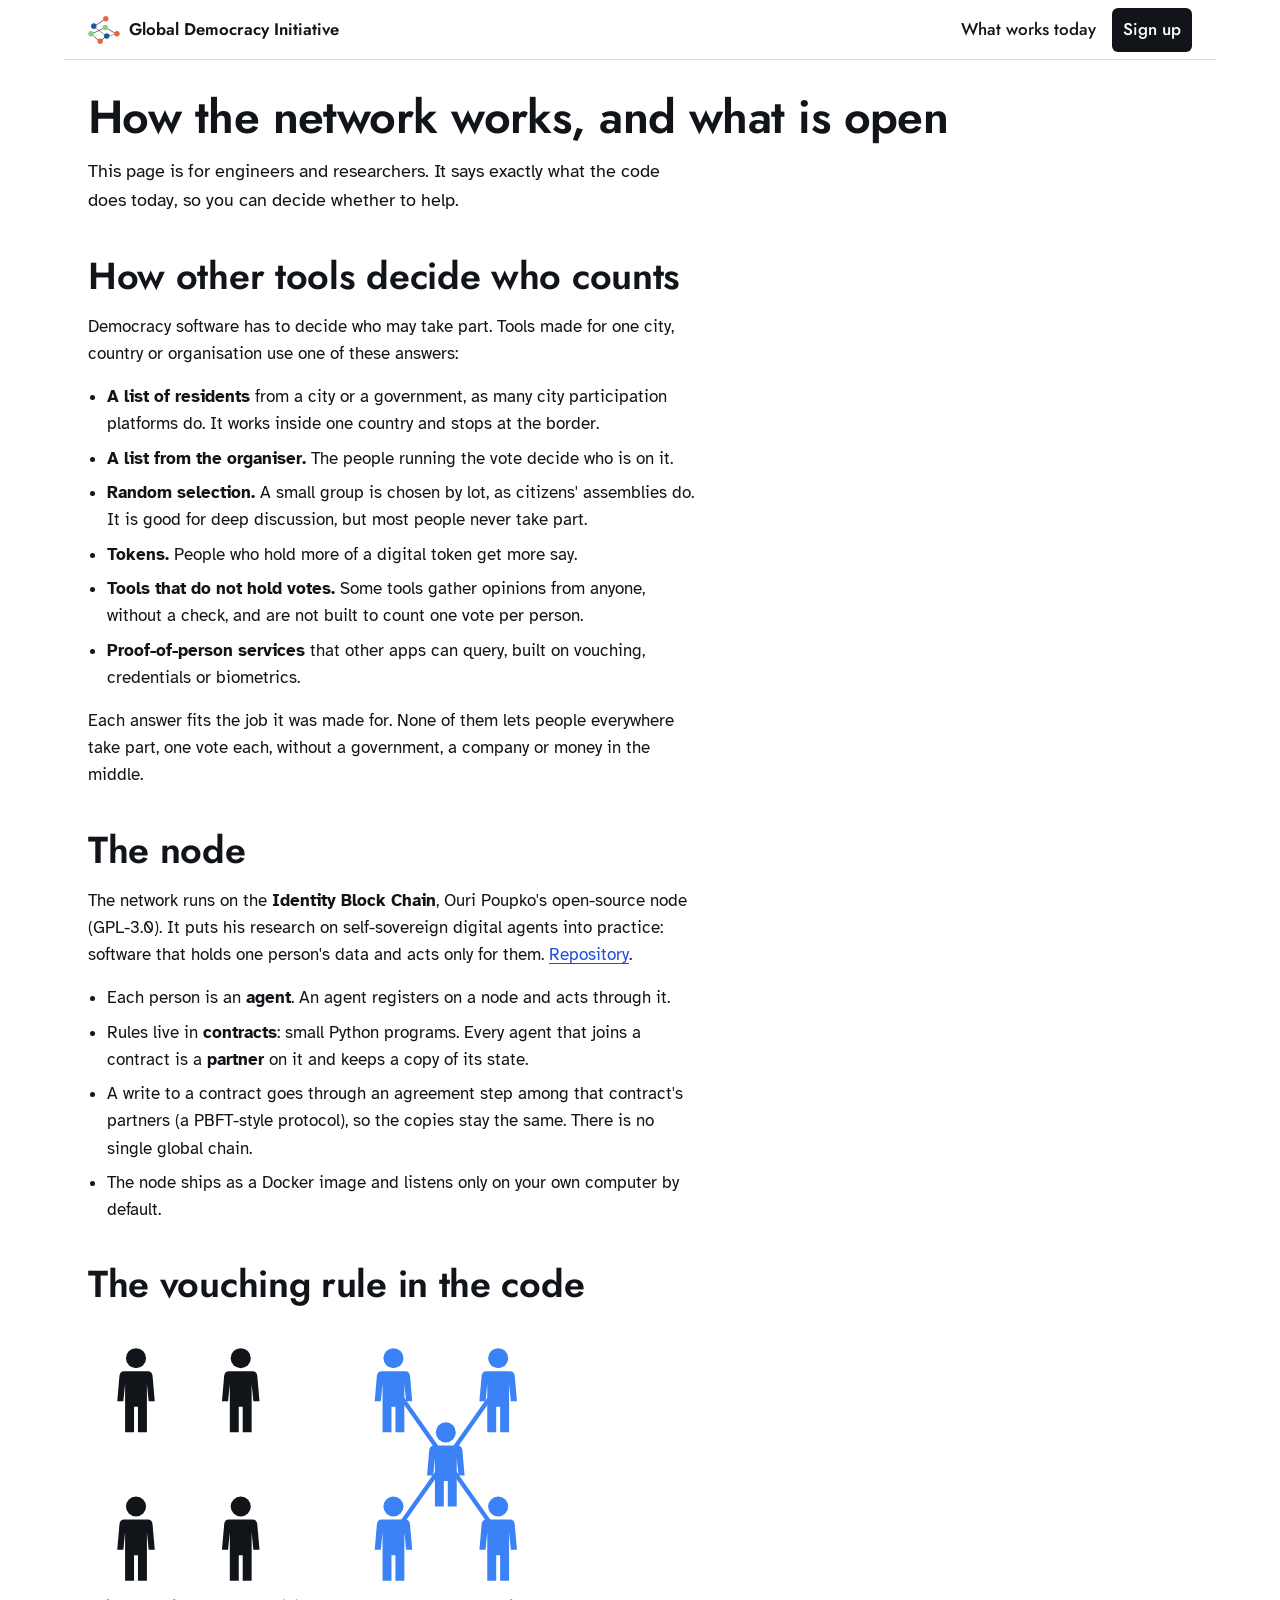
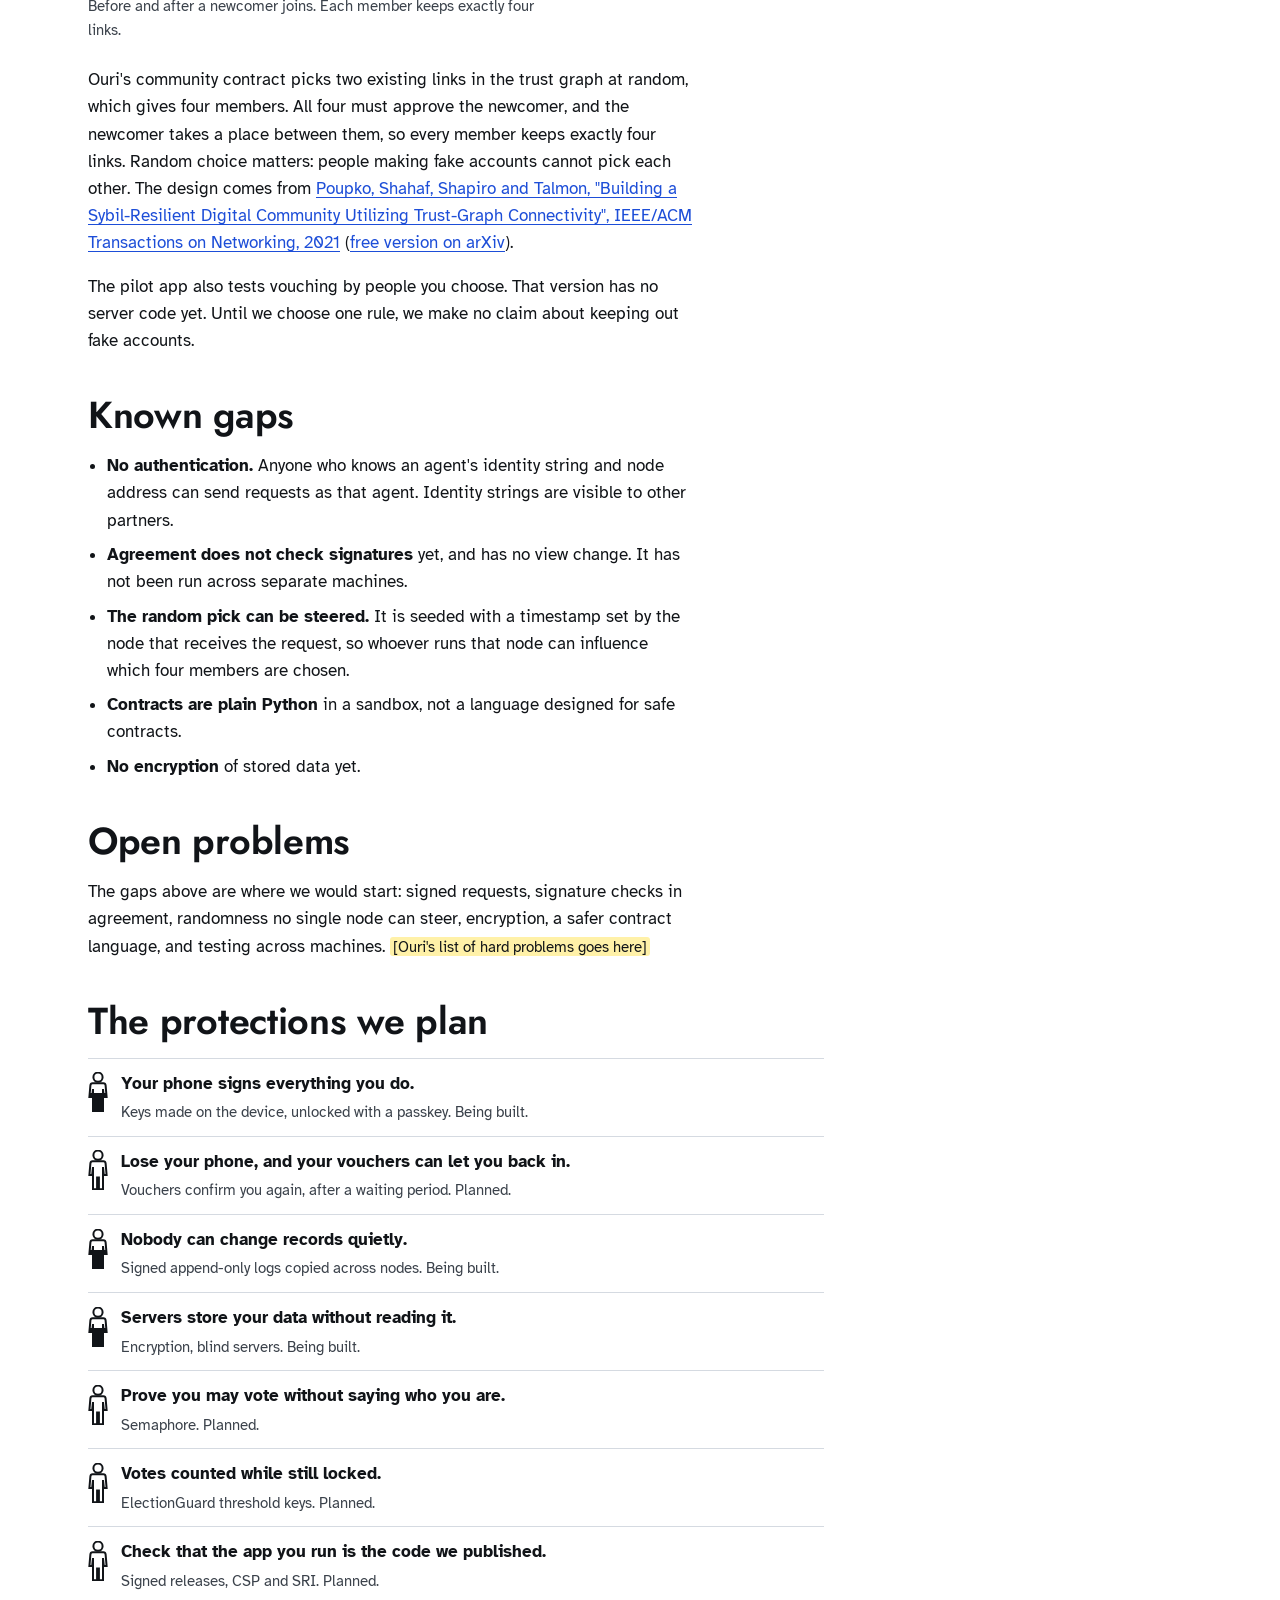
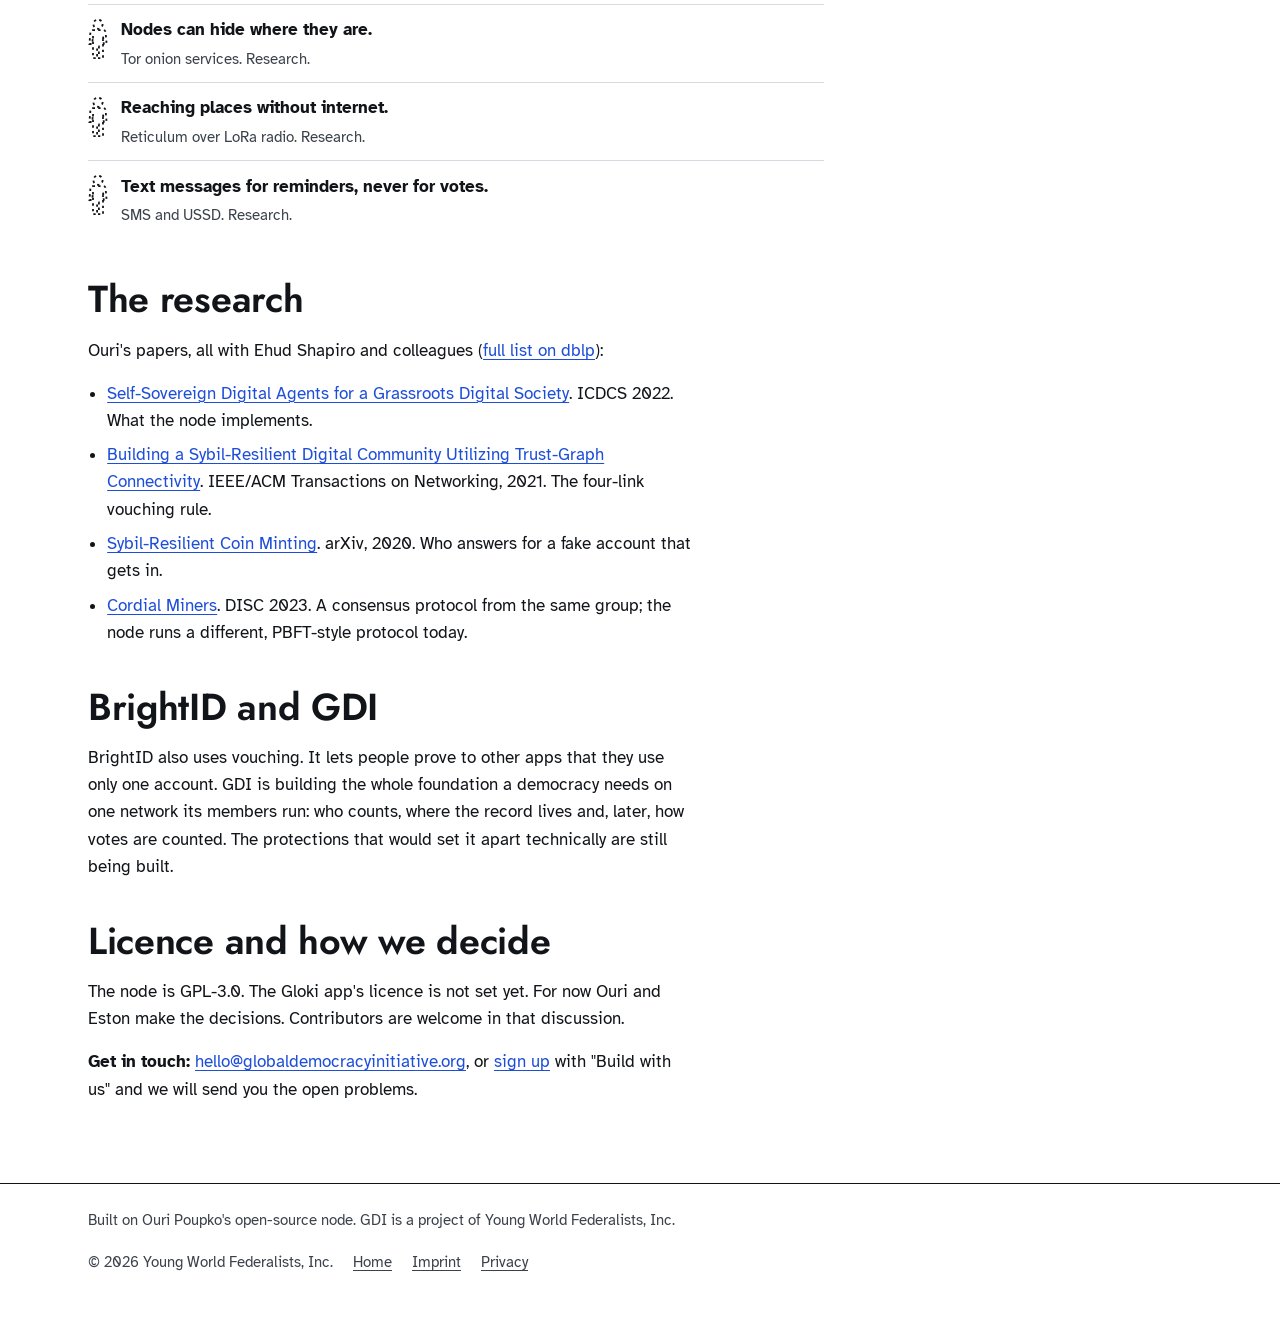
==== build.html @ f88423fd "fix: finish-review batch on the Isotype page Hero: vouchers back at the four corners with the middle" ====
<!doctype html>
<html lang="en">
<head>
  <meta charset="utf-8">
  <meta name="viewport" content="width=device-width, initial-scale=1">
  <title>For builders · Global Democracy Initiative</title>
  <meta name="description" content="How the Global Democracy Initiative's network works today, its known gaps, the open problems, and the research behind it.">
  <meta name="theme-color" content="#ffffff">
  <link rel="icon" href="assets/gdi-mark.svg" type="image/svg+xml">
  <link rel="preload" href="assets/fonts/Jost-600.woff2" as="font" type="font/woff2" crossorigin>
  <link rel="preload" href="assets/fonts/AtkinsonHyperlegible-400.woff2" as="font" type="font/woff2" crossorigin>
  <link rel="stylesheet" href="style.css">
</head>
<body>
  <svg width="0" height="0" style="position:absolute" aria-hidden="true" focusable="false">
    <defs>
      <symbol id="person" viewBox="0 0 20 40">
        <circle cx="10" cy="5.2" r="4.6"/>
        <path d="M4.6 11.2H15.4Q17.4 11.2 17.6 13.4L18.6 25H15.8L15 17V39.2H10.9V27.5H9.1V39.2H5V17L4.2 25H1.4L2.4 13.4Q2.6 11.2 4.6 11.2Z"/>
      </symbol>
      <clipPath id="lower-half"><rect x="0" y="21" width="20" height="20"/></clipPath>
    </defs>
  </svg>

  <a class="skip" href="#main">Skip to content</a>

  <header class="wrap top">
    <a class="brand" href="./" aria-label="Global Democracy Initiative, home">
      <img src="assets/gdi-mark.svg" alt="" width="32" height="32">
      <span class="long">Global Democracy Initiative</span><span class="short">GDI</span>
    </a>
    <nav class="nav" aria-label="Site">
      <a class="optional" href="./#works">What works today</a>
      <a class="nav--join" href="./#join">Sign up</a>
    </nav>
  </header>

  <main id="main" tabindex="-1" class="wrap doc">
    <h1>How the network works, and what is open</h1>
    <p class="lead">This page is for engineers and researchers. It says exactly what the code does today, so you can decide whether to help.</p>

    <h2 id="who-counts">How other tools decide who counts</h2>
    <p>Democracy software has to decide who may take part. Tools made for one city, country or organisation use one of these answers:</p>
    <ul>
      <li><strong>A list of residents</strong> from a city or a government, as many city participation platforms do. It works inside one country and stops at the border.</li>
      <li><strong>A list from the organiser.</strong> The people running the vote decide who is on it.</li>
      <li><strong>Random selection.</strong> A small group is chosen by lot, as citizens' assemblies do. It is good for deep discussion, but most people never take part.</li>
      <li><strong>Tokens.</strong> People who hold more of a digital token get more say.</li>
      <li><strong>Tools that do not hold votes.</strong> Some tools gather opinions from anyone, without a check, and are not built to count one vote per person.</li>
      <li><strong>Proof-of-person services</strong> that other apps can query, built on vouching, credentials or biometrics.</li>
    </ul>
    <p>Each answer fits the job it was made for. None of them lets people everywhere take part, one vote each, without a government, a company or money in the middle.</p>

    <h2 id="node">The node</h2>
    <p>The network runs on the <strong>Identity Block Chain</strong>, Ouri Poupko's open-source node (GPL-3.0). It puts his research on self-sovereign digital agents into practice: software that holds one person's data and acts only for them. <a href="https://github.com/ouripoupko/ibc">Repository</a>.</p>
    <ul>
      <li>Each person is an <strong>agent</strong>. An agent registers on a node and acts through it.</li>
      <li>Rules live in <strong>contracts</strong>: small Python programs. Every agent that joins a contract is a <strong>partner</strong> on it and keeps a copy of its state.</li>
      <li>A write to a contract goes through an agreement step among that contract's partners (a PBFT-style protocol), so the copies stay the same. There is no single global chain.</li>
      <li>The node ships as a Docker image and listens only on your own computer by default.</li>
    </ul>

    <h2 id="vouching">The vouching rule in the code</h2>
    <figure class="diagram">
      <svg viewBox="0 0 220 120" role="img" aria-labelledby="rule-t">
        <title id="rule-t">Before: members A and B are linked, and C and D are linked. After: the newcomer sits between all four, and both old links are gone.</title>
        <g aria-hidden="true">
          <line x1="22" y1="28" x2="70" y2="28" class="link-old"/>
          <line x1="22" y1="96" x2="70" y2="96" class="link-old"/>
          <use href="#person" class="p-ink" x="12" y="10" width="20" height="40"/>
          <use href="#person" class="p-ink" x="60" y="10" width="20" height="40"/>
          <use href="#person" class="p-ink" x="12" y="78" width="20" height="40"/>
          <use href="#person" class="p-ink" x="60" y="78" width="20" height="40"/>
          <line x1="140" y1="28" x2="164" y2="62" class="link-new"/>
          <line x1="188" y1="28" x2="164" y2="62" class="link-new"/>
          <line x1="140" y1="96" x2="164" y2="62" class="link-new"/>
          <line x1="188" y1="96" x2="164" y2="62" class="link-new"/>
          <use href="#person" class="p-blue" x="130" y="10" width="20" height="40"/>
          <use href="#person" class="p-blue" x="178" y="10" width="20" height="40"/>
          <use href="#person" class="p-blue" x="130" y="78" width="20" height="40"/>
          <use href="#person" class="p-blue" x="178" y="78" width="20" height="40"/>
          <use href="#person" class="p-blue" x="154" y="44" width="20" height="40"/>
        </g>
      </svg>
      <figcaption>Before and after a newcomer joins. Each member keeps exactly four links.</figcaption>
    </figure>
    <p>Ouri's community contract picks two existing links in the trust graph at random, which gives four members. All four must approve the newcomer, and the newcomer takes a place between them, so every member keeps exactly four links. Random choice matters: people making fake accounts cannot pick each other. The design comes from <a href="https://ieeexplore.ieee.org/document/9446607">Poupko, Shahaf, Shapiro and Talmon, "Building a Sybil-Resilient Digital Community Utilizing Trust-Graph Connectivity", IEEE/ACM Transactions on Networking, 2021</a> (<a href="https://arxiv.org/abs/1901.00752">free version on arXiv</a>).</p>
    <p>The pilot app also tests vouching by people you choose. That version has no server code yet. Until we choose one rule, we make no claim about keeping out fake accounts.</p>

    <h2 id="gaps">Known gaps</h2>
    <ul>
      <li><strong>No authentication.</strong> Anyone who knows an agent's identity string and node address can send requests as that agent. Identity strings are visible to other partners.</li>
      <li><strong>Agreement does not check signatures</strong> yet, and has no view change. It has not been run across separate machines.</li>
      <li><strong>The random pick can be steered.</strong> It is seeded with a timestamp set by the node that receives the request, so whoever runs that node can influence which four members are chosen.</li>
      <li><strong>Contracts are plain Python</strong> in a sandbox, not a language designed for safe contracts.</li>
      <li><strong>No encryption</strong> of stored data yet.</li>
    </ul>

    <h2 id="open">Open problems</h2>
    <p>The gaps above are where we would start: signed requests, signature checks in agreement, randomness no single node can steer, encryption, a safer contract language, and testing across machines. <mark class="todo">[Ouri's list of hard problems goes here]</mark></p>

    <h2 id="plan">The protections we plan</h2>
    <ul class="plan">
      <li><svg class="glyph g-half" viewBox="0 0 20 40" aria-hidden="true"><use class="o" href="#person"/><g clip-path="url(#lower-half)"><use class="f" href="#person"/></g></svg><strong>Your phone signs everything you do.</strong><span class="how">Keys made on the device, unlocked with a passkey. Being built.</span></li>
      <li><svg class="glyph g-out" viewBox="0 0 20 40" aria-hidden="true"><use href="#person"/></svg><strong>Lose your phone, and your vouchers can let you back in.</strong><span class="how">Vouchers confirm you again, after a waiting period. Planned.</span></li>
      <li><svg class="glyph g-half" viewBox="0 0 20 40" aria-hidden="true"><use class="o" href="#person"/><g clip-path="url(#lower-half)"><use class="f" href="#person"/></g></svg><strong>Nobody can change records quietly.</strong><span class="how">Signed append-only logs copied across nodes. Being built.</span></li>
      <li><svg class="glyph g-half" viewBox="0 0 20 40" aria-hidden="true"><use class="o" href="#person"/><g clip-path="url(#lower-half)"><use class="f" href="#person"/></g></svg><strong>Servers store your data without reading it.</strong><span class="how">Encryption, blind servers. Being built.</span></li>
      <li><svg class="glyph g-out" viewBox="0 0 20 40" aria-hidden="true"><use href="#person"/></svg><strong>Prove you may vote without saying who you are.</strong><span class="how">Semaphore. Planned.</span></li>
      <li><svg class="glyph g-out" viewBox="0 0 20 40" aria-hidden="true"><use href="#person"/></svg><strong>Votes counted while still locked.</strong><span class="how">ElectionGuard threshold keys. Planned.</span></li>
      <li><svg class="glyph g-out" viewBox="0 0 20 40" aria-hidden="true"><use href="#person"/></svg><strong>Check that the app you run is the code we published.</strong><span class="how">Signed releases, CSP and SRI. Planned.</span></li>
      <li><svg class="glyph g-dot" viewBox="0 0 20 40" aria-hidden="true"><use href="#person"/></svg><strong>Nodes can hide where they are.</strong><span class="how">Tor onion services. Research.</span></li>
      <li><svg class="glyph g-dot" viewBox="0 0 20 40" aria-hidden="true"><use href="#person"/></svg><strong>Reaching places without internet.</strong><span class="how">Reticulum over LoRa radio. Research.</span></li>
      <li><svg class="glyph g-dot" viewBox="0 0 20 40" aria-hidden="true"><use href="#person"/></svg><strong>Text messages for reminders, never for votes.</strong><span class="how">SMS and USSD. Research.</span></li>
    </ul>

    <h2 id="research">The research</h2>
    <p>Ouri's papers, all with Ehud Shapiro and colleagues (<a href="https://dblp.org/pid/234/6110.html">full list on dblp</a>):</p>
    <ul>
      <li><a href="https://ieeexplore.ieee.org/document/9912178">Self-Sovereign Digital Agents for a Grassroots Digital Society</a>. ICDCS 2022. What the node implements.</li>
      <li><a href="https://arxiv.org/abs/1901.00752">Building a Sybil-Resilient Digital Community Utilizing Trust-Graph Connectivity</a>. IEEE/ACM Transactions on Networking, 2021. The four-link vouching rule.</li>
      <li><a href="https://arxiv.org/abs/2007.15536">Sybil-Resilient Coin Minting</a>. arXiv, 2020. Who answers for a fake account that gets in.</li>
      <li><a href="https://arxiv.org/abs/2205.09174">Cordial Miners</a>. DISC 2023. A consensus protocol from the same group; the node runs a different, PBFT-style protocol today.</li>
    </ul>

    <h2 id="brightid">BrightID and GDI</h2>
    <p>BrightID also uses vouching. It lets people prove to other apps that they use only one account. GDI is building the whole foundation a democracy needs on one network its members run: who counts, where the record lives and, later, how votes are counted. The protections that would set it apart technically are still being built.</p>

    <h2 id="licence">Licence and how we decide</h2>
    <p>The node is GPL-3.0. The Gloki app's licence is not set yet. For now Ouri and Eston make the decisions. Contributors are welcome in that discussion.</p>
    <p><strong>Get in touch:</strong> <a href="mailto:hello@globaldemocracyinitiative.org">hello@globaldemocracyinitiative.org</a>, or <a href="./#join">sign up</a> with "Build with us" and we will send you the open problems.</p>
  </main>

  <footer class="foot">
    <div class="wrap">
      <p>Built on Ouri Poupko's open-source node. GDI is a project of Young World Federalists, Inc.</p>
      <div class="foot-row"><span>© 2026 Young World Federalists, Inc.</span><span class="foot-links"><a href="./">Home</a> <a href="imprint.html">Imprint</a> <a href="privacy.html">Privacy</a></span></div>
    </div>
  </footer>
</body>
</html>
---- style.css ----
/* Global Democracy Initiative — "One figure, one person".
   Isotype world: white ground, ink pictograms, brand blue for people vouched in,
   vermilion for "not yet". Jost for headings, Atkinson Hyperlegible for reading. */

@font-face { font-family: "Jost"; src: url("assets/fonts/Jost-500.woff2") format("woff2"); font-weight: 500; font-display: swap; }
@font-face { font-family: "Jost"; src: url("assets/fonts/Jost-600.woff2") format("woff2"); font-weight: 600; font-display: swap; }
@font-face { font-family: "Atkinson Hyperlegible"; src: url("assets/fonts/AtkinsonHyperlegible-400.woff2") format("woff2"); font-weight: 400; font-display: swap; }
@font-face { font-family: "Atkinson Hyperlegible"; src: url("assets/fonts/AtkinsonHyperlegible-700.woff2") format("woff2"); font-weight: 700; font-display: swap; }

:root {
  --paper: #ffffff;
  --field: #f1f5fb;          /* the chart-sheet field behind the status board */
  --ink: #111418;
  --ink-soft: #3b424b;
  --rule: #d5dae1;
  --blue: #3b82f6;           /* figures and graphics only (3.7:1 on white) */
  --blue-text: #1d4ed8;      /* links and blue words (6.7:1) */
  --verm: #e0412b;           /* "not yet": graphics */
  --verm-text: #b42318;      /* "not yet": words */
  --todo: #fff1a8;

  --display: "Jost", "Futura", "Century Gothic", "Trebuchet MS", sans-serif;
  --text: "Atkinson Hyperlegible", "Segoe UI", "Helvetica Neue", Arial, sans-serif;

  --gutter: 1rem;
  --measure: 38rem;
  --section: clamp(3rem, 2rem + 4vw, 5rem);
  --radius: 6px;
  --ease: cubic-bezier(.16, 1, .3, 1);

  color-scheme: light;
  accent-color: var(--blue-text);
  caret-color: var(--blue-text);
}

*, *::before, *::after { box-sizing: border-box; }
html { -webkit-text-size-adjust: 100%; text-size-adjust: 100%; scroll-behavior: smooth; }
@media (prefers-reduced-motion: reduce) { html { scroll-behavior: auto; } }

body {
  margin: 0;
  background: var(--paper);
  color: var(--ink);
  font: 400 1.0625rem/1.6 var(--text);
  font-kerning: normal;
}
::selection { background: var(--blue-text); color: #fff; }

img, svg { display: block; max-width: 100%; }
a { color: var(--blue-text); text-decoration-thickness: 1px; text-underline-offset: .18em; }
a:hover { text-decoration-thickness: 2px; }
:focus-visible { outline: 3px solid var(--blue-text); outline-offset: 3px; border-radius: 2px; }
p, ul, ol, dl { margin: 0 0 1rem; }
strong { font-weight: 700; }

h1, h2, h3 { font-family: var(--display); font-weight: 600; color: var(--ink); margin: 0; text-wrap: balance; }
h1 { font-size: clamp(2rem, 1.25rem + 3.4vw, 3.75rem); line-height: 1.06; letter-spacing: -0.012em; }
h2 { font-size: clamp(1.55rem, 1.15rem + 1.7vw, 2.35rem); line-height: 1.12; letter-spacing: -0.008em; margin-bottom: 1rem; }
h3 { font-size: 1.2rem; font-weight: 500; line-height: 1.25; margin-bottom: .4rem; }

.wrap { width: 100%; max-width: 72rem; margin-inline: auto; padding-inline: var(--gutter); }
@media (min-width: 40rem) { :root { --gutter: 1.5rem; } }

.skip { position: absolute; left: -999px; top: .5rem; z-index: 10; background: var(--ink); color: #fff; padding: .6rem 1rem; border-radius: var(--radius); }
.skip:focus { left: .5rem; }

/* ---- Header -------------------------------------------------------------- */
.top { display: flex; align-items: center; justify-content: space-between; gap: 1rem; min-height: 3.75rem; border-bottom: 1px solid var(--rule); }
.brand { display: inline-flex; align-items: center; gap: .55rem; color: var(--ink); text-decoration: none; font-family: var(--display); font-weight: 600; font-size: 1.05rem; min-height: 44px; }
.brand img { width: 32px; height: 32px; }
.brand .short { display: none; }
@media (max-width: 30rem) { .brand .long { display: none; } .brand .short { display: inline; } }
.nav { display: flex; align-items: center; gap: .25rem; }
.nav a { display: inline-flex; align-items: center; min-height: 44px; padding: 0 .7rem; color: var(--ink); text-decoration: none; font-family: var(--display); font-weight: 500; border-radius: var(--radius); }
.nav a:hover { background: var(--field); }
.nav .nav--join { background: var(--ink); color: #fff; }
.nav .nav--join:hover { background: #2a3038; }
.nav .short { display: none; }
@media (max-width: 30rem) { .nav .long { display: none; } .nav .short { display: inline; } }
.nav .optional { display: none; }
@media (min-width: 44rem) { .nav .optional { display: inline-flex; } }

/* ---- Hero ---------------------------------------------------------------- */
.hero { padding-block: .9rem 2.5rem; }
.hero-grid { display: grid; gap: .9rem; }
/* Phone order: h1, the figures, the form, then the promise, so Sign up fits the first screen. */
.hero-grid > h1 { order: 1; }
.crowd { order: 2; }
.signup { order: 3; }
.hero .promise { order: 4; font-size: 1.125rem; color: var(--ink-soft); max-width: var(--measure); margin: .5rem 0 0; }
.hero .honest { color: var(--ink-soft); max-width: var(--measure); margin: .5rem 0 0; }
.crowd { margin: 0; }
.crowd svg { width: 100%; height: auto; }
.crowd figcaption { font-family: var(--display); font-weight: 500; font-size: 1.05rem; line-height: 1.3; margin-top: .35rem; }
@media (min-width: 56rem) {
  .hero { padding-block: 3.5rem 4.5rem; }
  .hero-grid { grid-template-columns: minmax(0, 1.05fr) minmax(0, 1fr); grid-template-areas: "h1 crowd" "promise crowd" "form crowd"; column-gap: 3.5rem; row-gap: 1.25rem; align-items: start; }
  .hero-grid > h1 { grid-area: h1; }
  .hero .promise { grid-area: promise; margin: 0; }
  .crowd { grid-area: crowd; align-self: center; }
  .signup { grid-area: form; }
  .crowd figcaption { font-size: 1.3rem; }
}

/* The figures */
.p-ink { fill: var(--ink); }
.p-blue { fill: var(--blue); }
.link-old { stroke: var(--ink); stroke-width: 1.4; opacity: 0; } /* end state: the old links are gone */
.link-new { stroke: var(--blue); stroke-width: 2; stroke-linecap: round; }
.p-fake { fill: none; stroke: var(--verm); stroke-width: 1.3; }
.count { width: 100%; max-width: 30rem; height: auto; margin: -.25rem 0 1.25rem; }

@media (prefers-reduced-motion: no-preference) {
  .newcomer { animation: arrive .7s var(--ease) .25s both; }
  .newcomer .p-blue { animation: to-blue .3s ease-out 1.25s both; }
  .link-old { animation: unlink .35s ease-out .75s both; }
  .link-new { stroke-dasharray: 60; animation: draw .55s var(--ease) .85s both; }
  .voucher { animation: to-blue-fill .35s ease-out 1.15s both; }
}
@keyframes arrive { from { transform: translateY(-18px); opacity: 0; } to { transform: none; opacity: 1; } }
@keyframes unlink { from { opacity: 1; } to { opacity: 0; } }
@keyframes draw { from { stroke-dashoffset: 60; } to { stroke-dashoffset: 0; } }
@keyframes to-blue-fill { from { fill: var(--ink); } to { fill: var(--blue); } }
@keyframes to-blue { from { fill: var(--verm); } to { fill: var(--blue); } }

/* ---- Sign-up form -------------------------------------------------------- */
.signup { max-width: 34rem; }
.signup label.field { display: block; font-weight: 700; margin-bottom: .3rem; }
.signup input[type="email"] {
  width: 100%; min-height: 48px; padding: .6rem .8rem;
  font: inherit; color: var(--ink); background: var(--paper);
  border: 2px solid var(--ink); border-radius: var(--radius);
}
.signup input[type="email"]::placeholder { color: #5b636d; }
.signup fieldset { border: 0; padding: 0; margin: .8rem 0 0; }
.signup legend { font-weight: 700; padding: 0; margin-bottom: .35rem; }
.ways { display: flex; flex-wrap: wrap; gap: .4rem; }
.way { position: relative; display: inline-flex; align-items: center; gap: .45rem; min-height: 44px; padding: .35rem .8rem .35rem .6rem; border: 1px solid var(--rule); border-radius: 999px; cursor: pointer; background: var(--paper); }
.way input { position: absolute; opacity: 0; inset: 0; margin: 0; cursor: pointer; }
.way .dot { width: 14px; height: 28px; flex: none; }
.way .dot use { fill: none; stroke: var(--ink); stroke-width: 2; }
.way:has(input:checked) { border-color: var(--ink); background: var(--field); }
.way:has(input:checked) .dot use { fill: var(--blue); stroke: var(--blue); }
.way:has(input:focus-visible) { outline: 3px solid var(--blue-text); outline-offset: 2px; }
.send { display: flex; flex-wrap: wrap; align-items: center; gap: .5rem 1rem; margin-top: .9rem; }
.button {
  display: inline-flex; align-items: center; justify-content: center; min-height: 48px; padding: 0 1.4rem;
  font: 600 1.05rem/1 var(--display); color: #fff; background: var(--ink);
  border: 0; border-radius: var(--radius); cursor: pointer; text-decoration: none;
}
.button:hover { background: #2a3038; }
.fine { color: var(--ink-soft); font-size: .95rem; margin: 0; }
.jump { display: inline-block; margin-top: .75rem; font-weight: 700; }

/* ---- Sections ------------------------------------------------------------ */
.section { padding-block: var(--section); border-top: 1px solid var(--ink); } /* chart-sheet rules in ink */
.section > .wrap > :where(p, ul, ol) { max-width: var(--measure); }
.prose p { max-width: var(--measure); }
.lead { font-size: 1.125rem; }
mark.todo { background: var(--todo); color: var(--ink); padding: 0 .2em; border-radius: 3px; font-size: .9em; }

.cols { display: grid; gap: 2rem; }
@media (min-width: 56rem) { .cols { grid-template-columns: minmax(0, 1fr) minmax(0, 1fr); column-gap: 4rem; } }

/* Status board: the figure legend */
.board { background: var(--field); }
.board .updated { color: var(--ink-soft); margin-top: -.4rem; }
.legend { display: flex; flex-wrap: wrap; gap: .5rem 1.25rem; padding: 0; margin: 0 0 1.75rem; list-style: none; color: var(--ink-soft); font-size: .95rem; }
.legend li { display: inline-flex; align-items: center; gap: .4rem; }
.groups { display: grid; gap: 1.25rem 3rem; }
@media (min-width: 56rem) { .groups { grid-template-columns: minmax(0, 1fr) minmax(0, 1fr); } }
.group h3 { display: flex; align-items: center; gap: .55rem; font-size: 1.15rem; margin-bottom: .35rem; }
.group ul { list-style: none; padding: 0; margin: 0; }
.group li { padding: .5rem 0; border-top: 1px solid var(--rule); }
.group li:first-child { border-top: 0; }
.group li strong { display: block; }
.glyph { width: 20px; height: 40px; flex: none; }
.glyph.g-solid use { fill: var(--ink); }
.glyph.g-out use, .glyph.g-half use.o { fill: none; stroke: var(--ink); stroke-width: 2; }
.glyph.g-half use.f { fill: var(--ink); }
.glyph.g-dot use { fill: none; stroke: var(--ink); stroke-width: 1.8; stroke-dasharray: 2.4 3.2; }
.notyet { color: var(--verm-text); font-weight: 700; }
.rule-box { margin-top: 2.25rem; padding: 1.25rem 1.25rem 1rem; background: var(--paper); border: 2px solid var(--ink); border-radius: var(--radius); max-width: 44rem; }
.rule-box h3 { font-size: 1.25rem; }

/* People */
.people { display: grid; gap: 1.5rem; padding: 0; list-style: none; margin: 0 0 1.5rem; }
@media (min-width: 40rem) { .people { grid-template-columns: repeat(2, minmax(0, 1fr)); } }
.person { display: grid; grid-template-columns: 28px 1fr; gap: .9rem; align-items: start; }
.person svg { width: 28px; height: 56px; }
.person svg use { fill: var(--blue); }
.person h3 { margin-bottom: .2rem; }
.person p { margin: 0; }

/* Pilot */
.facts { list-style: none; padding: 0; margin: 0 0 1.5rem; max-width: var(--measure); }
.facts li { padding: .6rem 0; border-top: 1px solid var(--rule); }
.facts li:last-child { border-bottom: 1px solid var(--rule); }
.warn { max-width: var(--measure); padding: 1rem 1.1rem; border-left: 1px solid var(--verm); background: #fff5f3; }
.warn strong { color: var(--verm-text); }

/* History */
details.history { max-width: 44rem; }
details.history summary { cursor: pointer; font-family: var(--display); font-weight: 600; font-size: clamp(1.3rem, 1.05rem + 1vw, 1.7rem); min-height: 44px; display: flex; align-items: center; gap: .6rem; list-style: none; }
details.history summary::-webkit-details-marker { display: none; }
details.history .toggle { width: 20px; height: 20px; margin-left: auto; flex: none; }
details.history .toggle path { stroke: var(--ink); stroke-width: 2; }
details.history[open] .toggle .v { display: none; }
details.history .inner { padding-top: 1rem; }

/* Ways to take part */
.section > .wrap > .waylist { max-width: none; }
.waylist { display: grid; gap: 1.5rem; padding: 0; margin: 0 0 2rem; list-style: none; }
@media (min-width: 56rem) { .waylist { grid-template-columns: repeat(3, minmax(0, 1fr)); gap: 2.5rem; } }
.waylist li { border-top: 2px solid var(--ink); padding-top: .9rem; }
.waylist p { margin-bottom: .75rem; }
.waylist .more { font-weight: 700; display: inline-flex; align-items: center; min-height: 44px; }

/* ---- Builder page and legal pages --------------------------------------- */
.doc { padding-block: 2rem 4rem; }
.doc h1 { font-size: clamp(1.9rem, 1.3rem + 2.4vw, 2.9rem); margin-bottom: 1rem; }
.doc h2 { margin-top: 2.5rem; }
.doc > :where(p, ul, ol, dl, address) { max-width: var(--measure); }
.doc ul { padding-left: 1.2rem; }
.doc li { margin-bottom: .45rem; }
.doc .updated { color: var(--ink-soft); }
.plan { list-style: none; padding: 0 !important; max-width: 46rem; }
.plan li { display: grid; grid-template-columns: 20px 1fr; gap: .2rem .8rem; padding: .7rem 0; border-top: 1px solid var(--rule); margin: 0; }
.plan .glyph { grid-row: span 2; margin-top: .15rem; }
.plan .how { color: var(--ink-soft); font-size: .95rem; }
.diagram { max-width: 30rem; margin: 1.25rem 0 1.5rem; }
.diagram figcaption { color: var(--ink-soft); font-size: .95rem; margin-top: .4rem; }

/* ---- Footer -------------------------------------------------------------- */
.foot { border-top: 1px solid var(--ink); padding-block: 1.5rem 2.5rem; color: var(--ink-soft); font-size: .95rem; }
.foot p { margin: 0 0 .5rem; max-width: var(--measure); }
.foot-row { display: flex; flex-wrap: wrap; align-items: center; gap: 0 1.25rem; }
.foot a { color: var(--ink-soft); min-height: 44px; display: inline-flex; align-items: center; }
.foot-links { display: inline-flex; flex-wrap: wrap; gap: 0 1.25rem; }
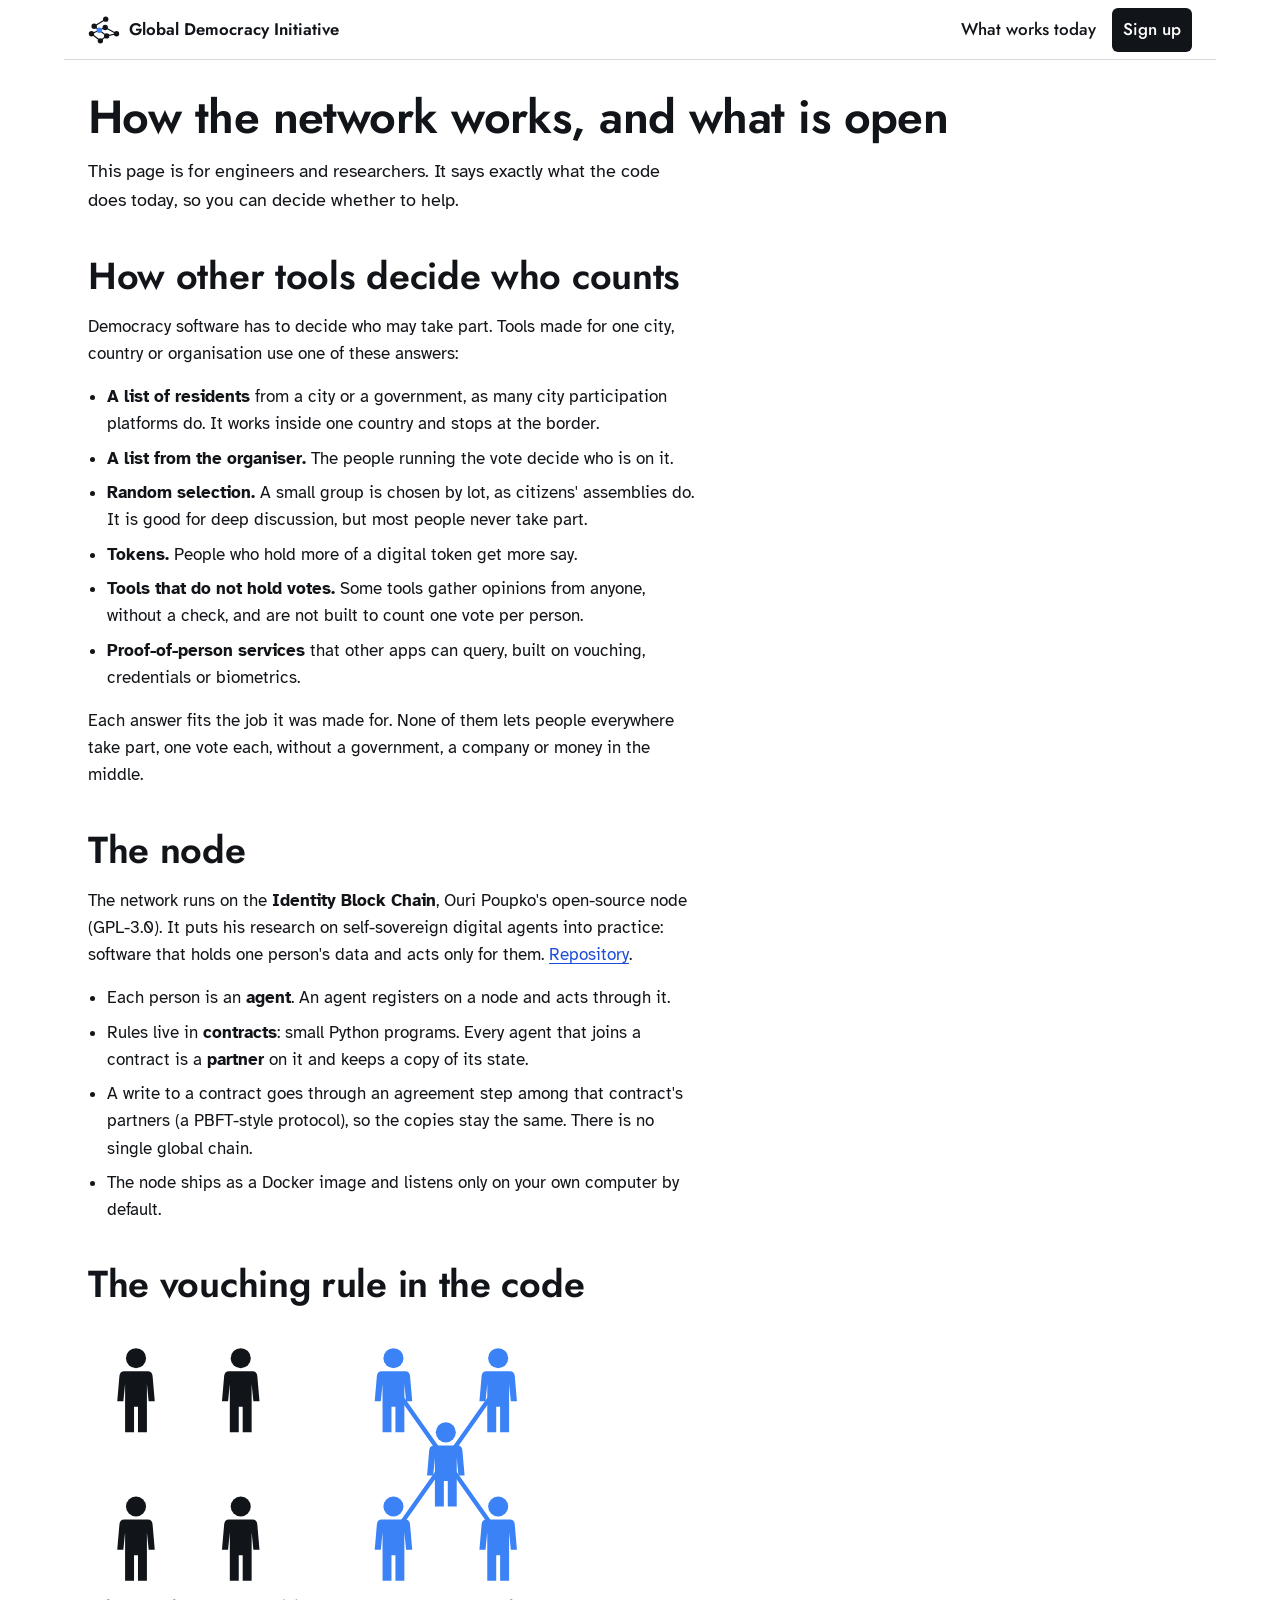
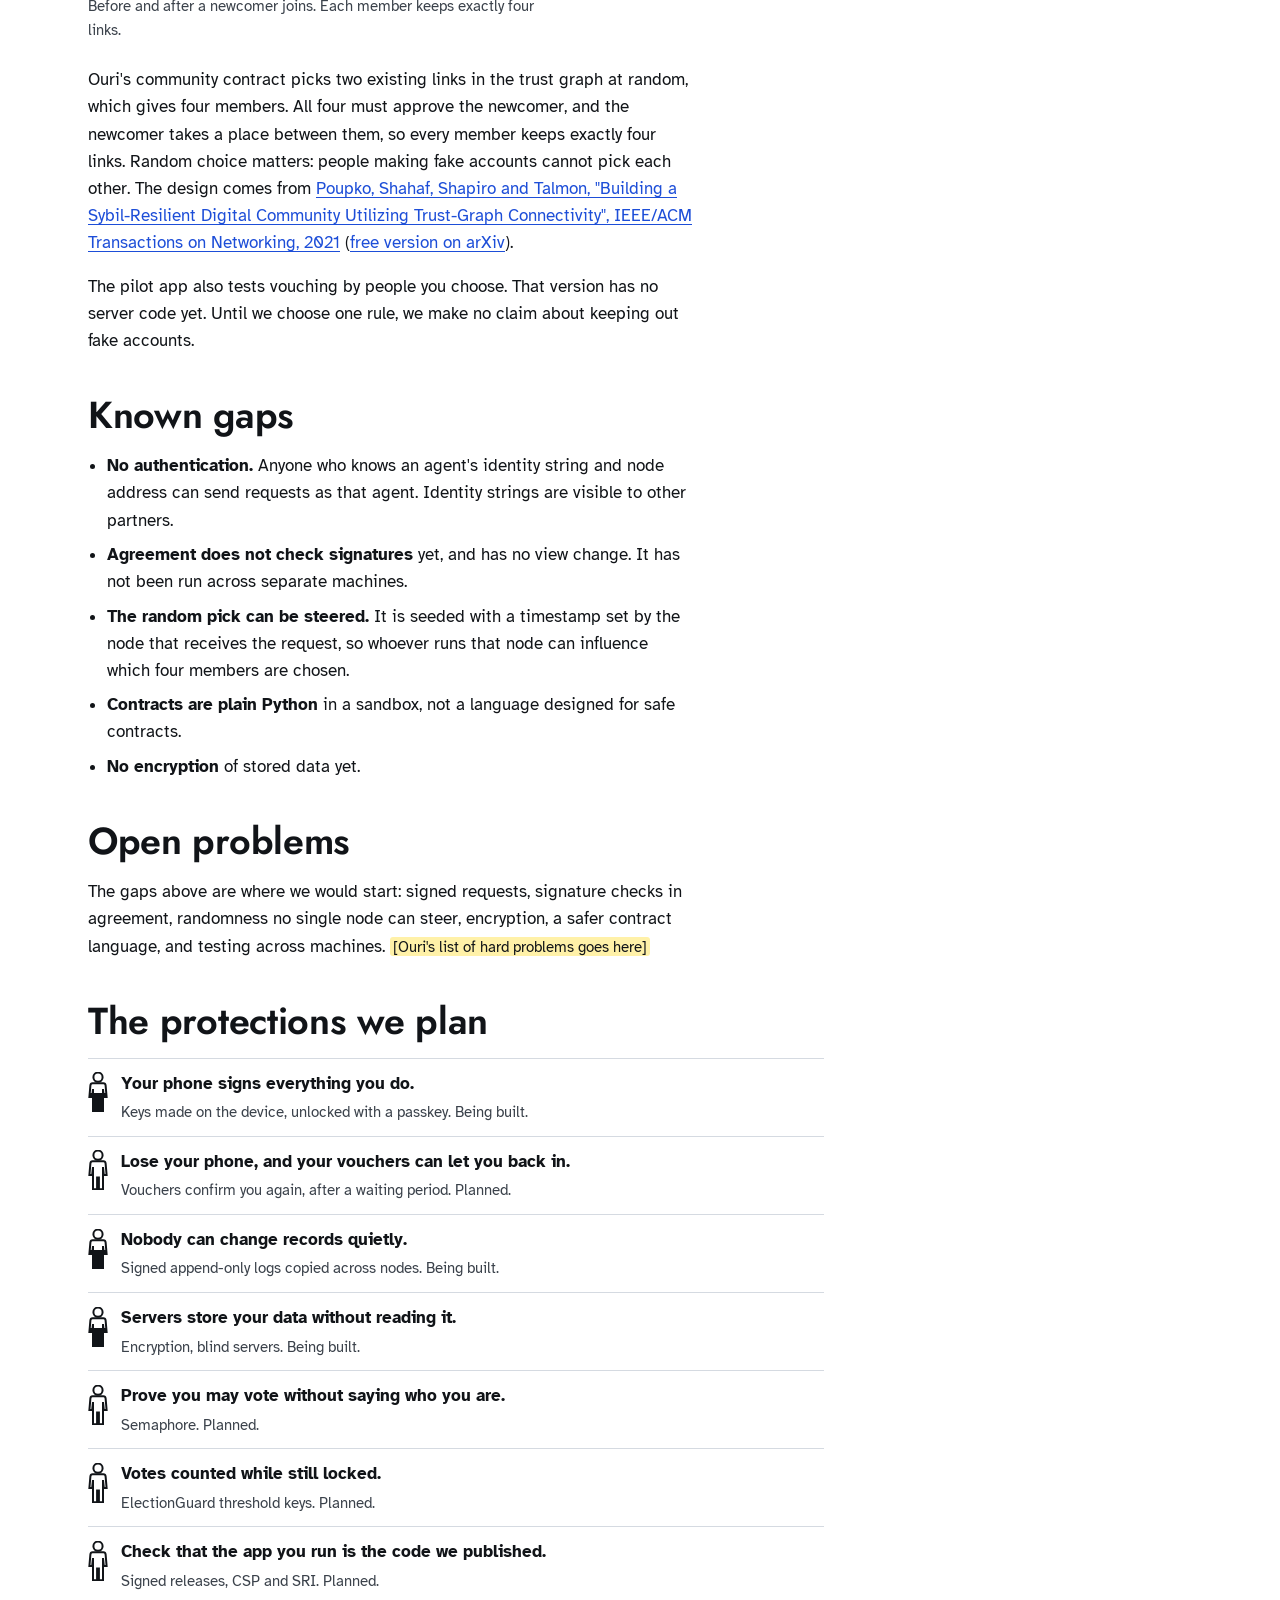
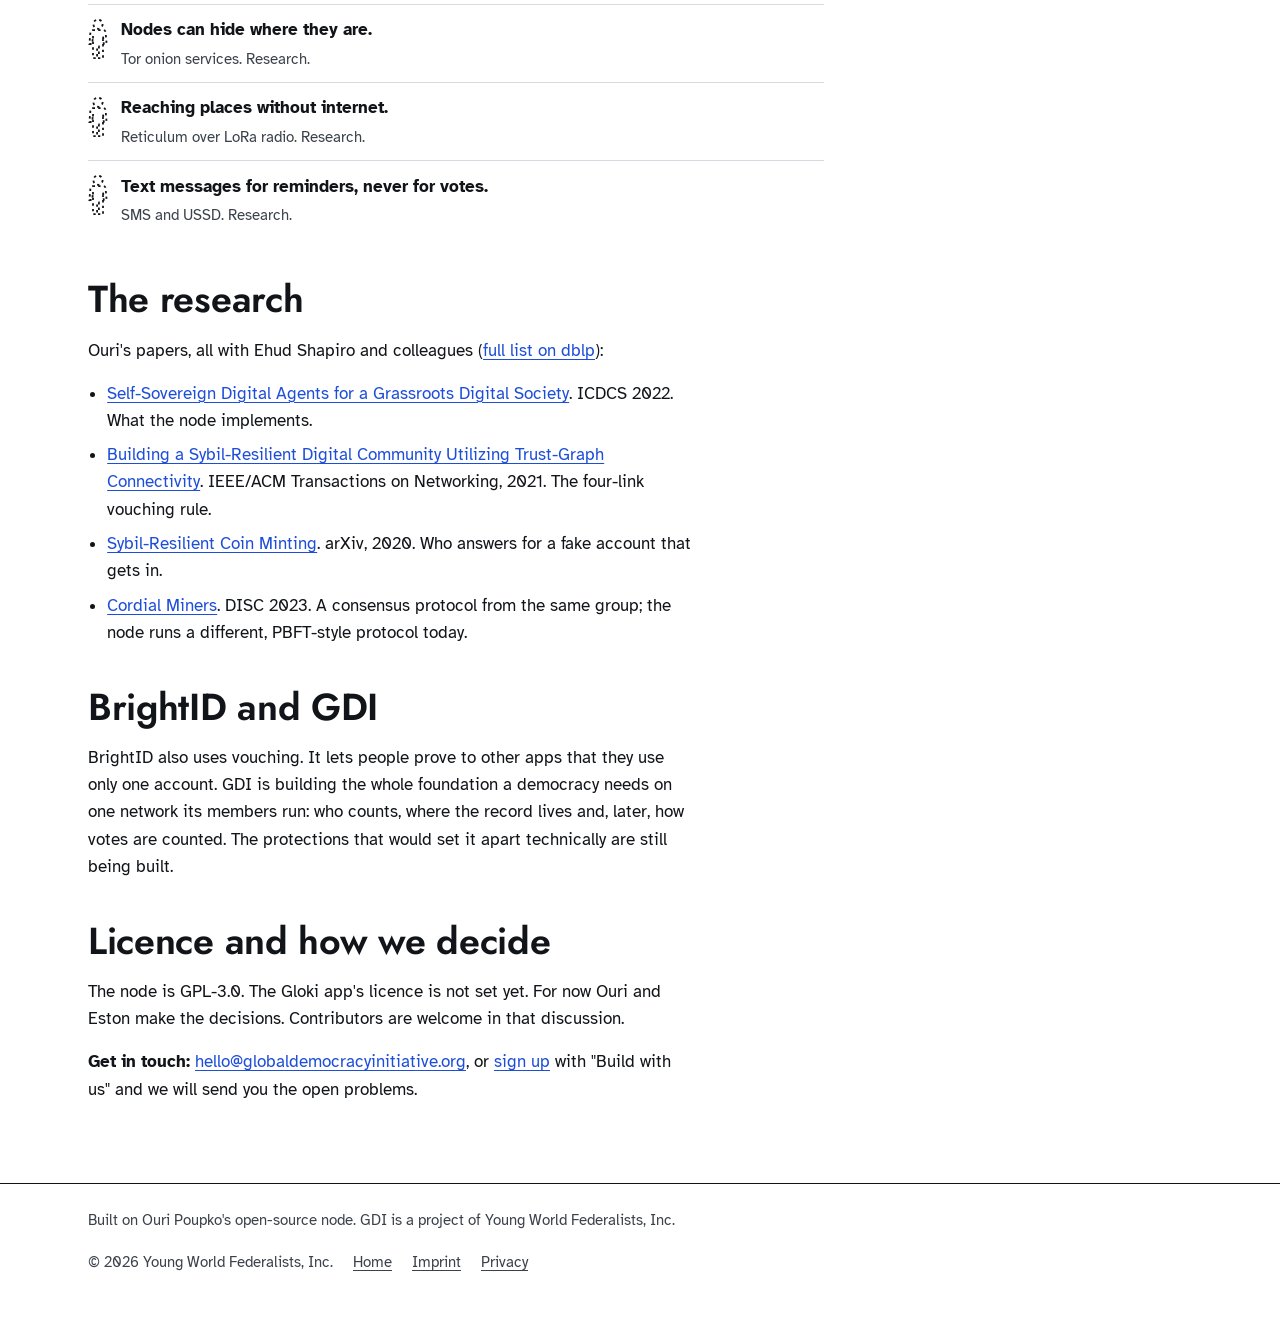
==== commit 0bd4b7df: "feat: the GDI mark joins the Isotype (route B), plus a share image Eston chose route B (docs/brand/2" ====
--- a/build.html
+++ b/build.html
@@ -6,7 +6,7 @@
   <title>For builders · Global Democracy Initiative</title>
   <meta name="description" content="How the Global Democracy Initiative's network works today, its known gaps, the open problems, and the research behind it.">
   <meta name="theme-color" content="#ffffff">
-  <link rel="icon" href="assets/gdi-mark.svg" type="image/svg+xml">
+  <link rel="icon" href="assets/gdi-icon-16.svg" type="image/svg+xml">
   <link rel="preload" href="assets/fonts/Jost-600.woff2" as="font" type="font/woff2" crossorigin>
   <link rel="preload" href="assets/fonts/AtkinsonHyperlegible-400.woff2" as="font" type="font/woff2" crossorigin>
   <link rel="stylesheet" href="style.css">
@@ -26,7 +26,7 @@
 
   <header class="wrap top">
     <a class="brand" href="./" aria-label="Global Democracy Initiative, home">
-      <img src="assets/gdi-mark.svg" alt="" width="32" height="32">
+      <img src="assets/gdi-icon-32.svg" alt="" width="32" height="32">
       <span class="long">Global Democracy Initiative</span><span class="short">GDI</span>
     </a>
     <nav class="nav" aria-label="Site">
--- a/style.css
+++ b/style.css
@@ -107,7 +107,7 @@
 .p-blue { fill: var(--blue); }
 .link-old { stroke: var(--ink); stroke-width: 1.4; opacity: 0; } /* end state: the old links are gone */
 .link-new { stroke: var(--blue); stroke-width: 2; stroke-linecap: round; }
-.p-fake { fill: none; stroke: var(--verm); stroke-width: 1.3; }
+.p-fake { fill: #7c848e; } /* copies: a form no status-board state uses */
 .count { width: 100%; max-width: 30rem; height: auto; margin: -.25rem 0 1.25rem; }
 
 @media (prefers-reduced-motion: no-preference) {
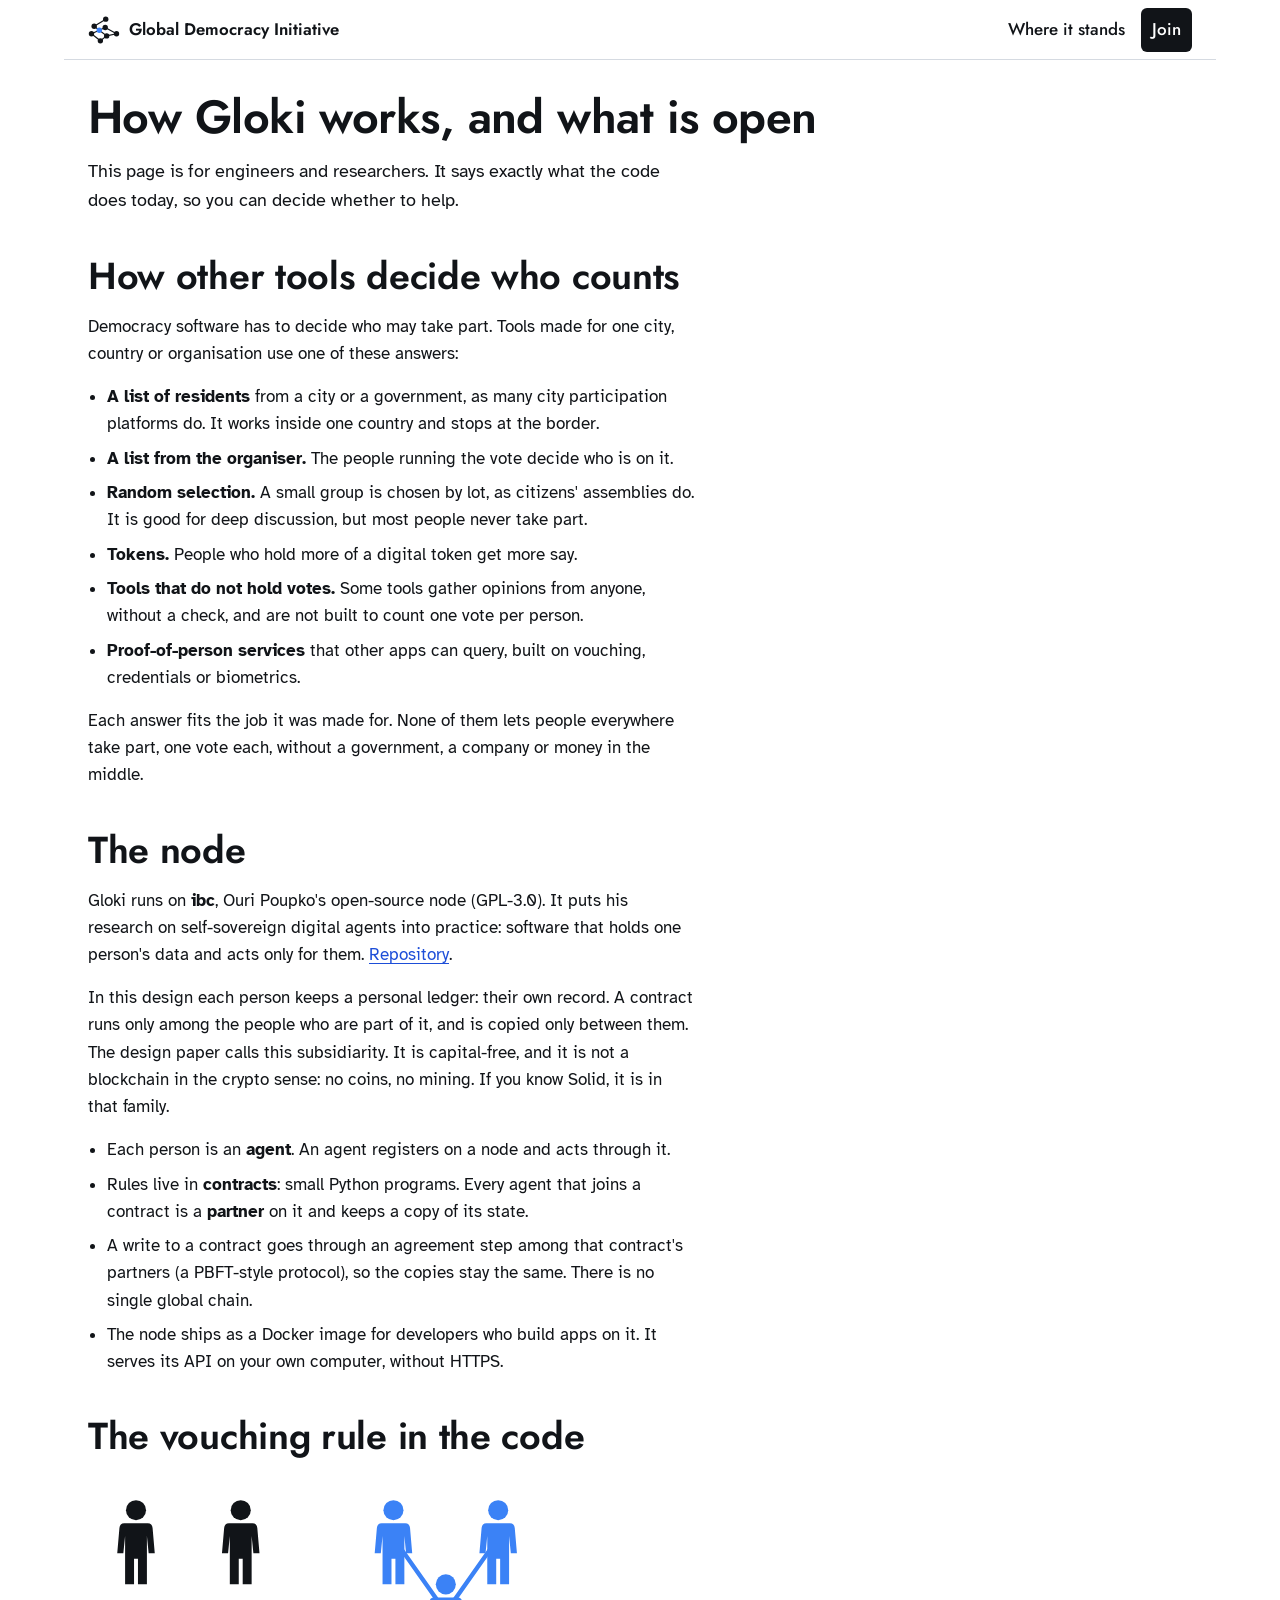
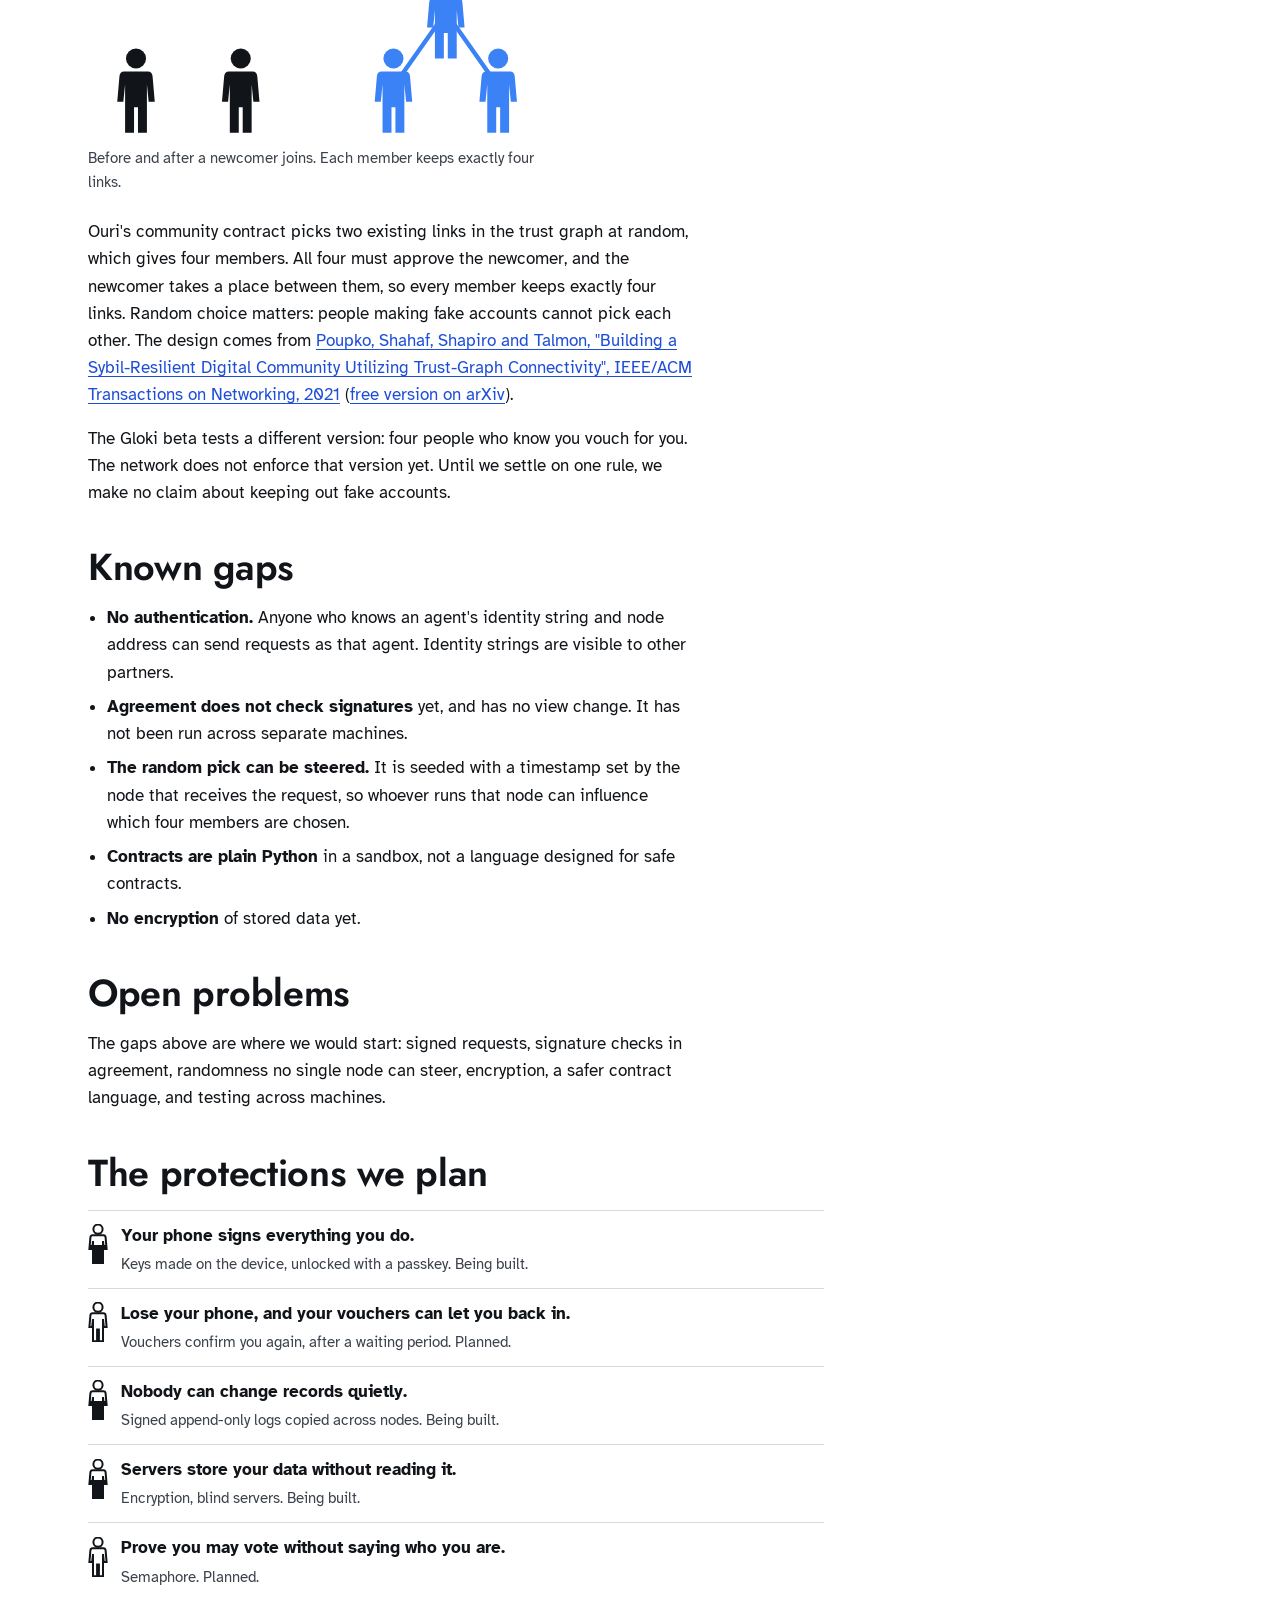
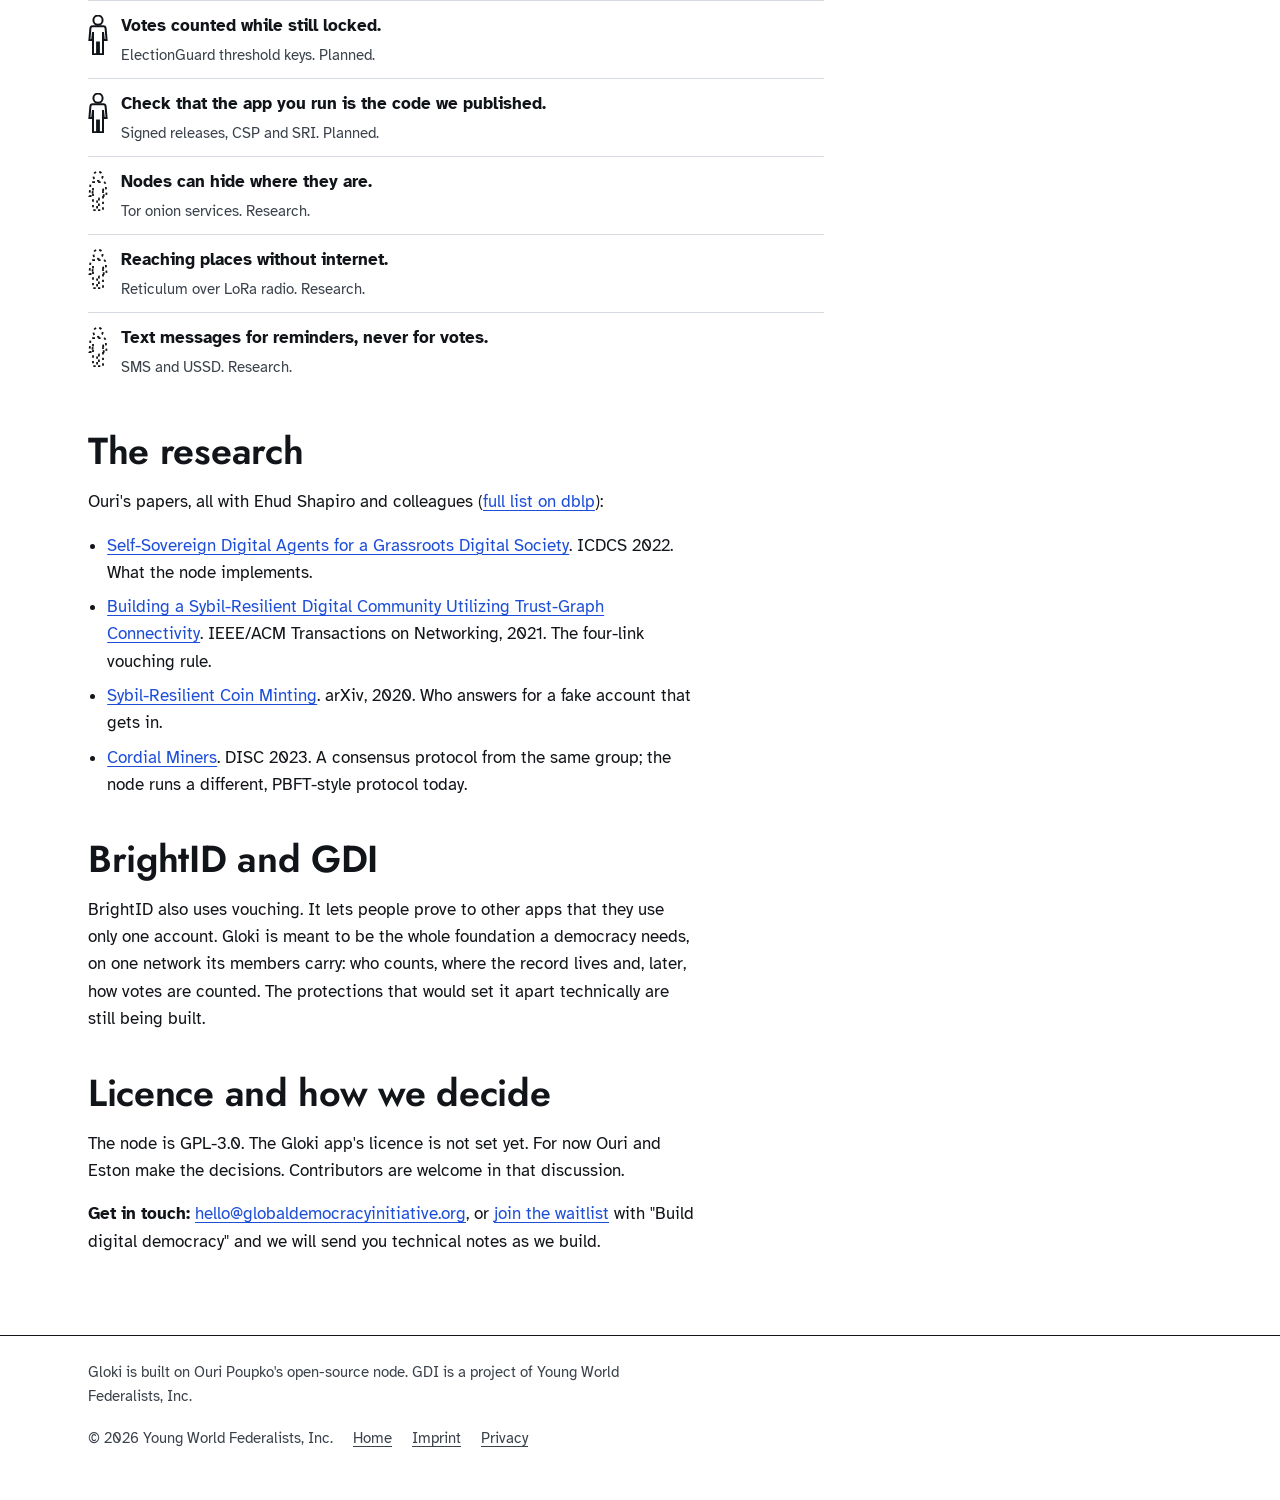
==== commit 20212db4: "feat: the Isotype page with the 27 Oct naming and checked copy, on top of the Brevo waitlist index.h" ====
--- a/build.html
+++ b/build.html
@@ -4,7 +4,7 @@
   <meta charset="utf-8">
   <meta name="viewport" content="width=device-width, initial-scale=1">
   <title>For builders · Global Democracy Initiative</title>
-  <meta name="description" content="How the Global Democracy Initiative's network works today, its known gaps, the open problems, and the research behind it.">
+  <meta name="description" content="How Gloki, the foundation the Global Democracy Initiative is building, works today: its node, its known gaps, the open problems, and the research behind it.">
   <meta name="theme-color" content="#ffffff">
   <link rel="icon" href="assets/gdi-icon-16.svg" type="image/svg+xml">
   <link rel="preload" href="assets/fonts/Jost-600.woff2" as="font" type="font/woff2" crossorigin>
@@ -30,13 +30,13 @@
       <span class="long">Global Democracy Initiative</span><span class="short">GDI</span>
     </a>
     <nav class="nav" aria-label="Site">
-      <a class="optional" href="./#works">What works today</a>
-      <a class="nav--join" href="./#join">Sign up</a>
+      <a class="optional" href="./#works">Where it stands</a>
+      <a class="nav--join" href="./#join">Join</a>
     </nav>
   </header>
 
   <main id="main" tabindex="-1" class="wrap doc">
-    <h1>How the network works, and what is open</h1>
+    <h1>How Gloki works, and what is open</h1>
     <p class="lead">This page is for engineers and researchers. It says exactly what the code does today, so you can decide whether to help.</p>
 
     <h2 id="who-counts">How other tools decide who counts</h2>
@@ -52,12 +52,13 @@
     <p>Each answer fits the job it was made for. None of them lets people everywhere take part, one vote each, without a government, a company or money in the middle.</p>
 
     <h2 id="node">The node</h2>
-    <p>The network runs on the <strong>Identity Block Chain</strong>, Ouri Poupko's open-source node (GPL-3.0). It puts his research on self-sovereign digital agents into practice: software that holds one person's data and acts only for them. <a href="https://github.com/ouripoupko/ibc">Repository</a>.</p>
+    <p>Gloki runs on <strong>ibc</strong>, Ouri Poupko's open-source node (GPL-3.0). It puts his research on self-sovereign digital agents into practice: software that holds one person's data and acts only for them. <a href="https://github.com/ouripoupko/ibc">Repository</a>.</p>
+    <p>In this design each person keeps a personal ledger: their own record. A contract runs only among the people who are part of it, and is copied only between them. The design paper calls this subsidiarity. It is capital-free, and it is not a blockchain in the crypto sense: no coins, no mining. If you know Solid, it is in that family.</p>
     <ul>
       <li>Each person is an <strong>agent</strong>. An agent registers on a node and acts through it.</li>
       <li>Rules live in <strong>contracts</strong>: small Python programs. Every agent that joins a contract is a <strong>partner</strong> on it and keeps a copy of its state.</li>
       <li>A write to a contract goes through an agreement step among that contract's partners (a PBFT-style protocol), so the copies stay the same. There is no single global chain.</li>
-      <li>The node ships as a Docker image and listens only on your own computer by default.</li>
+      <li>The node ships as a Docker image for developers who build apps on it. It serves its API on your own computer, without HTTPS.</li>
     </ul>
 
     <h2 id="vouching">The vouching rule in the code</h2>
@@ -85,7 +86,7 @@
       <figcaption>Before and after a newcomer joins. Each member keeps exactly four links.</figcaption>
     </figure>
     <p>Ouri's community contract picks two existing links in the trust graph at random, which gives four members. All four must approve the newcomer, and the newcomer takes a place between them, so every member keeps exactly four links. Random choice matters: people making fake accounts cannot pick each other. The design comes from <a href="https://ieeexplore.ieee.org/document/9446607">Poupko, Shahaf, Shapiro and Talmon, "Building a Sybil-Resilient Digital Community Utilizing Trust-Graph Connectivity", IEEE/ACM Transactions on Networking, 2021</a> (<a href="https://arxiv.org/abs/1901.00752">free version on arXiv</a>).</p>
-    <p>The pilot app also tests vouching by people you choose. That version has no server code yet. Until we choose one rule, we make no claim about keeping out fake accounts.</p>
+    <p>The Gloki beta tests a different version: four people who know you vouch for you. The network does not enforce that version yet. Until we settle on one rule, we make no claim about keeping out fake accounts.</p>
 
     <h2 id="gaps">Known gaps</h2>
     <ul>
@@ -97,7 +98,7 @@
     </ul>
 
     <h2 id="open">Open problems</h2>
-    <p>The gaps above are where we would start: signed requests, signature checks in agreement, randomness no single node can steer, encryption, a safer contract language, and testing across machines. <mark class="todo">[Ouri's list of hard problems goes here]</mark></p>
+    <p>The gaps above are where we would start: signed requests, signature checks in agreement, randomness no single node can steer, encryption, a safer contract language, and testing across machines.</p>
 
     <h2 id="plan">The protections we plan</h2>
     <ul class="plan">
@@ -123,16 +124,16 @@
     </ul>
 
     <h2 id="brightid">BrightID and GDI</h2>
-    <p>BrightID also uses vouching. It lets people prove to other apps that they use only one account. GDI is building the whole foundation a democracy needs on one network its members run: who counts, where the record lives and, later, how votes are counted. The protections that would set it apart technically are still being built.</p>
+    <p>BrightID also uses vouching. It lets people prove to other apps that they use only one account. Gloki is meant to be the whole foundation a democracy needs, on one network its members carry: who counts, where the record lives and, later, how votes are counted. The protections that would set it apart technically are still being built.</p>
 
     <h2 id="licence">Licence and how we decide</h2>
     <p>The node is GPL-3.0. The Gloki app's licence is not set yet. For now Ouri and Eston make the decisions. Contributors are welcome in that discussion.</p>
-    <p><strong>Get in touch:</strong> <a href="mailto:hello@globaldemocracyinitiative.org">hello@globaldemocracyinitiative.org</a>, or <a href="./#join">sign up</a> with "Build with us" and we will send you the open problems.</p>
+    <p><strong>Get in touch:</strong> <a href="mailto:hello@globaldemocracyinitiative.org">hello@globaldemocracyinitiative.org</a>, or <a href="./#join">join the waitlist</a> with "Build digital democracy" and we will send you technical notes as we build.</p>
   </main>
 
   <footer class="foot">
     <div class="wrap">
-      <p>Built on Ouri Poupko's open-source node. GDI is a project of Young World Federalists, Inc.</p>
+      <p>Gloki is built on Ouri Poupko's open-source node. GDI is a project of Young World Federalists, Inc.</p>
       <div class="foot-row"><span>© 2026 Young World Federalists, Inc.</span><span class="foot-links"><a href="./">Home</a> <a href="imprint.html">Imprint</a> <a href="privacy.html">Privacy</a></span></div>
     </div>
   </footer>
--- a/style.css
+++ b/style.css
@@ -88,7 +88,9 @@
 .crowd { order: 2; }
 .signup { order: 3; }
 .hero .promise { order: 4; font-size: 1.125rem; color: var(--ink-soft); max-width: var(--measure); margin: .5rem 0 0; }
-.hero .honest { color: var(--ink-soft); max-width: var(--measure); margin: .5rem 0 0; }
+.hero .promise p { margin: 0 0 .6rem; }
+.hero .promise p:last-child { margin-bottom: 0; }
+.hero .promise strong { color: var(--ink); }
 .crowd { margin: 0; }
 .crowd svg { width: 100%; height: auto; }
 .crowd figcaption { font-family: var(--display); font-weight: 500; font-size: 1.05rem; line-height: 1.3; margin-top: .35rem; }
@@ -124,15 +126,34 @@
 @keyframes to-blue { from { fill: var(--verm); } to { fill: var(--blue); } }
 
 /* ---- Sign-up form -------------------------------------------------------- */
-.signup { max-width: 34rem; }
+/* The waitlist runs on Brevo. Its main.js toggles the sib-/entry__ classes; the look stays the site's own. */
+.signup { max-width: 34rem; min-width: 0; }
+.signup-h { font-size: 1.3rem; margin-bottom: .6rem; }
 .signup label.field { display: block; font-weight: 700; margin-bottom: .3rem; }
+.signup .form { display: grid; gap: .8rem; }
+.signup .form .fine { margin: 0; }
+.entry__field { display: grid; }
+.signup .entry__error { display: none; margin: .25rem 0 0; font-size: .95rem; color: var(--verm-text); }
+.entry_errored input[type="email"] { border-color: var(--verm-text); }
+.sib-captcha { min-height: 65px; }
+.input--hidden { position: absolute; left: -9999px; width: 1px; height: 1px; overflow: hidden; opacity: 0; }
+.sib-form-message-panel { display: none; margin: 0 0 .8rem; padding: .8rem 1rem; border: 2px solid var(--ink); border-radius: var(--radius); background: var(--field); }
+.sib-form-message-panel--active { display: block; }
+.sib-form-message-panel__text { margin: 0; }
+#error-message { border-color: var(--verm-text); background: #fff5f3; }
+.sib-form-block__button { gap: .5rem; }
+.sib-form-block__button .progress-indicator__icon { flex: none; animation: spin .9s linear infinite; }
+.sib-form-block__button .sib-hide-loader-icon { display: none; }
+.sib-form-block__button-disabled { cursor: progress; opacity: .75; }
+@keyframes spin { to { transform: rotate(360deg); } }
+@media (prefers-reduced-motion: reduce) { .sib-form-block__button .progress-indicator__icon { animation: none; } }
 .signup input[type="email"] {
   width: 100%; min-height: 48px; padding: .6rem .8rem;
   font: inherit; color: var(--ink); background: var(--paper);
   border: 2px solid var(--ink); border-radius: var(--radius);
 }
 .signup input[type="email"]::placeholder { color: #5b636d; }
-.signup fieldset { border: 0; padding: 0; margin: .8rem 0 0; }
+.signup fieldset { border: 0; padding: 0; margin: 0; min-width: 0; }
 .signup legend { font-weight: 700; padding: 0; margin-bottom: .35rem; }
 .ways { display: flex; flex-wrap: wrap; gap: .4rem; }
 .way { position: relative; display: inline-flex; align-items: center; gap: .45rem; min-height: 44px; padding: .35rem .8rem .35rem .6rem; border: 1px solid var(--rule); border-radius: 999px; cursor: pointer; background: var(--paper); }
@@ -142,7 +163,7 @@
 .way:has(input:checked) { border-color: var(--ink); background: var(--field); }
 .way:has(input:checked) .dot use { fill: var(--blue); stroke: var(--blue); }
 .way:has(input:focus-visible) { outline: 3px solid var(--blue-text); outline-offset: 2px; }
-.send { display: flex; flex-wrap: wrap; align-items: center; gap: .5rem 1rem; margin-top: .9rem; }
+.send { display: flex; flex-wrap: wrap; align-items: center; gap: .5rem 1rem; }
 .button {
   display: inline-flex; align-items: center; justify-content: center; min-height: 48px; padding: 0 1.4rem;
   font: 600 1.05rem/1 var(--display); color: #fff; background: var(--ink);
@@ -159,8 +180,20 @@
 .lead { font-size: 1.125rem; }
 mark.todo { background: var(--todo); color: var(--ink); padding: 0 .2em; border-radius: 3px; font-size: .9em; }
 
-.cols { display: grid; gap: 2rem; }
-@media (min-width: 56rem) { .cols { grid-template-columns: minmax(0, 1fr) minmax(0, 1fr); column-gap: 4rem; } }
+.sub { max-width: var(--measure); }
+
+/* The story: a quote, then the count */
+.quote { margin: 0 0 1.5rem; padding-left: 1.1rem; border-left: 2px solid var(--ink); max-width: var(--measure); }
+.quote p { font-family: var(--display); font-weight: 500; font-size: clamp(1.15rem, 1rem + .6vw, 1.4rem); line-height: 1.35; margin-bottom: .5rem; }
+.quote footer { color: var(--ink-soft); font-size: .95rem; }
+
+/* What we're building: three parts, each with its status figure */
+.section > .wrap > .builds { max-width: none; }
+.builds { display: grid; gap: 1.5rem; padding: 0; margin: 1.5rem 0 0; list-style: none; }
+@media (min-width: 56rem) { .builds { grid-template-columns: repeat(3, minmax(0, 1fr)); gap: 2.5rem; } }
+.builds li { border-top: 2px solid var(--ink); padding-top: .9rem; }
+.builds h3 { display: flex; align-items: center; gap: .55rem; margin-bottom: .2rem; }
+.builds .state { color: var(--ink-soft); font-size: .95rem; margin-bottom: .5rem; }
 
 /* Status board: the figure legend */
 .board { background: var(--field); }
@@ -207,6 +240,7 @@
 details.history .toggle path { stroke: var(--ink); stroke-width: 2; }
 details.history[open] .toggle .v { display: none; }
 details.history .inner { padding-top: 1rem; }
+.papers { font-weight: 700; }
 
 /* Ways to take part */
 .section > .wrap > .waylist { max-width: none; }
@@ -224,6 +258,7 @@
 .doc ul { padding-left: 1.2rem; }
 .doc li { margin-bottom: .45rem; }
 .doc .updated { color: var(--ink-soft); }
+.doc address { font-style: normal; margin: 0 0 1rem; }
 .plan { list-style: none; padding: 0 !important; max-width: 46rem; }
 .plan li { display: grid; grid-template-columns: 20px 1fr; gap: .2rem .8rem; padding: .7rem 0; border-top: 1px solid var(--rule); margin: 0; }
 .plan .glyph { grid-row: span 2; margin-top: .15rem; }
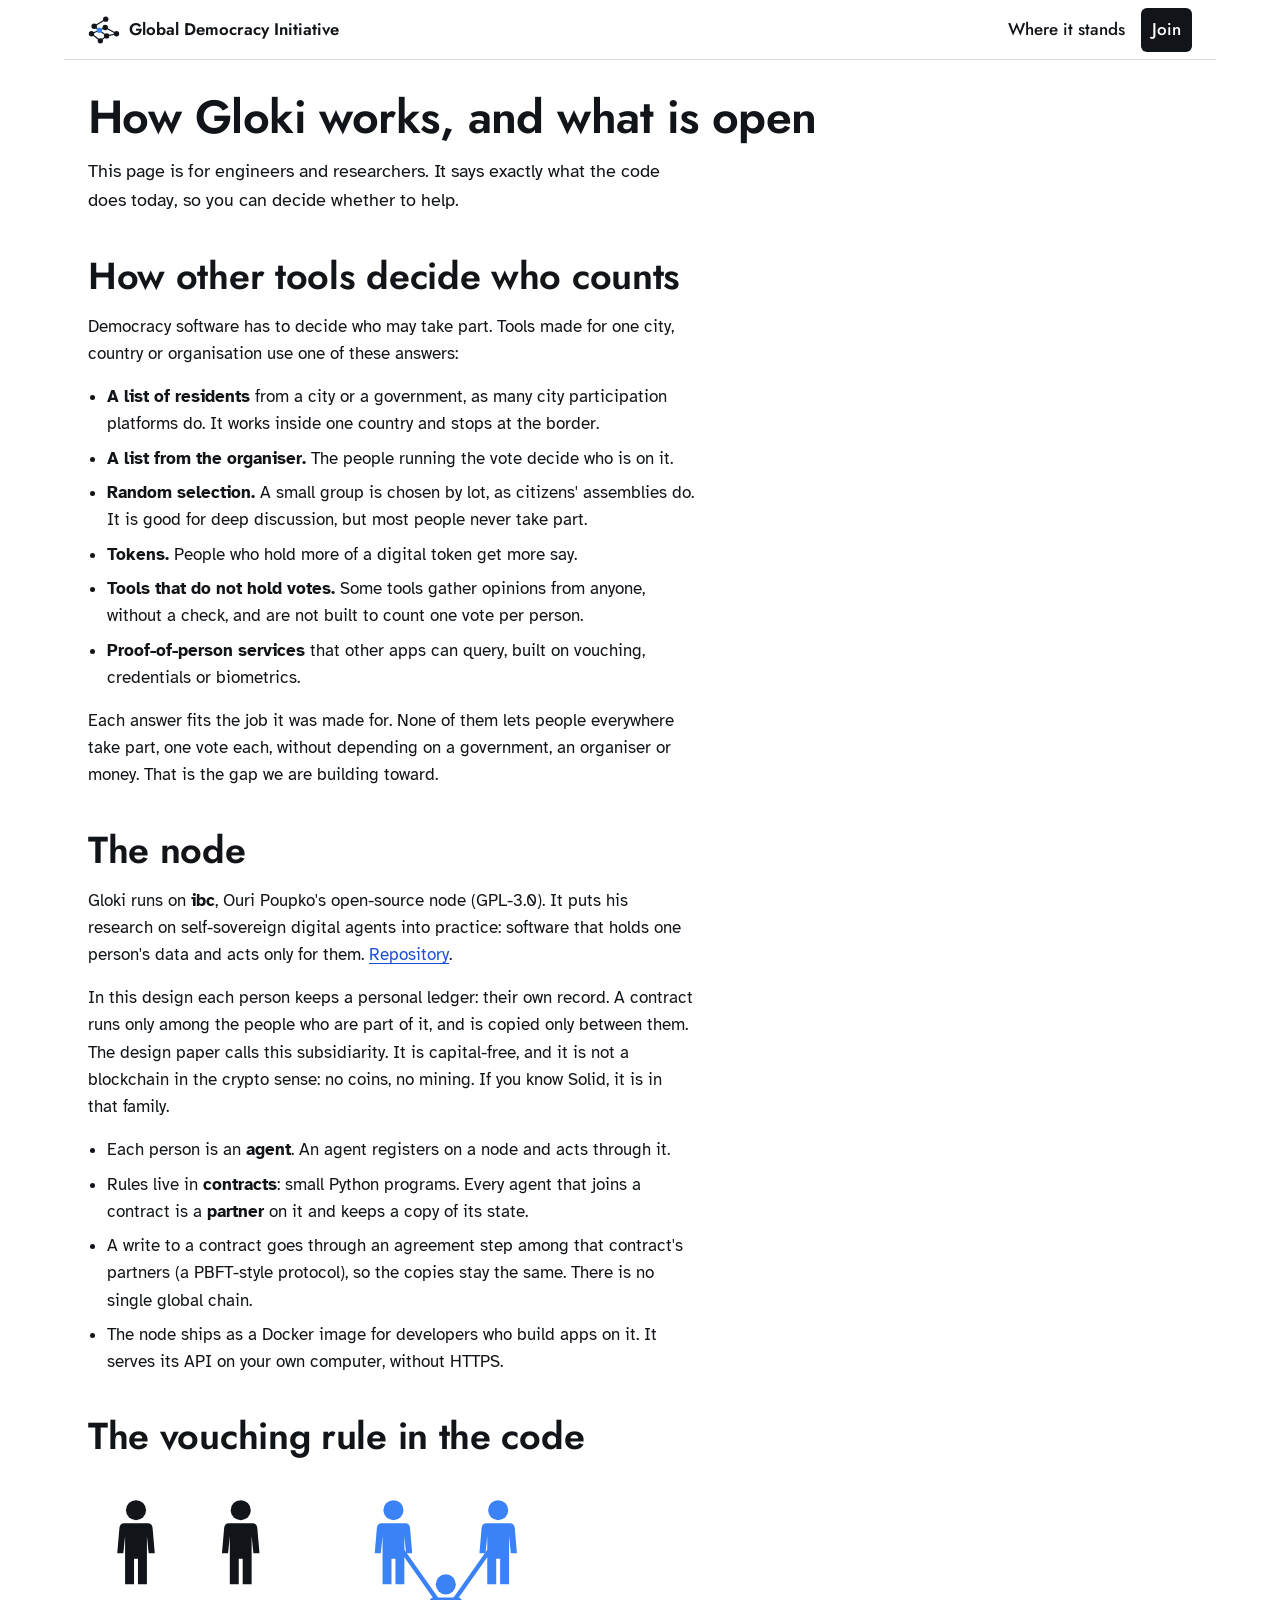
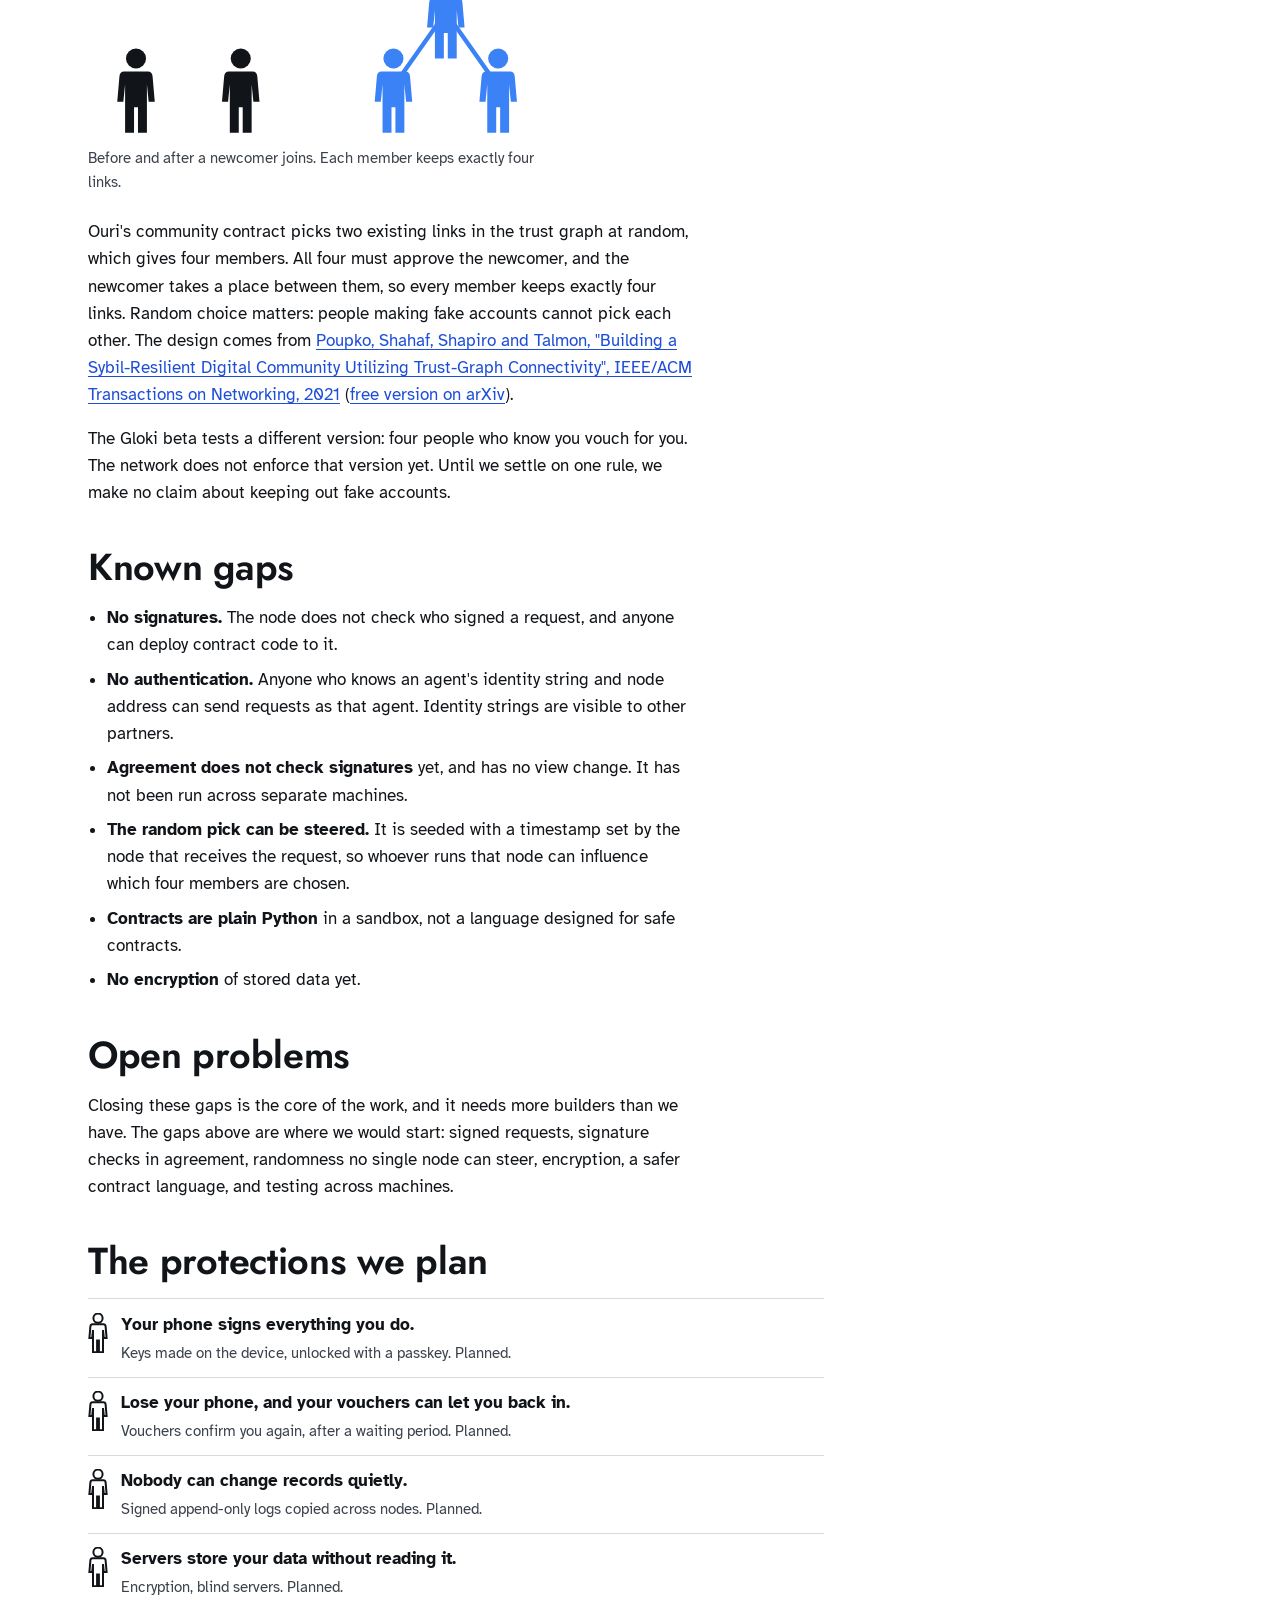
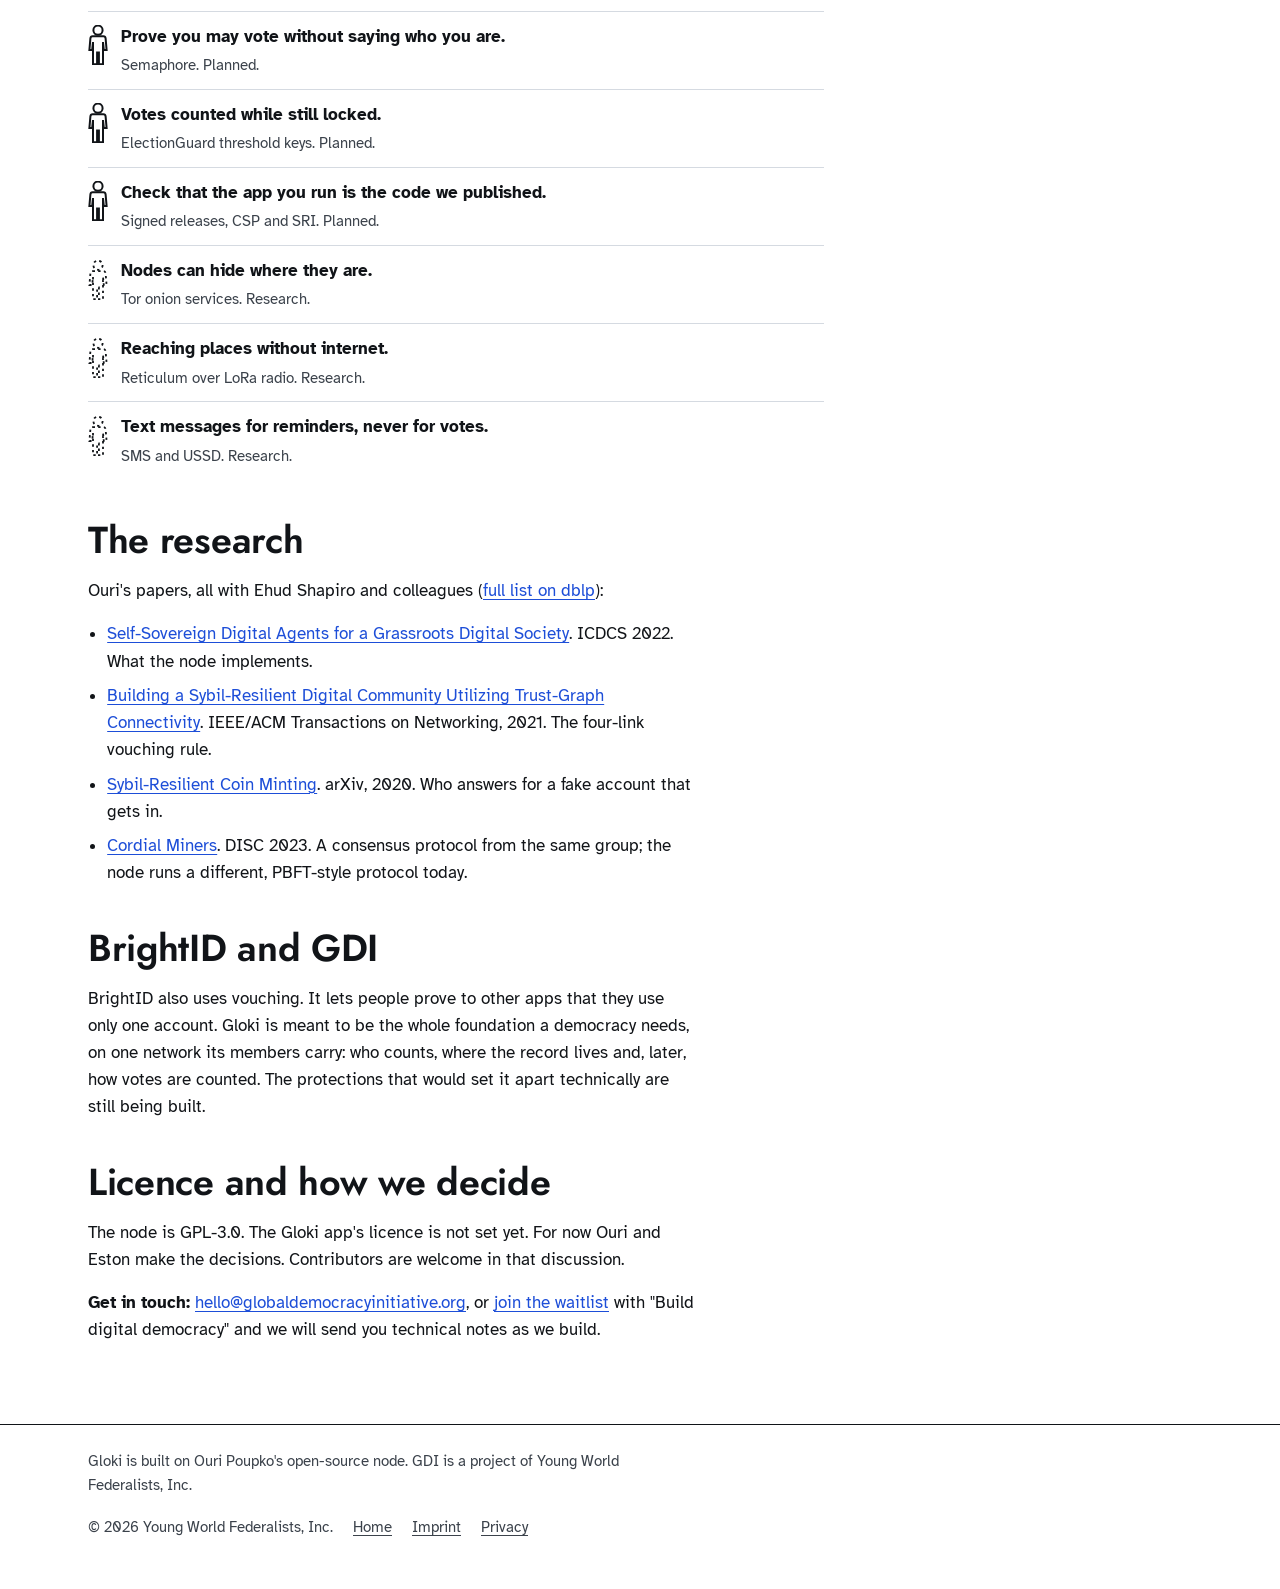
==== commit e3c4a056: "fix: status board and builders' page follow Ouri's 29 Oct answers Verification in test is asking a v" ====
--- a/build.html
+++ b/build.html
@@ -49,7 +49,7 @@
       <li><strong>Tools that do not hold votes.</strong> Some tools gather opinions from anyone, without a check, and are not built to count one vote per person.</li>
       <li><strong>Proof-of-person services</strong> that other apps can query, built on vouching, credentials or biometrics.</li>
     </ul>
-    <p>Each answer fits the job it was made for. None of them lets people everywhere take part, one vote each, without a government, a company or money in the middle.</p>
+    <p>Each answer fits the job it was made for. None of them lets people everywhere take part, one vote each, without depending on a government, an organiser or money. That is the gap we are building toward.</p>
 
     <h2 id="node">The node</h2>
     <p>Gloki runs on <strong>ibc</strong>, Ouri Poupko's open-source node (GPL-3.0). It puts his research on self-sovereign digital agents into practice: software that holds one person's data and acts only for them. <a href="https://github.com/ouripoupko/ibc">Repository</a>.</p>
@@ -90,6 +90,7 @@
 
     <h2 id="gaps">Known gaps</h2>
     <ul>
+      <li><strong>No signatures.</strong> The node does not check who signed a request, and anyone can deploy contract code to it.</li>
       <li><strong>No authentication.</strong> Anyone who knows an agent's identity string and node address can send requests as that agent. Identity strings are visible to other partners.</li>
       <li><strong>Agreement does not check signatures</strong> yet, and has no view change. It has not been run across separate machines.</li>
       <li><strong>The random pick can be steered.</strong> It is seeded with a timestamp set by the node that receives the request, so whoever runs that node can influence which four members are chosen.</li>
@@ -98,14 +99,14 @@
     </ul>
 
     <h2 id="open">Open problems</h2>
-    <p>The gaps above are where we would start: signed requests, signature checks in agreement, randomness no single node can steer, encryption, a safer contract language, and testing across machines.</p>
+    <p>Closing these gaps is the core of the work, and it needs more builders than we have. The gaps above are where we would start: signed requests, signature checks in agreement, randomness no single node can steer, encryption, a safer contract language, and testing across machines.</p>
 
     <h2 id="plan">The protections we plan</h2>
     <ul class="plan">
-      <li><svg class="glyph g-half" viewBox="0 0 20 40" aria-hidden="true"><use class="o" href="#person"/><g clip-path="url(#lower-half)"><use class="f" href="#person"/></g></svg><strong>Your phone signs everything you do.</strong><span class="how">Keys made on the device, unlocked with a passkey. Being built.</span></li>
+      <li><svg class="glyph g-out" viewBox="0 0 20 40" aria-hidden="true"><use href="#person"/></svg><strong>Your phone signs everything you do.</strong><span class="how">Keys made on the device, unlocked with a passkey. Planned.</span></li>
       <li><svg class="glyph g-out" viewBox="0 0 20 40" aria-hidden="true"><use href="#person"/></svg><strong>Lose your phone, and your vouchers can let you back in.</strong><span class="how">Vouchers confirm you again, after a waiting period. Planned.</span></li>
-      <li><svg class="glyph g-half" viewBox="0 0 20 40" aria-hidden="true"><use class="o" href="#person"/><g clip-path="url(#lower-half)"><use class="f" href="#person"/></g></svg><strong>Nobody can change records quietly.</strong><span class="how">Signed append-only logs copied across nodes. Being built.</span></li>
-      <li><svg class="glyph g-half" viewBox="0 0 20 40" aria-hidden="true"><use class="o" href="#person"/><g clip-path="url(#lower-half)"><use class="f" href="#person"/></g></svg><strong>Servers store your data without reading it.</strong><span class="how">Encryption, blind servers. Being built.</span></li>
+      <li><svg class="glyph g-out" viewBox="0 0 20 40" aria-hidden="true"><use href="#person"/></svg><strong>Nobody can change records quietly.</strong><span class="how">Signed append-only logs copied across nodes. Planned.</span></li>
+      <li><svg class="glyph g-out" viewBox="0 0 20 40" aria-hidden="true"><use href="#person"/></svg><strong>Servers store your data without reading it.</strong><span class="how">Encryption, blind servers. Planned.</span></li>
       <li><svg class="glyph g-out" viewBox="0 0 20 40" aria-hidden="true"><use href="#person"/></svg><strong>Prove you may vote without saying who you are.</strong><span class="how">Semaphore. Planned.</span></li>
       <li><svg class="glyph g-out" viewBox="0 0 20 40" aria-hidden="true"><use href="#person"/></svg><strong>Votes counted while still locked.</strong><span class="how">ElectionGuard threshold keys. Planned.</span></li>
       <li><svg class="glyph g-out" viewBox="0 0 20 40" aria-hidden="true"><use href="#person"/></svg><strong>Check that the app you run is the code we published.</strong><span class="how">Signed releases, CSP and SRI. Planned.</span></li>
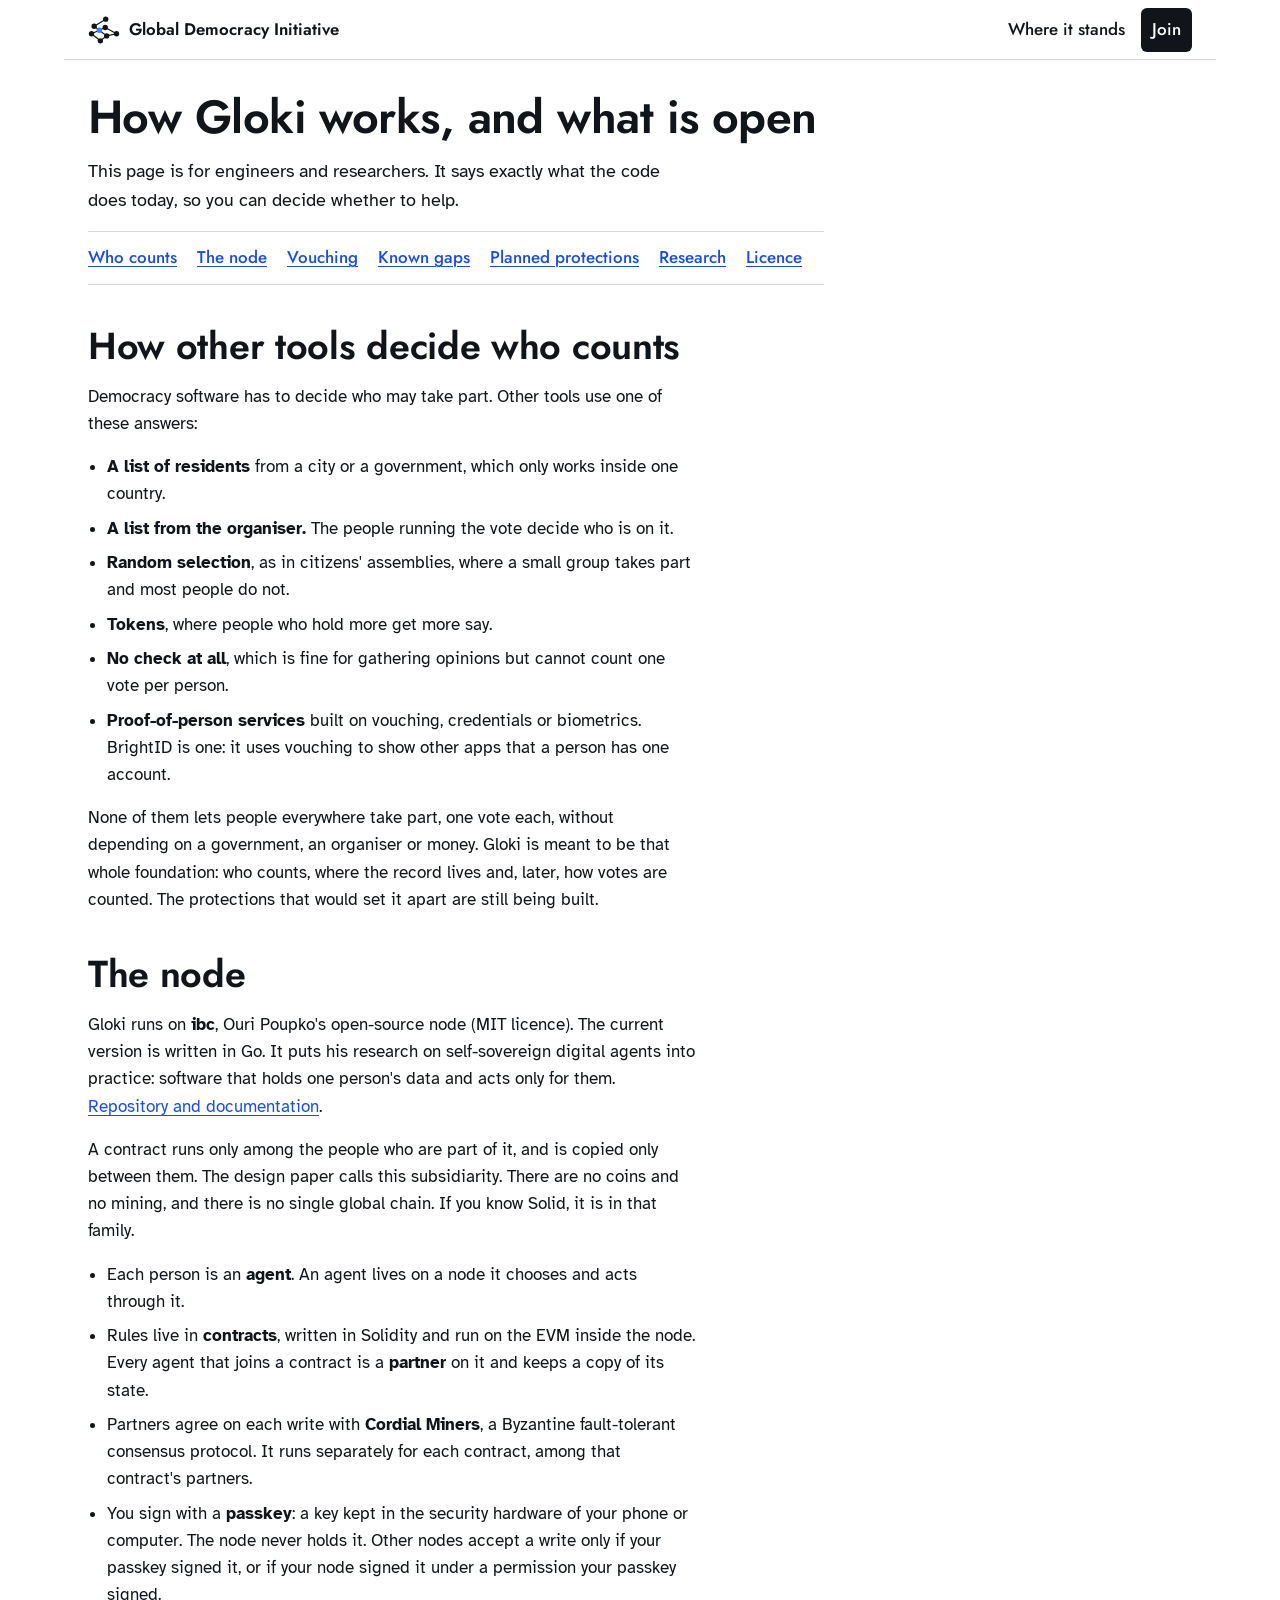
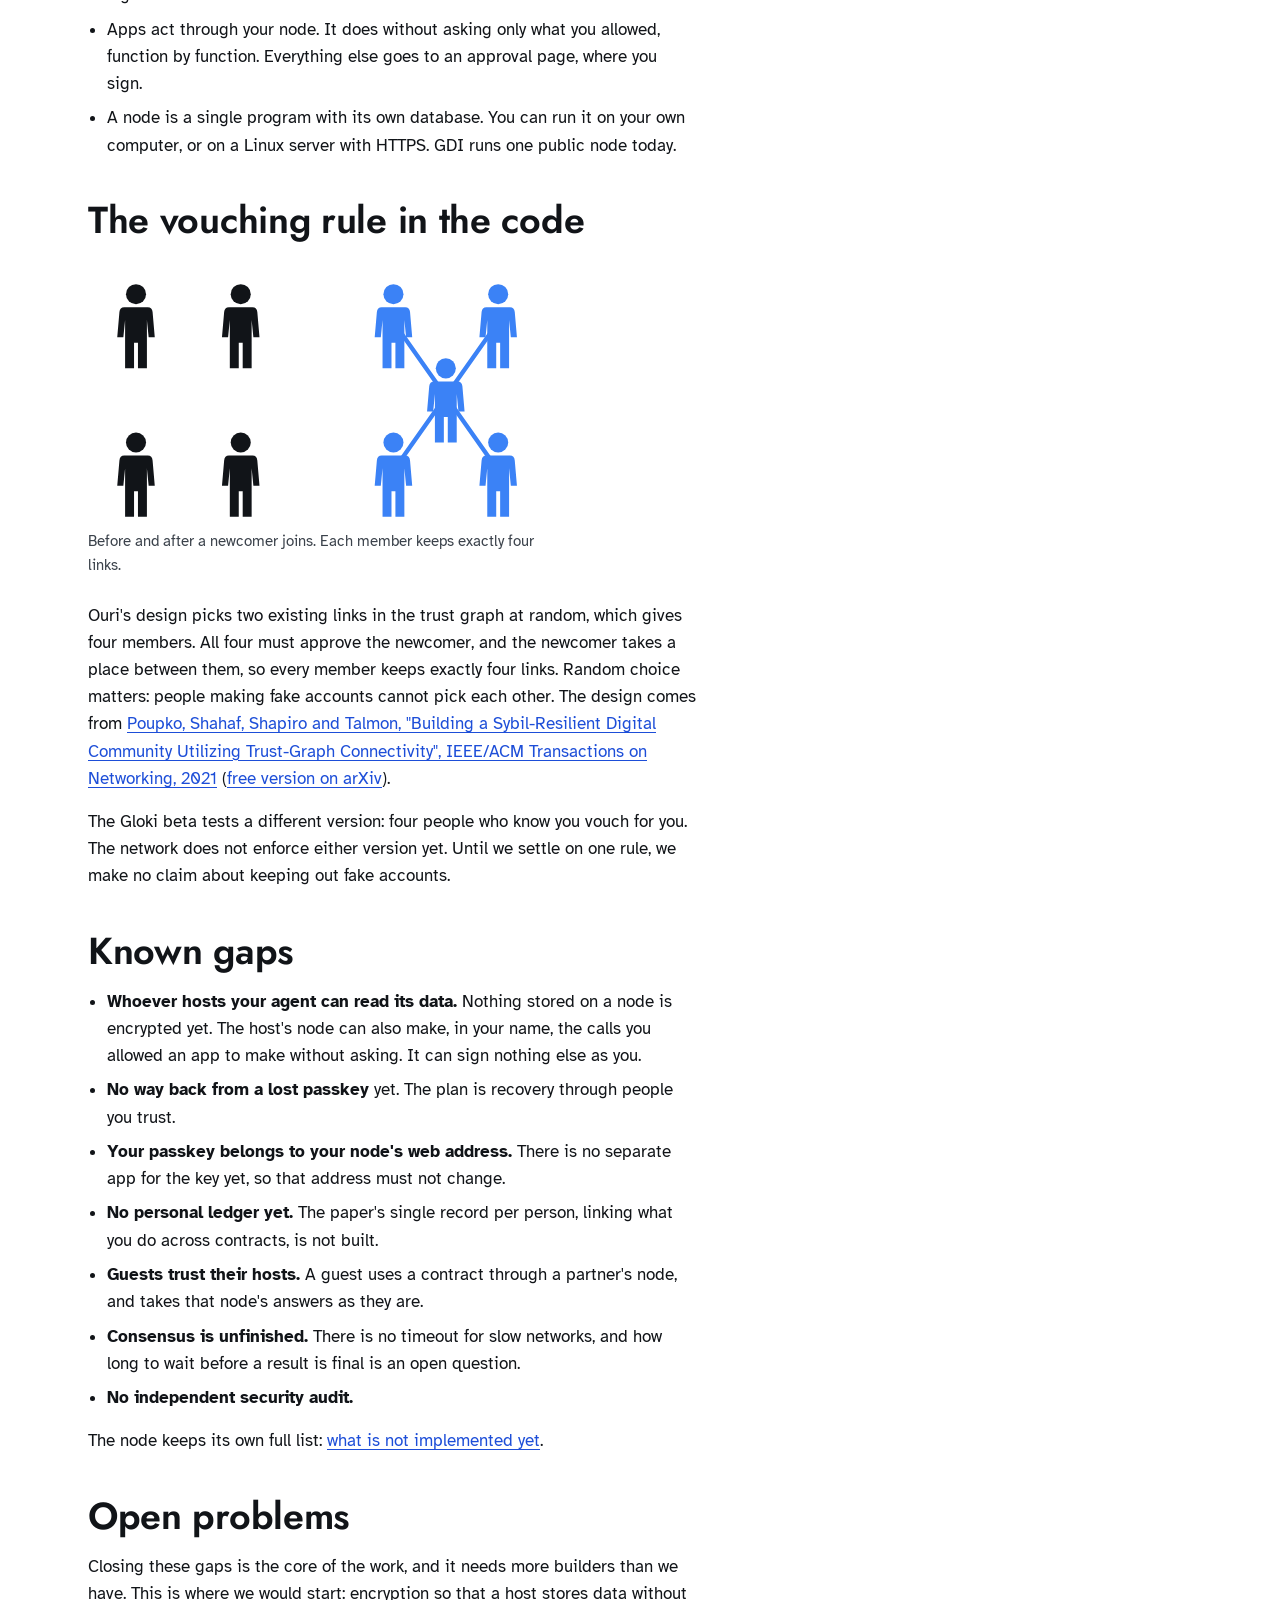
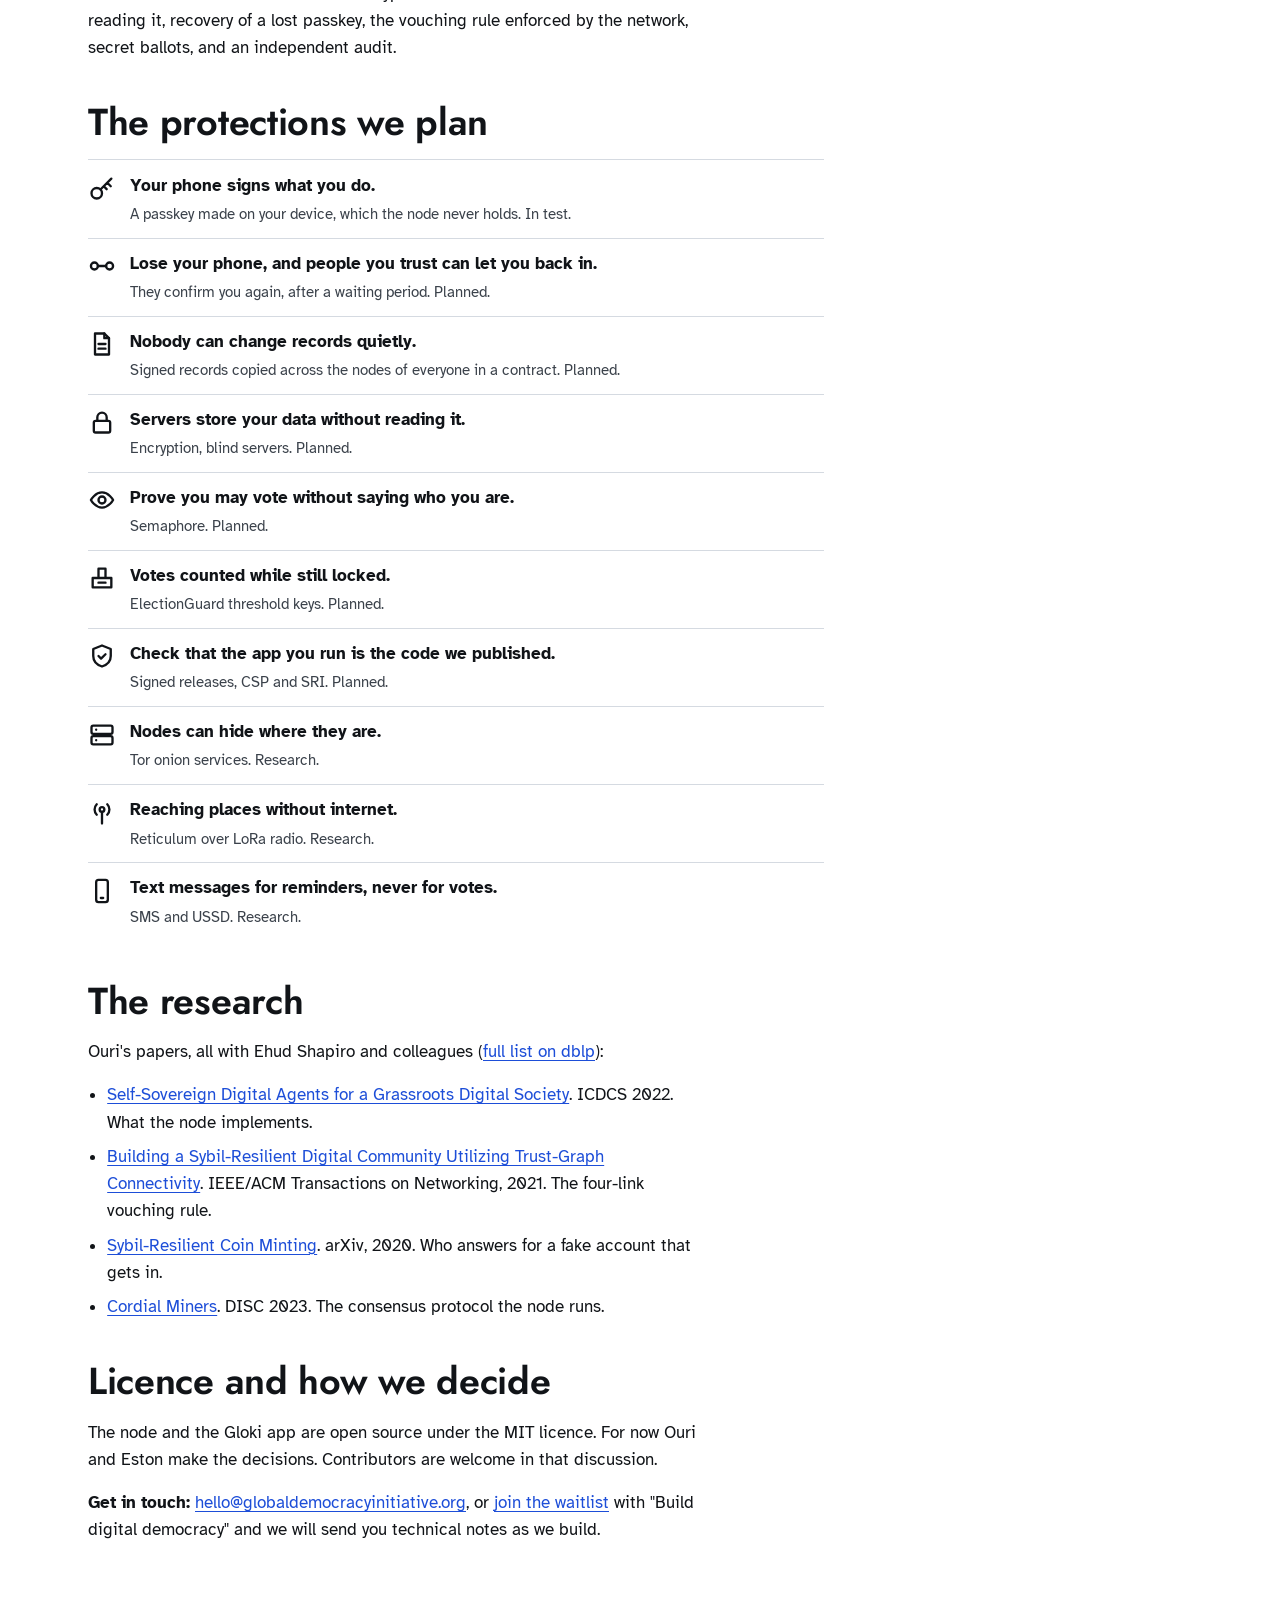
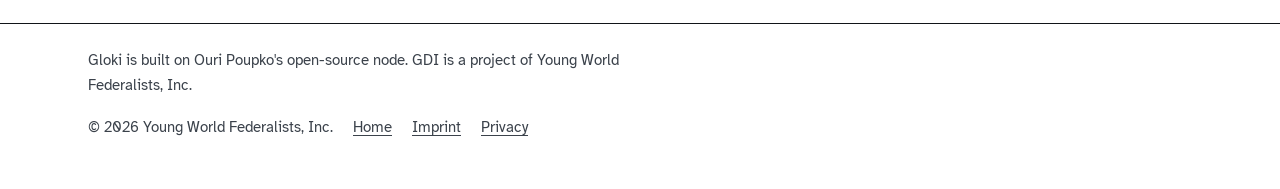
==== commit e7ba1a74: "feat: co-leads, ibc-go accuracy draft, icon set and shorter copy Who we are names Eston and Ouri as " ====
--- a/build.html
+++ b/build.html
@@ -19,6 +19,23 @@
         <path d="M4.6 11.2H15.4Q17.4 11.2 17.6 13.4L18.6 25H15.8L15 17V39.2H10.9V27.5H9.1V39.2H5V17L4.2 25H1.4L2.4 13.4Q2.6 11.2 4.6 11.2Z"/>
       </symbol>
       <clipPath id="lower-half"><rect x="0" y="21" width="20" height="20"/></clipPath>
+      <!-- Object icons: 24 unit box, 2 unit ink stroke, no fill. Figures are people; these are things. -->
+      <symbol id="i-key" viewBox="0 0 24 24"><circle cx="7.5" cy="16.5" r="4.5"/><path d="M10.7 13.3 20 4M16.5 7.5l3 3M13.5 10.5l2.5 2.5"/></symbol>
+      <symbol id="i-link" viewBox="0 0 24 24"><circle cx="5.5" cy="12" r="3"/><circle cx="18.5" cy="12" r="3"/><path d="M8.5 12h7"/></symbol>
+      <symbol id="i-record" viewBox="0 0 24 24"><path d="M6 3h8l4 4v14H6z"/><path d="M14 3v4h4M9 12h6M9 16h6"/></symbol>
+      <symbol id="i-node" viewBox="0 0 24 24"><rect x="3" y="4" width="18" height="7" rx="1.5"/><rect x="3" y="13" width="18" height="7" rx="1.5"/><path d="M7 7.5h.01M7 16.5h.01"/></symbol>
+      <symbol id="i-radio" viewBox="0 0 24 24"><circle cx="12" cy="9" r="2"/><path d="M12 11v10M7.5 13.5a6.4 6.4 0 0 1 0-9M16.5 4.5a6.4 6.4 0 0 1 0 9"/></symbol>
+      <symbol id="i-ballot" viewBox="0 0 24 24"><path d="M4 12h16v8H4zM9 12V4h6v8M9 16h6"/></symbol>
+      <symbol id="i-forum" viewBox="0 0 24 24"><path d="M4 5h16v11H10l-4 4v-4H4z"/></symbol>
+      <symbol id="i-globe" viewBox="0 0 24 24"><circle cx="12" cy="12" r="9"/><path d="M3 12h18M12 3c-5 5-5 13 0 18M12 3c5 5 5 13 0 18"/></symbol>
+      <symbol id="i-code" viewBox="0 0 24 24"><path d="m8 7-5 5 5 5M16 7l5 5-5 5M13.5 5l-3 14"/></symbol>
+      <symbol id="i-mail" viewBox="0 0 24 24"><rect x="3" y="5" width="18" height="14" rx="1.5"/><path d="m3.5 6.5 8.5 7 8.5-7"/></symbol>
+      <symbol id="i-phone" viewBox="0 0 24 24"><rect x="7" y="2.5" width="10" height="19" rx="2"/><path d="M11 18h2"/></symbol>
+      <symbol id="i-eye" viewBox="0 0 24 24"><path d="M2.5 12S6 5.5 12 5.5 21.5 12 21.5 12 18 18.5 12 18.5 2.5 12 2.5 12z"/><circle cx="12" cy="12" r="3"/></symbol>
+      <symbol id="i-passport" viewBox="0 0 24 24"><rect x="5" y="3" width="14" height="18" rx="1.5"/><circle cx="12" cy="10" r="3"/><path d="M9 17h6"/></symbol>
+      <symbol id="i-coin" viewBox="0 0 24 24"><circle cx="12" cy="12" r="9"/><path d="M12 7v10M14.5 9.5H11a1.5 1.5 0 0 0 0 3h2a1.5 1.5 0 0 1 0 3H9.5"/></symbol>
+      <symbol id="i-lock" viewBox="0 0 24 24"><rect x="5" y="11" width="14" height="10" rx="1.5"/><path d="M8 11V8a4 4 0 0 1 8 0v3"/></symbol>
+      <symbol id="i-shield" viewBox="0 0 24 24"><path d="M12 3 4.5 6v6c0 4.5 3.2 7.6 7.5 9 4.3-1.4 7.5-4.5 7.5-9V6z"/><path d="m9 12 2.2 2.2L15 10.5"/></symbol>
     </defs>
   </svg>
 
@@ -39,26 +56,32 @@
     <h1>How Gloki works, and what is open</h1>
     <p class="lead">This page is for engineers and researchers. It says exactly what the code does today, so you can decide whether to help.</p>
 
+    <nav class="toc" aria-label="On this page">
+      <a href="#who-counts">Who counts</a> <a href="#node">The node</a> <a href="#vouching">Vouching</a> <a href="#gaps">Known gaps</a> <a href="#plan">Planned protections</a> <a href="#research">Research</a> <a href="#licence">Licence</a>
+    </nav>
+
     <h2 id="who-counts">How other tools decide who counts</h2>
-    <p>Democracy software has to decide who may take part. Tools made for one city, country or organisation use one of these answers:</p>
+    <p>Democracy software has to decide who may take part. Other tools use one of these answers:</p>
     <ul>
-      <li><strong>A list of residents</strong> from a city or a government, as many city participation platforms do. It works inside one country and stops at the border.</li>
+      <li><strong>A list of residents</strong> from a city or a government, which only works inside one country.</li>
       <li><strong>A list from the organiser.</strong> The people running the vote decide who is on it.</li>
-      <li><strong>Random selection.</strong> A small group is chosen by lot, as citizens' assemblies do. It is good for deep discussion, but most people never take part.</li>
-      <li><strong>Tokens.</strong> People who hold more of a digital token get more say.</li>
-      <li><strong>Tools that do not hold votes.</strong> Some tools gather opinions from anyone, without a check, and are not built to count one vote per person.</li>
-      <li><strong>Proof-of-person services</strong> that other apps can query, built on vouching, credentials or biometrics.</li>
+      <li><strong>Random selection</strong>, as in citizens' assemblies, where a small group takes part and most people do not.</li>
+      <li><strong>Tokens</strong>, where people who hold more get more say.</li>
+      <li><strong>No check at all</strong>, which is fine for gathering opinions but cannot count one vote per person.</li>
+      <li><strong>Proof-of-person services</strong> built on vouching, credentials or biometrics. BrightID is one: it uses vouching to show other apps that a person has one account.</li>
     </ul>
-    <p>Each answer fits the job it was made for. None of them lets people everywhere take part, one vote each, without depending on a government, an organiser or money. That is the gap we are building toward.</p>
+    <p>None of them lets people everywhere take part, one vote each, without depending on a government, an organiser or money. Gloki is meant to be that whole foundation: who counts, where the record lives and, later, how votes are counted. The protections that would set it apart are still being built.</p>
 
     <h2 id="node">The node</h2>
-    <p>Gloki runs on <strong>ibc</strong>, Ouri Poupko's open-source node (GPL-3.0). It puts his research on self-sovereign digital agents into practice: software that holds one person's data and acts only for them. <a href="https://github.com/ouripoupko/ibc">Repository</a>.</p>
-    <p>In this design each person keeps a personal ledger: their own record. A contract runs only among the people who are part of it, and is copied only between them. The design paper calls this subsidiarity. It is capital-free, and it is not a blockchain in the crypto sense: no coins, no mining. If you know Solid, it is in that family.</p>
+    <p>Gloki runs on <strong>ibc</strong>, Ouri Poupko's open-source node (MIT licence). The current version is written in Go. It puts his research on self-sovereign digital agents into practice: software that holds one person's data and acts only for them. <a href="https://github.com/ouripoupko/ibc-go">Repository and documentation</a>.</p>
+    <p>A contract runs only among the people who are part of it, and is copied only between them. The design paper calls this subsidiarity. There are no coins and no mining, and there is no single global chain. If you know Solid, it is in that family.</p>
     <ul>
-      <li>Each person is an <strong>agent</strong>. An agent registers on a node and acts through it.</li>
-      <li>Rules live in <strong>contracts</strong>: small Python programs. Every agent that joins a contract is a <strong>partner</strong> on it and keeps a copy of its state.</li>
-      <li>A write to a contract goes through an agreement step among that contract's partners (a PBFT-style protocol), so the copies stay the same. There is no single global chain.</li>
-      <li>The node ships as a Docker image for developers who build apps on it. It serves its API on your own computer, without HTTPS.</li>
+      <li>Each person is an <strong>agent</strong>. An agent lives on a node it chooses and acts through it.</li>
+      <li>Rules live in <strong>contracts</strong>, written in Solidity and run on the EVM inside the node. Every agent that joins a contract is a <strong>partner</strong> on it and keeps a copy of its state.</li>
+      <li>Partners agree on each write with <strong>Cordial Miners</strong>, a Byzantine fault-tolerant consensus protocol. It runs separately for each contract, among that contract's partners.</li>
+      <li>You sign with a <strong>passkey</strong>: a key kept in the security hardware of your phone or computer. The node never holds it. Other nodes accept a write only if your passkey signed it, or if your node signed it under a permission your passkey signed.</li>
+      <li>Apps act through your node. It does without asking only what you allowed, function by function. Everything else goes to an approval page, where you sign.</li>
+      <li>A node is a single program with its own database. You can run it on your own computer, or on a Linux server with HTTPS. GDI runs one public node today.</li>
     </ul>
 
     <h2 id="vouching">The vouching rule in the code</h2>
@@ -85,34 +108,36 @@
       </svg>
       <figcaption>Before and after a newcomer joins. Each member keeps exactly four links.</figcaption>
     </figure>
-    <p>Ouri's community contract picks two existing links in the trust graph at random, which gives four members. All four must approve the newcomer, and the newcomer takes a place between them, so every member keeps exactly four links. Random choice matters: people making fake accounts cannot pick each other. The design comes from <a href="https://ieeexplore.ieee.org/document/9446607">Poupko, Shahaf, Shapiro and Talmon, "Building a Sybil-Resilient Digital Community Utilizing Trust-Graph Connectivity", IEEE/ACM Transactions on Networking, 2021</a> (<a href="https://arxiv.org/abs/1901.00752">free version on arXiv</a>).</p>
-    <p>The Gloki beta tests a different version: four people who know you vouch for you. The network does not enforce that version yet. Until we settle on one rule, we make no claim about keeping out fake accounts.</p>
+    <p>Ouri's design picks two existing links in the trust graph at random, which gives four members. All four must approve the newcomer, and the newcomer takes a place between them, so every member keeps exactly four links. Random choice matters: people making fake accounts cannot pick each other. The design comes from <a href="https://ieeexplore.ieee.org/document/9446607">Poupko, Shahaf, Shapiro and Talmon, "Building a Sybil-Resilient Digital Community Utilizing Trust-Graph Connectivity", IEEE/ACM Transactions on Networking, 2021</a> (<a href="https://arxiv.org/abs/1901.00752">free version on arXiv</a>).</p>
+    <p>The Gloki beta tests a different version: four people who know you vouch for you. The network does not enforce either version yet. Until we settle on one rule, we make no claim about keeping out fake accounts.</p>
 
     <h2 id="gaps">Known gaps</h2>
     <ul>
-      <li><strong>No signatures.</strong> The node does not check who signed a request, and anyone can deploy contract code to it.</li>
-      <li><strong>No authentication.</strong> Anyone who knows an agent's identity string and node address can send requests as that agent. Identity strings are visible to other partners.</li>
-      <li><strong>Agreement does not check signatures</strong> yet, and has no view change. It has not been run across separate machines.</li>
-      <li><strong>The random pick can be steered.</strong> It is seeded with a timestamp set by the node that receives the request, so whoever runs that node can influence which four members are chosen.</li>
-      <li><strong>Contracts are plain Python</strong> in a sandbox, not a language designed for safe contracts.</li>
-      <li><strong>No encryption</strong> of stored data yet.</li>
+      <li><strong>Whoever hosts your agent can read its data.</strong> Nothing stored on a node is encrypted yet. The host's node can also make, in your name, the calls you allowed an app to make without asking. It can sign nothing else as you.</li>
+      <li><strong>No way back from a lost passkey</strong> yet. The plan is recovery through people you trust.</li>
+      <li><strong>Your passkey belongs to your node's web address.</strong> There is no separate app for the key yet, so that address must not change.</li>
+      <li><strong>No personal ledger yet.</strong> The paper's single record per person, linking what you do across contracts, is not built.</li>
+      <li><strong>Guests trust their hosts.</strong> A guest uses a contract through a partner's node, and takes that node's answers as they are.</li>
+      <li><strong>Consensus is unfinished.</strong> There is no timeout for slow networks, and how long to wait before a result is final is an open question.</li>
+      <li><strong>No independent security audit.</strong></li>
     </ul>
+    <p>The node keeps its own full list: <a href="https://github.com/ouripoupko/ibc-go/blob/main/docs/architecture.md#not-implemented-yet">what is not implemented yet</a>.</p>
 
     <h2 id="open">Open problems</h2>
-    <p>Closing these gaps is the core of the work, and it needs more builders than we have. The gaps above are where we would start: signed requests, signature checks in agreement, randomness no single node can steer, encryption, a safer contract language, and testing across machines.</p>
+    <p>Closing these gaps is the core of the work, and it needs more builders than we have. This is where we would start: encryption so that a host stores data without reading it, recovery of a lost passkey, the vouching rule enforced by the network, secret ballots, and an independent audit.</p>
 
     <h2 id="plan">The protections we plan</h2>
     <ul class="plan">
-      <li><svg class="glyph g-out" viewBox="0 0 20 40" aria-hidden="true"><use href="#person"/></svg><strong>Your phone signs everything you do.</strong><span class="how">Keys made on the device, unlocked with a passkey. Planned.</span></li>
-      <li><svg class="glyph g-out" viewBox="0 0 20 40" aria-hidden="true"><use href="#person"/></svg><strong>Lose your phone, and your vouchers can let you back in.</strong><span class="how">Vouchers confirm you again, after a waiting period. Planned.</span></li>
-      <li><svg class="glyph g-out" viewBox="0 0 20 40" aria-hidden="true"><use href="#person"/></svg><strong>Nobody can change records quietly.</strong><span class="how">Signed append-only logs copied across nodes. Planned.</span></li>
-      <li><svg class="glyph g-out" viewBox="0 0 20 40" aria-hidden="true"><use href="#person"/></svg><strong>Servers store your data without reading it.</strong><span class="how">Encryption, blind servers. Planned.</span></li>
-      <li><svg class="glyph g-out" viewBox="0 0 20 40" aria-hidden="true"><use href="#person"/></svg><strong>Prove you may vote without saying who you are.</strong><span class="how">Semaphore. Planned.</span></li>
-      <li><svg class="glyph g-out" viewBox="0 0 20 40" aria-hidden="true"><use href="#person"/></svg><strong>Votes counted while still locked.</strong><span class="how">ElectionGuard threshold keys. Planned.</span></li>
-      <li><svg class="glyph g-out" viewBox="0 0 20 40" aria-hidden="true"><use href="#person"/></svg><strong>Check that the app you run is the code we published.</strong><span class="how">Signed releases, CSP and SRI. Planned.</span></li>
-      <li><svg class="glyph g-dot" viewBox="0 0 20 40" aria-hidden="true"><use href="#person"/></svg><strong>Nodes can hide where they are.</strong><span class="how">Tor onion services. Research.</span></li>
-      <li><svg class="glyph g-dot" viewBox="0 0 20 40" aria-hidden="true"><use href="#person"/></svg><strong>Reaching places without internet.</strong><span class="how">Reticulum over LoRa radio. Research.</span></li>
-      <li><svg class="glyph g-dot" viewBox="0 0 20 40" aria-hidden="true"><use href="#person"/></svg><strong>Text messages for reminders, never for votes.</strong><span class="how">SMS and USSD. Research.</span></li>
+      <li><svg class="ico" viewBox="0 0 24 24" aria-hidden="true"><use href="#i-key"/></svg><strong>Your phone signs what you do.</strong><span class="how">A passkey made on your device, which the node never holds. In test.</span></li>
+      <li><svg class="ico" viewBox="0 0 24 24" aria-hidden="true"><use href="#i-link"/></svg><strong>Lose your phone, and people you trust can let you back in.</strong><span class="how">They confirm you again, after a waiting period. Planned.</span></li>
+      <li><svg class="ico" viewBox="0 0 24 24" aria-hidden="true"><use href="#i-record"/></svg><strong>Nobody can change records quietly.</strong><span class="how">Signed records copied across the nodes of everyone in a contract. Planned.</span></li>
+      <li><svg class="ico" viewBox="0 0 24 24" aria-hidden="true"><use href="#i-lock"/></svg><strong>Servers store your data without reading it.</strong><span class="how">Encryption, blind servers. Planned.</span></li>
+      <li><svg class="ico" viewBox="0 0 24 24" aria-hidden="true"><use href="#i-eye"/></svg><strong>Prove you may vote without saying who you are.</strong><span class="how">Semaphore. Planned.</span></li>
+      <li><svg class="ico" viewBox="0 0 24 24" aria-hidden="true"><use href="#i-ballot"/></svg><strong>Votes counted while still locked.</strong><span class="how">ElectionGuard threshold keys. Planned.</span></li>
+      <li><svg class="ico" viewBox="0 0 24 24" aria-hidden="true"><use href="#i-shield"/></svg><strong>Check that the app you run is the code we published.</strong><span class="how">Signed releases, CSP and SRI. Planned.</span></li>
+      <li><svg class="ico" viewBox="0 0 24 24" aria-hidden="true"><use href="#i-node"/></svg><strong>Nodes can hide where they are.</strong><span class="how">Tor onion services. Research.</span></li>
+      <li><svg class="ico" viewBox="0 0 24 24" aria-hidden="true"><use href="#i-radio"/></svg><strong>Reaching places without internet.</strong><span class="how">Reticulum over LoRa radio. Research.</span></li>
+      <li><svg class="ico" viewBox="0 0 24 24" aria-hidden="true"><use href="#i-phone"/></svg><strong>Text messages for reminders, never for votes.</strong><span class="how">SMS and USSD. Research.</span></li>
     </ul>
 
     <h2 id="research">The research</h2>
@@ -121,14 +146,11 @@
       <li><a href="https://ieeexplore.ieee.org/document/9912178">Self-Sovereign Digital Agents for a Grassroots Digital Society</a>. ICDCS 2022. What the node implements.</li>
       <li><a href="https://arxiv.org/abs/1901.00752">Building a Sybil-Resilient Digital Community Utilizing Trust-Graph Connectivity</a>. IEEE/ACM Transactions on Networking, 2021. The four-link vouching rule.</li>
       <li><a href="https://arxiv.org/abs/2007.15536">Sybil-Resilient Coin Minting</a>. arXiv, 2020. Who answers for a fake account that gets in.</li>
-      <li><a href="https://arxiv.org/abs/2205.09174">Cordial Miners</a>. DISC 2023. A consensus protocol from the same group; the node runs a different, PBFT-style protocol today.</li>
+      <li><a href="https://arxiv.org/abs/2205.09174">Cordial Miners</a>. DISC 2023. The consensus protocol the node runs.</li>
     </ul>
 
-    <h2 id="brightid">BrightID and GDI</h2>
-    <p>BrightID also uses vouching. It lets people prove to other apps that they use only one account. Gloki is meant to be the whole foundation a democracy needs, on one network its members carry: who counts, where the record lives and, later, how votes are counted. The protections that would set it apart technically are still being built.</p>
-
     <h2 id="licence">Licence and how we decide</h2>
-    <p>The node is GPL-3.0. The Gloki app's licence is not set yet. For now Ouri and Eston make the decisions. Contributors are welcome in that discussion.</p>
+    <p>The node and the Gloki app are open source under the MIT licence. For now Ouri and Eston make the decisions. Contributors are welcome in that discussion.</p>
     <p><strong>Get in touch:</strong> <a href="mailto:hello@globaldemocracyinitiative.org">hello@globaldemocracyinitiative.org</a>, or <a href="./#join">join the waitlist</a> with "Build digital democracy" and we will send you technical notes as we build.</p>
   </main>
 
--- a/style.css
+++ b/style.css
@@ -105,6 +105,7 @@
 }
 
 /* The figures */
+symbol#person { overflow: visible; } /* outlined figures: the stroke runs 0.4 past the 20x40 box at head and feet */
 .p-ink { fill: var(--ink); }
 .p-blue { fill: var(--blue); }
 .link-old { stroke: var(--ink); stroke-width: 1.4; opacity: 0; } /* end state: the old links are gone */
@@ -124,6 +125,9 @@
 @keyframes draw { from { stroke-dashoffset: 60; } to { stroke-dashoffset: 0; } }
 @keyframes to-blue-fill { from { fill: var(--ink); } to { fill: var(--blue); } }
 @keyframes to-blue { from { fill: var(--verm); } to { fill: var(--blue); } }
+
+/* Object icons: things, drawn in the figure's line. People stay figures. */
+.ico { width: 28px; height: 28px; flex: none; fill: none; stroke: var(--ink); stroke-width: 2; stroke-linecap: round; stroke-linejoin: round; overflow: visible; }
 
 /* ---- Sign-up form -------------------------------------------------------- */
 /* The waitlist runs on Brevo. Its main.js toggles the sib-/entry__ classes; the look stays the site's own. */
@@ -158,7 +162,7 @@
 .ways { display: flex; flex-wrap: wrap; gap: .4rem; }
 .way { position: relative; display: inline-flex; align-items: center; gap: .45rem; min-height: 44px; padding: .35rem .8rem .35rem .6rem; border: 1px solid var(--rule); border-radius: 999px; cursor: pointer; background: var(--paper); }
 .way input { position: absolute; opacity: 0; inset: 0; margin: 0; cursor: pointer; }
-.way .dot { width: 14px; height: 28px; flex: none; }
+.way .dot { width: 14px; height: 28px; flex: none; overflow: visible; }
 .way .dot use { fill: none; stroke: var(--ink); stroke-width: 2; }
 .way:has(input:checked) { border-color: var(--ink); background: var(--field); }
 .way:has(input:checked) .dot use { fill: var(--blue); stroke: var(--blue); }
@@ -187,33 +191,59 @@
 .quote p { font-family: var(--display); font-weight: 500; font-size: clamp(1.15rem, 1rem + .6vw, 1.4rem); line-height: 1.35; margin-bottom: .5rem; }
 .quote footer { color: var(--ink-soft); font-size: .95rem; }
 
+/* The checks other tools use: a row of things, not people */
+.checks { display: flex; flex-wrap: wrap; gap: .6rem 1.5rem; padding: 0; margin: 0 0 1rem; list-style: none; }
+.checks li { display: inline-flex; align-items: center; gap: .5rem; }
+
+/* The beta in three steps */
+.section > .wrap > .steps { max-width: none; }
+.steps { display: grid; gap: 1rem; padding: 0; margin: 1.5rem 0; list-style: none; counter-reset: step; }
+@media (min-width: 40rem) { .steps { grid-template-columns: repeat(3, minmax(0, 1fr)); gap: 2.5rem; max-width: 56rem; } }
+.steps li { display: grid; grid-template-columns: 36px 1fr; grid-template-rows: auto 1fr; column-gap: .9rem; align-items: start; border-top: 2px solid var(--ink); padding-top: .9rem; }
+.steps .ico { width: 36px; height: 36px; grid-row: span 2; }
+.steps strong { font-family: var(--display); font-weight: 500; font-size: 1.2rem; line-height: 1.25; }
+.steps span { color: var(--ink-soft); }
+
 /* What we're building: three parts, each with its status figure */
 .section > .wrap > .builds { max-width: none; }
 .builds { display: grid; gap: 1.5rem; padding: 0; margin: 1.5rem 0 0; list-style: none; }
 @media (min-width: 56rem) { .builds { grid-template-columns: repeat(3, minmax(0, 1fr)); gap: 2.5rem; } }
 .builds li { border-top: 2px solid var(--ink); padding-top: .9rem; }
-.builds h3 { display: flex; align-items: center; gap: .55rem; margin-bottom: .2rem; }
+.builds .ico, .waylist .ico { width: 36px; height: 36px; margin-bottom: .6rem; }
+.builds h3 { margin-bottom: .2rem; }
 .builds .state { color: var(--ink-soft); font-size: .95rem; margin-bottom: .5rem; }
 
 /* Status board: the figure legend */
 .board { background: var(--field); }
 .board .updated { color: var(--ink-soft); margin-top: -.4rem; }
-.legend { display: flex; flex-wrap: wrap; gap: .5rem 1.25rem; padding: 0; margin: 0 0 1.75rem; list-style: none; color: var(--ink-soft); font-size: .95rem; }
+/* The key is a key, not a fifth group: smaller figures; each group below opens with its own ink rule. */
+.legend { display: flex; flex-wrap: wrap; align-items: center; gap: .4rem 1.5rem; padding: 0; margin: 0 0 2.25rem; list-style: none; color: var(--ink-soft); font-size: .95rem; }
 .legend li { display: inline-flex; align-items: center; gap: .4rem; }
-.groups { display: grid; gap: 1.25rem 3rem; }
-@media (min-width: 56rem) { .groups { grid-template-columns: minmax(0, 1fr) minmax(0, 1fr); } }
-.group h3 { display: flex; align-items: center; gap: .55rem; font-size: 1.15rem; margin-bottom: .35rem; }
+.legend .legend-h { font-family: var(--display); font-weight: 600; color: var(--ink); }
+.legend .glyph { width: 12px; height: 24px; }
+.groups { display: grid; gap: 2rem 3rem; }
+/* Wide: Planned is the long list, so Research and the rule share the column beside it. */
+@media (min-width: 56rem) {
+  .groups { grid-template-columns: minmax(0, 1fr) minmax(0, 1fr); grid-template-rows: auto auto 1fr; grid-template-areas: "live test" "planned research" "planned rule"; }
+  .group--live { grid-area: live; }
+  .group--test { grid-area: test; }
+  .group--planned { grid-area: planned; }
+  .group--research { grid-area: research; }
+  .groups .rule-box { grid-area: rule; align-self: start; }
+}
+.group h3 { display: flex; align-items: center; gap: .55rem; font-size: 1.15rem; margin-bottom: .35rem; padding-top: .9rem; border-top: 2px solid var(--ink); }
 .group ul { list-style: none; padding: 0; margin: 0; }
 .group li { padding: .5rem 0; border-top: 1px solid var(--rule); }
 .group li:first-child { border-top: 0; }
 .group li strong { display: block; }
-.glyph { width: 20px; height: 40px; flex: none; }
+.glyph { width: 20px; height: 40px; flex: none; overflow: visible; } /* the outline stroke sits just outside the 20x40 box */
 .glyph.g-solid use { fill: var(--ink); }
 .glyph.g-out use, .glyph.g-half use.o { fill: none; stroke: var(--ink); stroke-width: 2; }
 .glyph.g-half use.f { fill: var(--ink); }
 .glyph.g-dot use { fill: none; stroke: var(--ink); stroke-width: 1.8; stroke-dasharray: 2.4 3.2; }
 .notyet { color: var(--verm-text); font-weight: 700; }
-.rule-box { margin-top: 2.25rem; padding: 1.25rem 1.25rem 1rem; background: var(--paper); border: 2px solid var(--ink); border-radius: var(--radius); max-width: 44rem; }
+.rule-box { padding: 1.25rem 1.25rem 1rem; background: var(--paper); border: 2px solid var(--ink); border-radius: var(--radius); max-width: 44rem; }
+.rule-box p:last-child { margin-bottom: 0; }
 .rule-box h3 { font-size: 1.25rem; }
 
 /* People */
@@ -260,8 +290,10 @@
 .doc .updated { color: var(--ink-soft); }
 .doc address { font-style: normal; margin: 0 0 1rem; }
 .plan { list-style: none; padding: 0 !important; max-width: 46rem; }
-.plan li { display: grid; grid-template-columns: 20px 1fr; gap: .2rem .8rem; padding: .7rem 0; border-top: 1px solid var(--rule); margin: 0; }
-.plan .glyph { grid-row: span 2; margin-top: .15rem; }
+.plan li { display: grid; grid-template-columns: 28px 1fr; gap: .2rem .9rem; padding: .7rem 0; border-top: 1px solid var(--rule); margin: 0; }
+.plan .ico { grid-row: span 2; margin-top: .15rem; }
+.toc { display: flex; flex-wrap: wrap; gap: 0 1.25rem; margin: 0 0 .5rem; padding: .25rem 0; border-block: 1px solid var(--rule); max-width: 46rem; }
+.toc a { display: inline-flex; align-items: center; min-height: 44px; font-family: var(--display); font-weight: 500; }
 .plan .how { color: var(--ink-soft); font-size: .95rem; }
 .diagram { max-width: 30rem; margin: 1.25rem 0 1.5rem; }
 .diagram figcaption { color: var(--ink-soft); font-size: .95rem; margin-top: .4rem; }
@@ -272,3 +304,11 @@
 .foot-row { display: flex; flex-wrap: wrap; align-items: center; gap: 0 1.25rem; }
 .foot a { color: var(--ink-soft); min-height: 44px; display: inline-flex; align-items: center; }
 .foot-links { display: inline-flex; flex-wrap: wrap; gap: 0 1.25rem; }
+
+/* Phone: keep the email, the choices and the button in the first screen. */
+@media (max-width: 55.99rem) {
+  .hero { padding-block: .5rem 2rem; }
+  .hero-grid { gap: .6rem; }
+  .signup .form { gap: .6rem; }
+  .signup-h { position: absolute; width: 1px; height: 1px; overflow: hidden; clip: rect(0 0 0 0); white-space: nowrap; }
+}
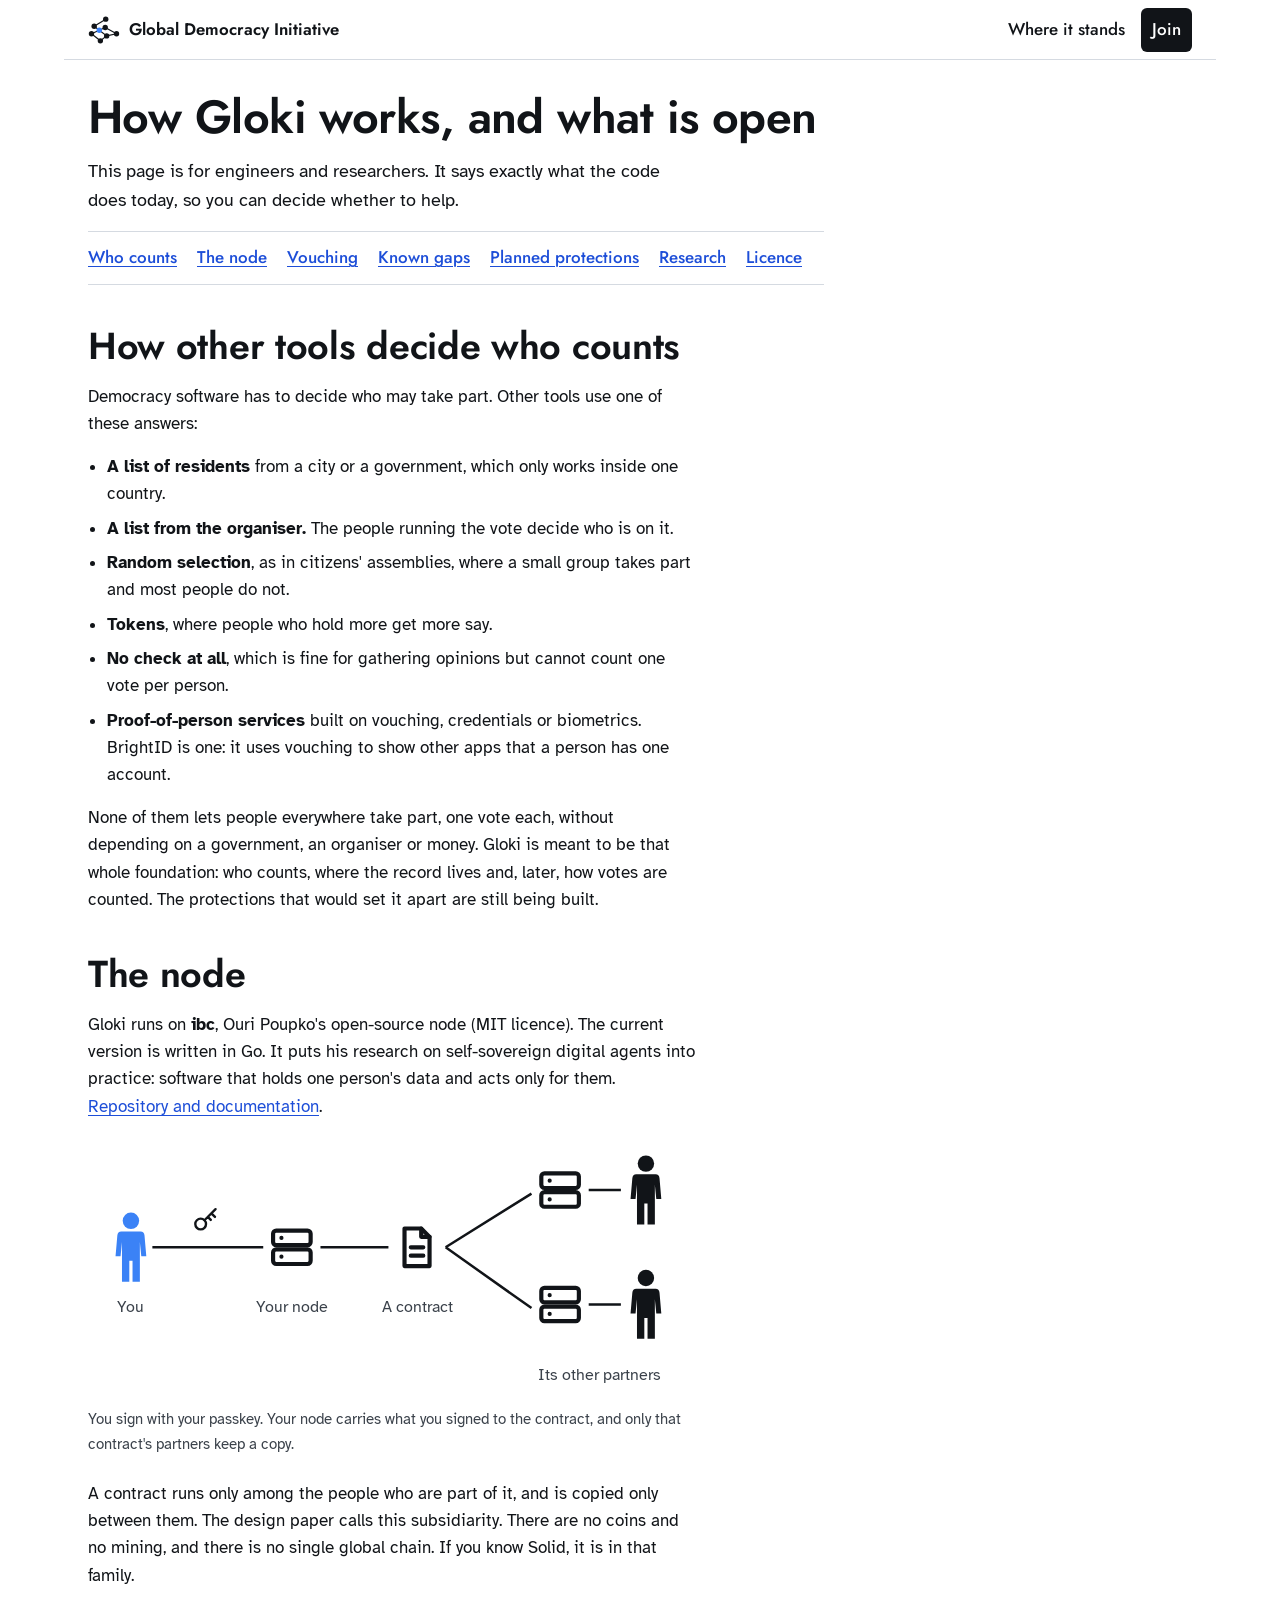
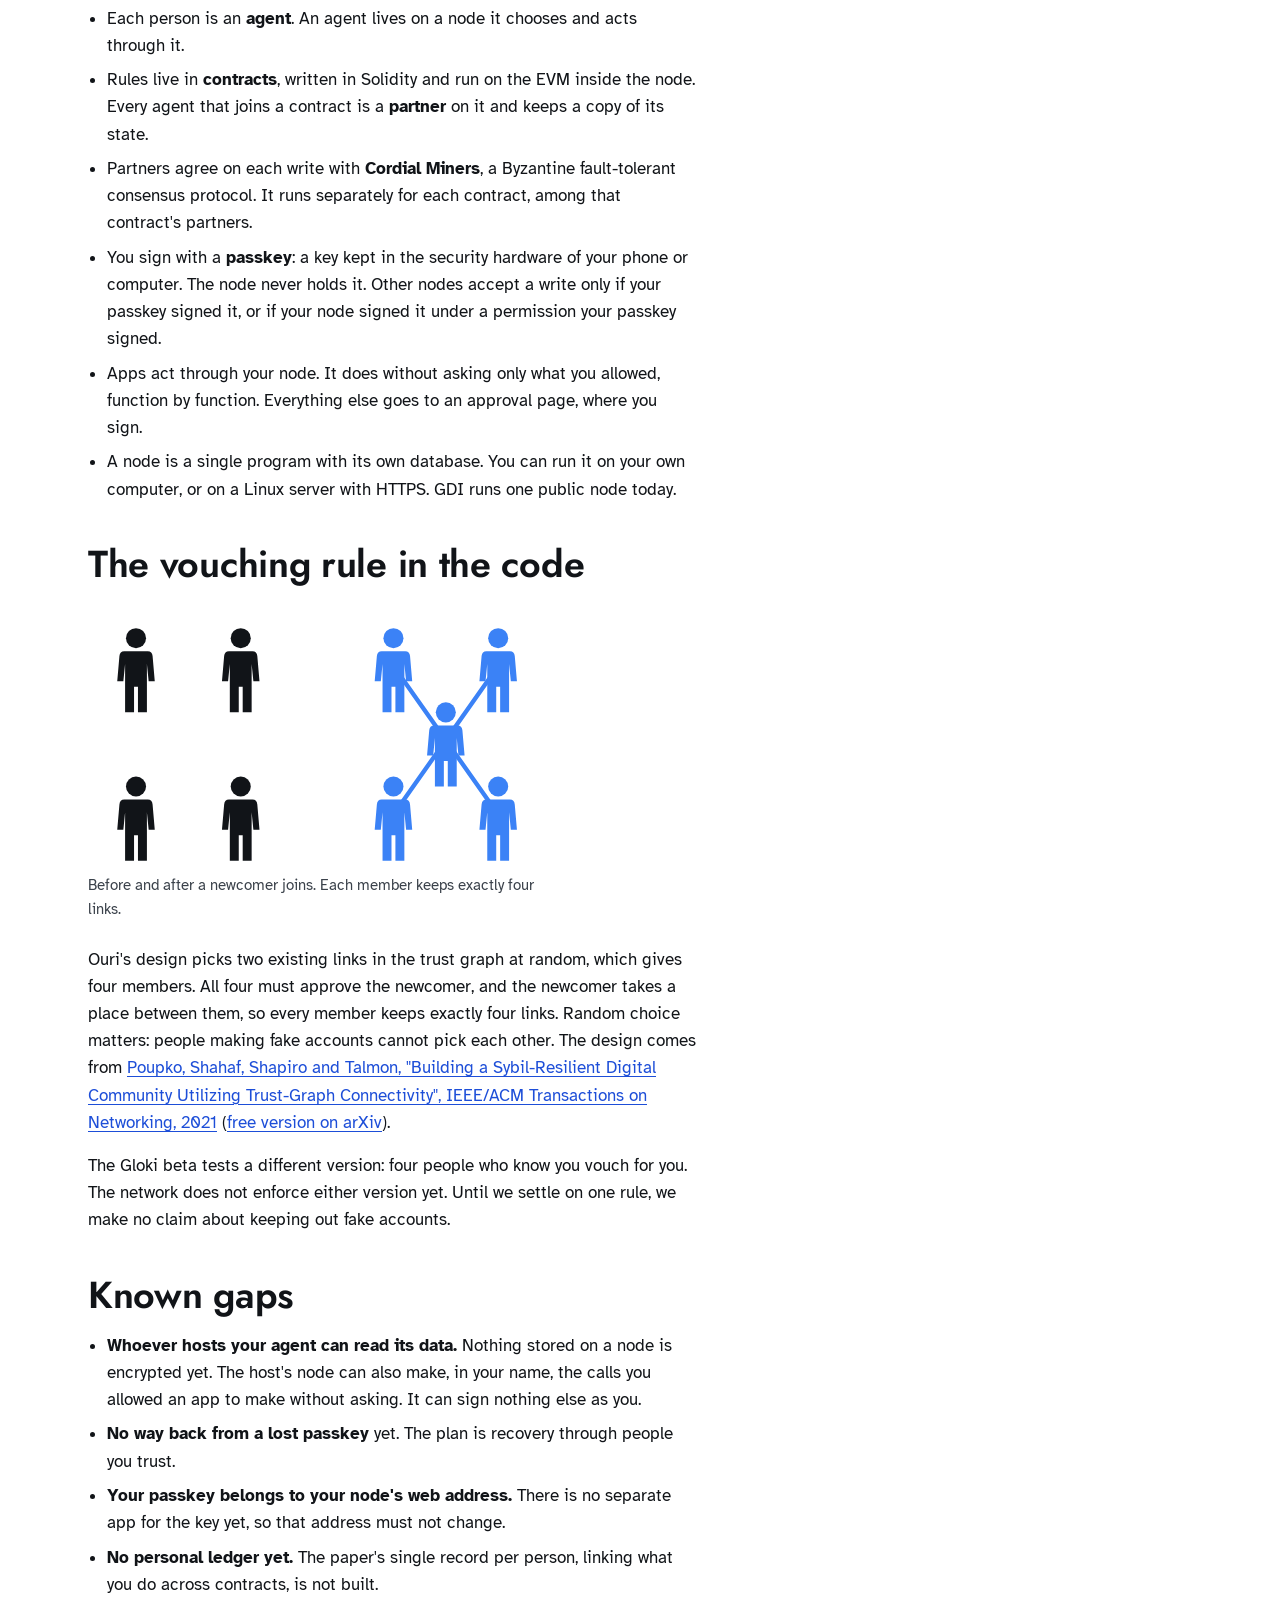
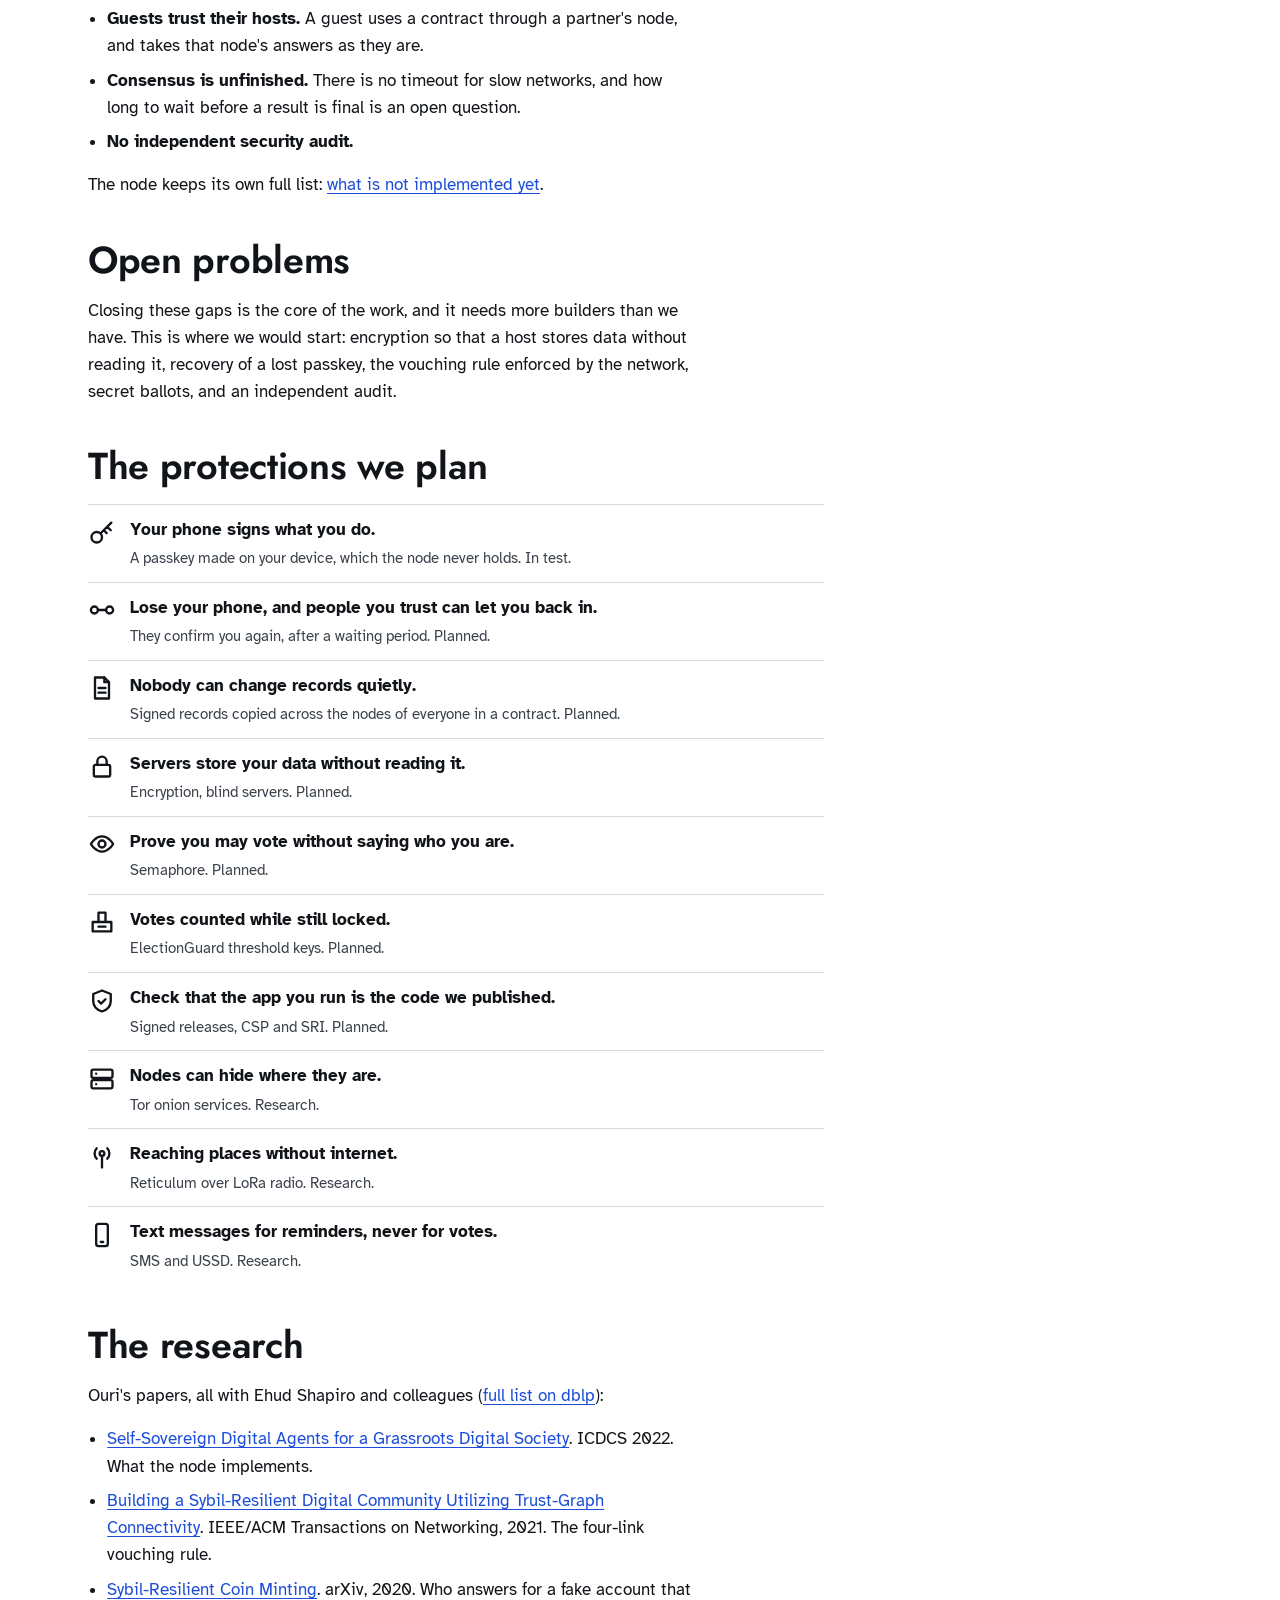
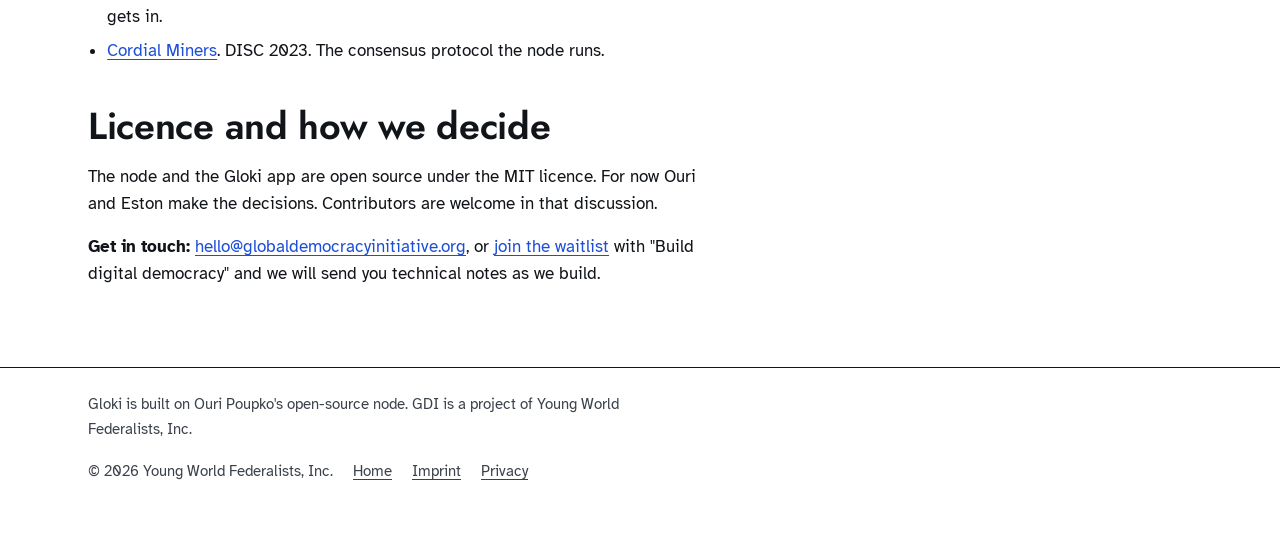
==== commit 0e8d6a86: "feat: node diagram on the builders page; handoff for the 26 Nov review Co-Authored-By: Claude Fable " ====
--- a/build.html
+++ b/build.html
@@ -74,6 +74,27 @@
 
     <h2 id="node">The node</h2>
     <p>Gloki runs on <strong>ibc</strong>, Ouri Poupko's open-source node (MIT licence). The current version is written in Go. It puts his research on self-sovereign digital agents into practice: software that holds one person's data and acts only for them. <a href="https://github.com/ouripoupko/ibc-go">Repository and documentation</a>.</p>
+    <figure class="diagram diagram--node">
+      <svg viewBox="0 0 340 146" role="img" aria-labelledby="node-t">
+        <title id="node-t">You sign with a passkey. Your node passes what you signed to a contract. The contract's two other partners each keep a copy on their own node.</title>
+        <g aria-hidden="true">
+          <path class="wire" d="M36 60H98M130 60H168M200 60 248 30M200 60 248 94M280 28H298M280 92H298"/>
+          <use href="#person" class="p-blue" x="14" y="40" width="20" height="40"/>
+          <use href="#i-key" class="ico-u" x="58" y="36" width="16" height="16"/>
+          <use href="#i-node" class="ico-u" x="100" y="46" width="28" height="28"/>
+          <use href="#i-record" class="ico-u" x="170" y="46" width="28" height="28"/>
+          <use href="#i-node" class="ico-u" x="250" y="14" width="28" height="28"/>
+          <use href="#i-node" class="ico-u" x="250" y="78" width="28" height="28"/>
+          <use href="#person" class="p-ink" x="302" y="8" width="20" height="40"/>
+          <use href="#person" class="p-ink" x="302" y="72" width="20" height="40"/>
+          <text x="24" y="96">You</text>
+          <text x="114" y="96">Your node</text>
+          <text x="184" y="96">A contract</text>
+          <text x="286" y="134">Its other partners</text>
+        </g>
+      </svg>
+      <figcaption>You sign with your passkey. Your node carries what you signed to the contract, and only that contract's partners keep a copy.</figcaption>
+    </figure>
     <p>A contract runs only among the people who are part of it, and is copied only between them. The design paper calls this subsidiarity. There are no coins and no mining, and there is no single global chain. If you know Solid, it is in that family.</p>
     <ul>
       <li>Each person is an <strong>agent</strong>. An agent lives on a node it chooses and acts through it.</li>
--- a/style.css
+++ b/style.css
@@ -139,7 +139,8 @@
 .entry__field { display: grid; }
 .signup .entry__error { display: none; margin: .25rem 0 0; font-size: .95rem; color: var(--verm-text); }
 .entry_errored input[type="email"] { border-color: var(--verm-text); }
-.sib-captcha { min-height: 65px; }
+/* The check is invisible unless Turnstile needs the visitor, so no height is reserved for it. */
+.sib-captcha { min-height: 0; }
 .input--hidden { position: absolute; left: -9999px; width: 1px; height: 1px; overflow: hidden; opacity: 0; }
 .sib-form-message-panel { display: none; margin: 0 0 .8rem; padding: .8rem 1rem; border: 2px solid var(--ink); border-radius: var(--radius); background: var(--field); }
 .sib-form-message-panel--active { display: block; }
@@ -186,7 +187,21 @@
 
 .sub { max-width: var(--measure); }
 
-/* The story: a quote, then the count */
+/* Dithered pictures: 1-bit ink, drawn small and shown at whole multiples so every dot stays square. */
+.story-grid { display: grid; gap: 1.25rem; }
+.globe { width: 240px; height: 240px; image-rendering: pixelated; order: -1; }
+@media (min-width: 56rem) {
+  .story-grid { grid-template-columns: minmax(0, 38rem) 240px; justify-content: space-between; align-items: center; column-gap: 3rem; }
+  .globe { order: 0; }
+}
+@media (min-width: 70rem) {
+  .story-grid { grid-template-columns: minmax(0, 34rem) 480px; }
+  .globe { width: 480px; height: 480px; }
+}
+.crowd-band { height: 128px; background: url("assets/dither-crowd.png") center bottom / 552px 128px repeat-x; image-rendering: pixelated; }
+@media (min-width: 56rem) { .crowd-band { height: 256px; background-size: 1104px 256px; } }
+
+/* The story: the count, then the checks */
 .quote { margin: 0 0 1.5rem; padding-left: 1.1rem; border-left: 2px solid var(--ink); max-width: var(--measure); }
 .quote p { font-family: var(--display); font-weight: 500; font-size: clamp(1.15rem, 1rem + .6vw, 1.4rem); line-height: 1.35; margin-bottom: .5rem; }
 .quote footer { color: var(--ink-soft); font-size: .95rem; }
@@ -296,6 +311,10 @@
 .toc a { display: inline-flex; align-items: center; min-height: 44px; font-family: var(--display); font-weight: 500; }
 .plan .how { color: var(--ink-soft); font-size: .95rem; }
 .diagram { max-width: 30rem; margin: 1.25rem 0 1.5rem; }
+.diagram--node { max-width: 38rem; }
+.diagram .ico-u { fill: none; stroke: var(--ink); stroke-width: 2; stroke-linecap: round; stroke-linejoin: round; }
+.diagram .wire { fill: none; stroke: var(--ink); stroke-width: 1.4; }
+.diagram text { font: 400 9px var(--text); fill: var(--ink-soft); text-anchor: middle; }
 .diagram figcaption { color: var(--ink-soft); font-size: .95rem; margin-top: .4rem; }
 
 /* ---- Footer -------------------------------------------------------------- */
@@ -312,3 +331,6 @@
   .signup .form { gap: .6rem; }
   .signup-h { position: absolute; width: 1px; height: 1px; overflow: hidden; clip: rect(0 0 0 0); white-space: nowrap; }
 }
+
+/* Small phones (360 wide, 740 tall): a slightly smaller figure block keeps Join on the first screen. */
+@media (max-width: 24rem) { .crowd svg { width: 80%; } }
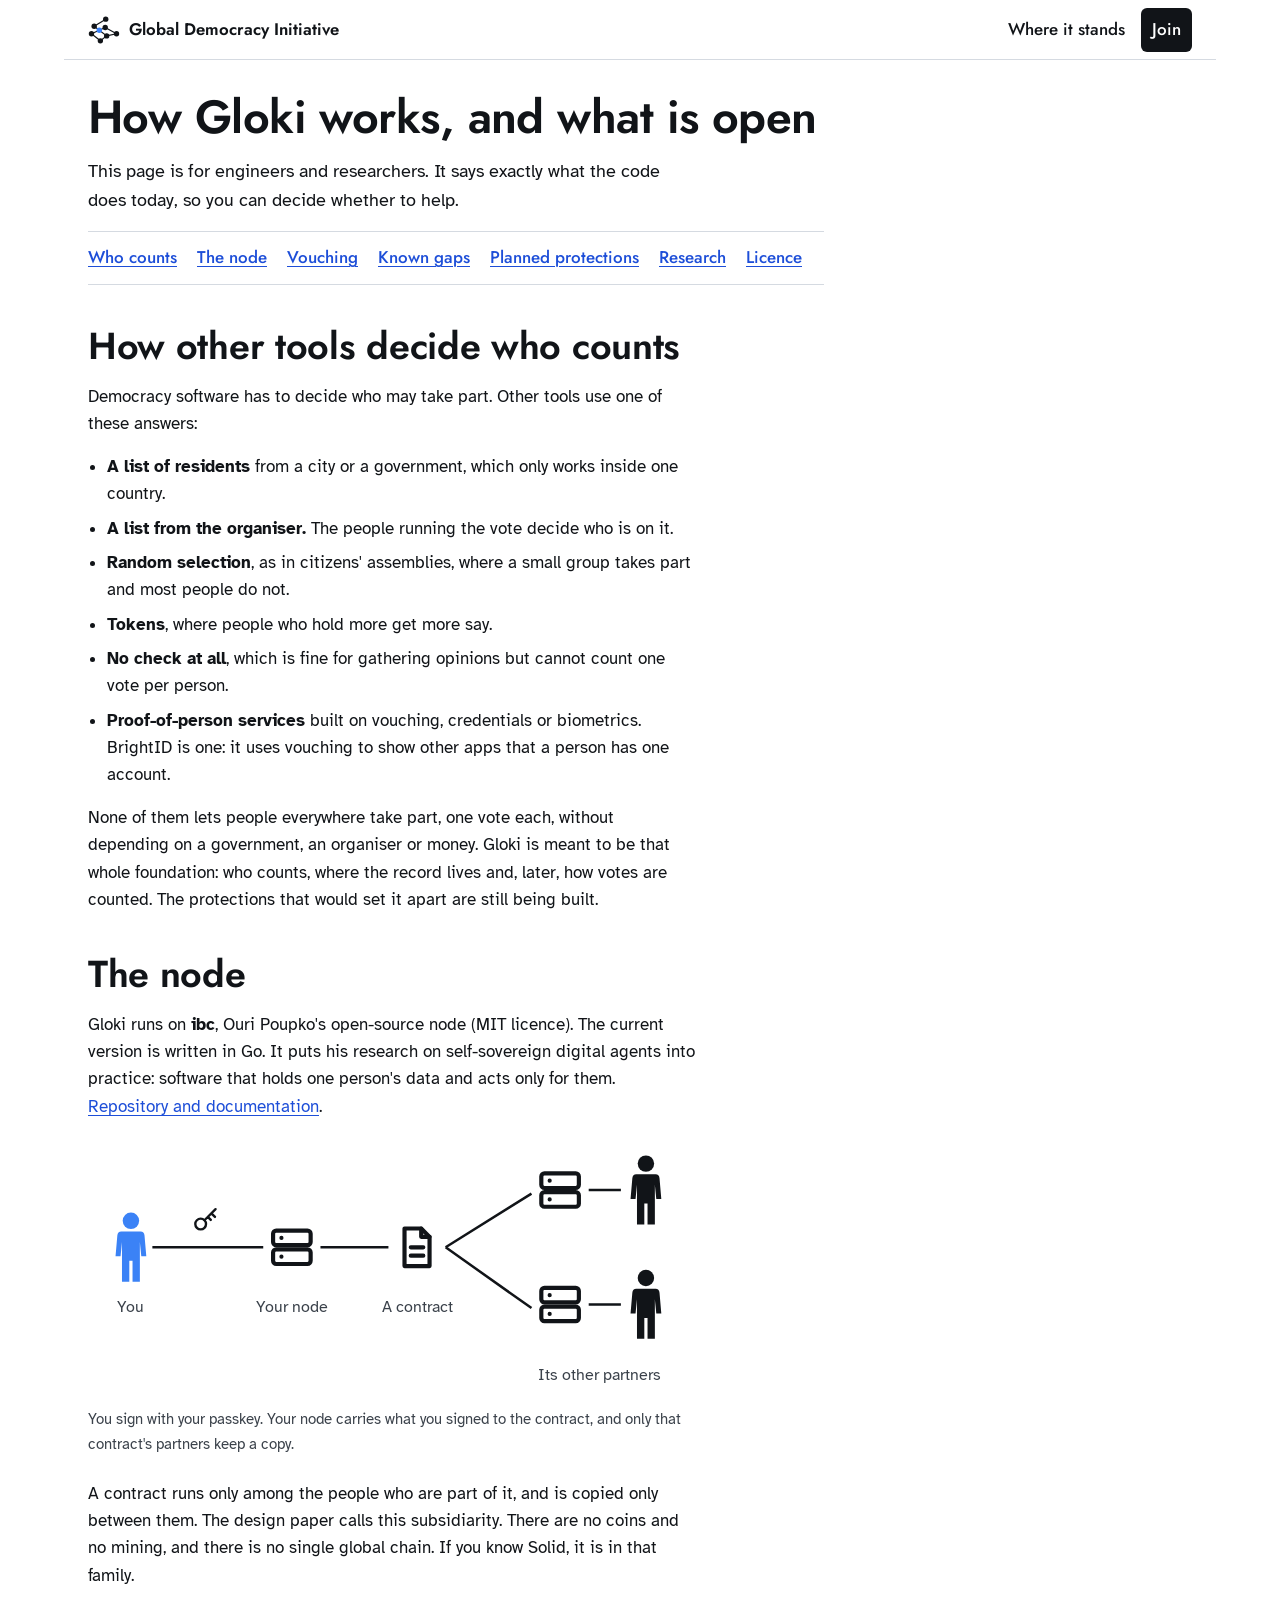
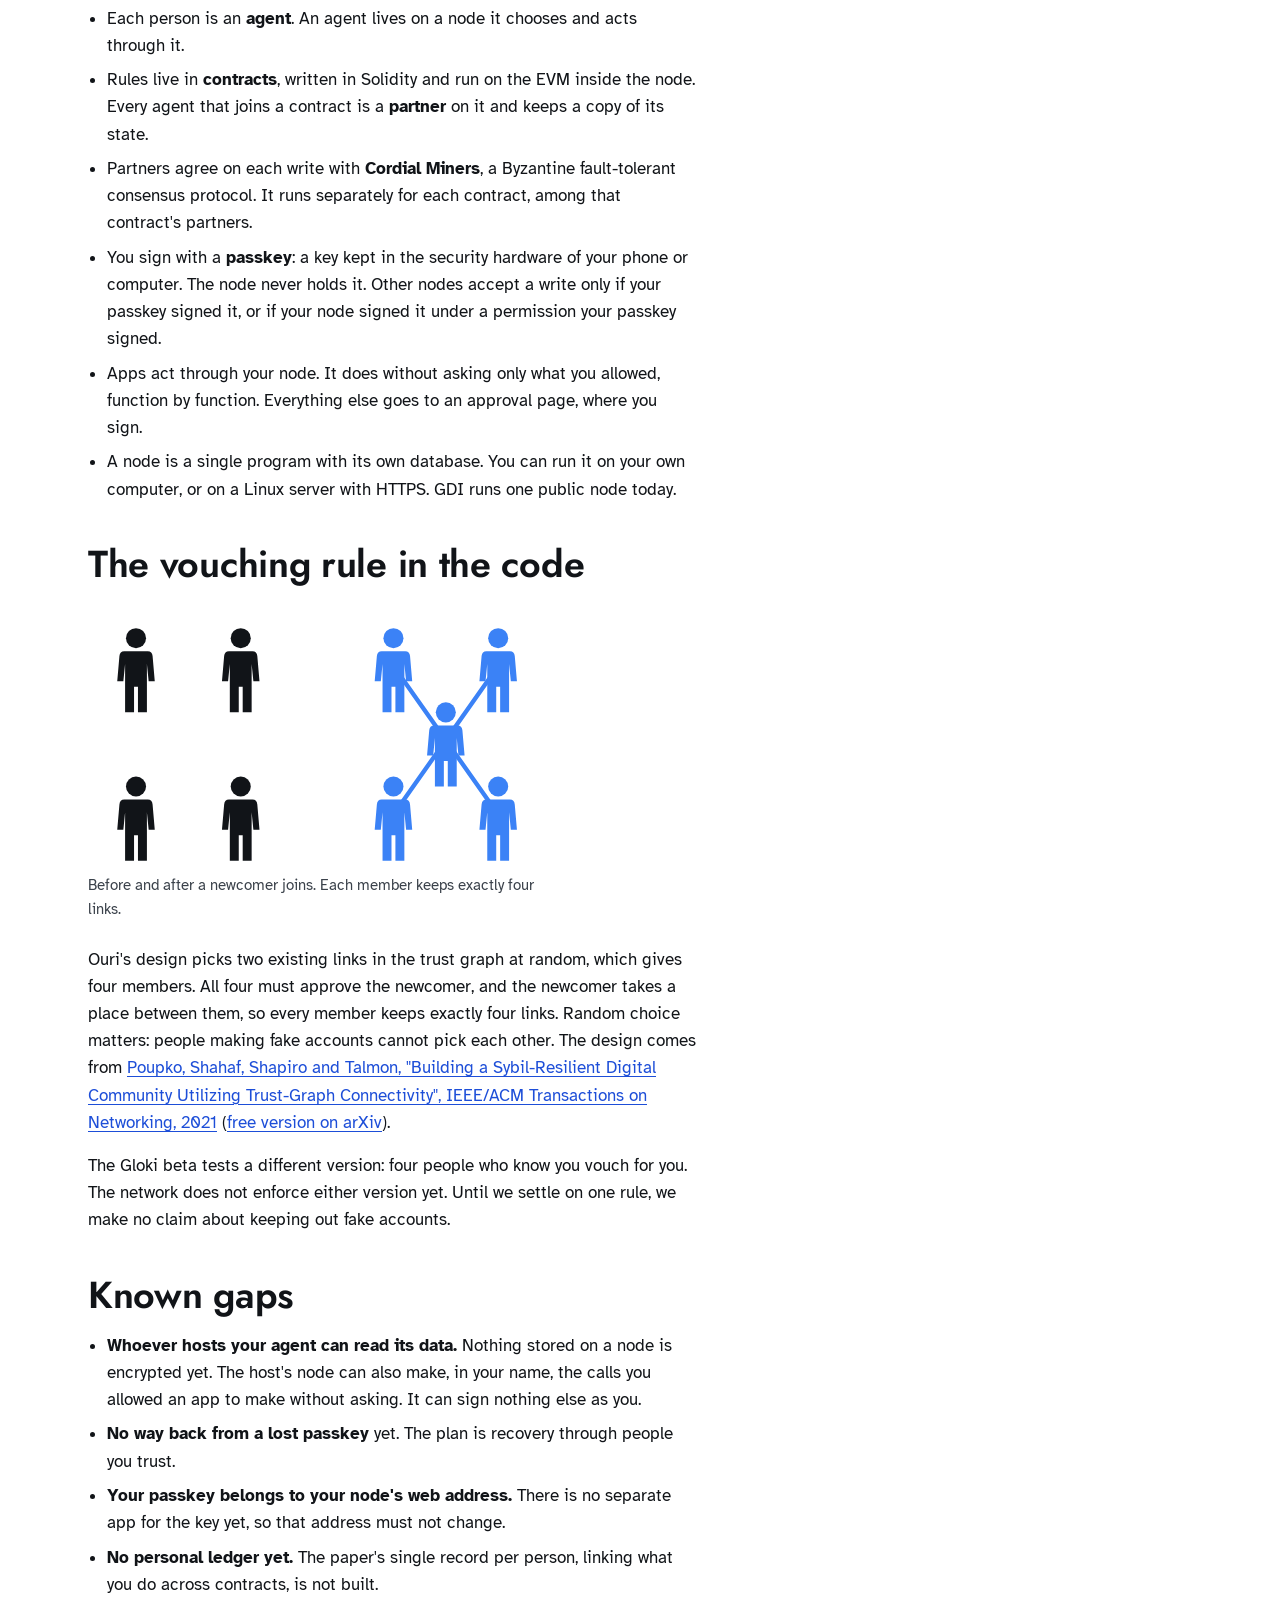
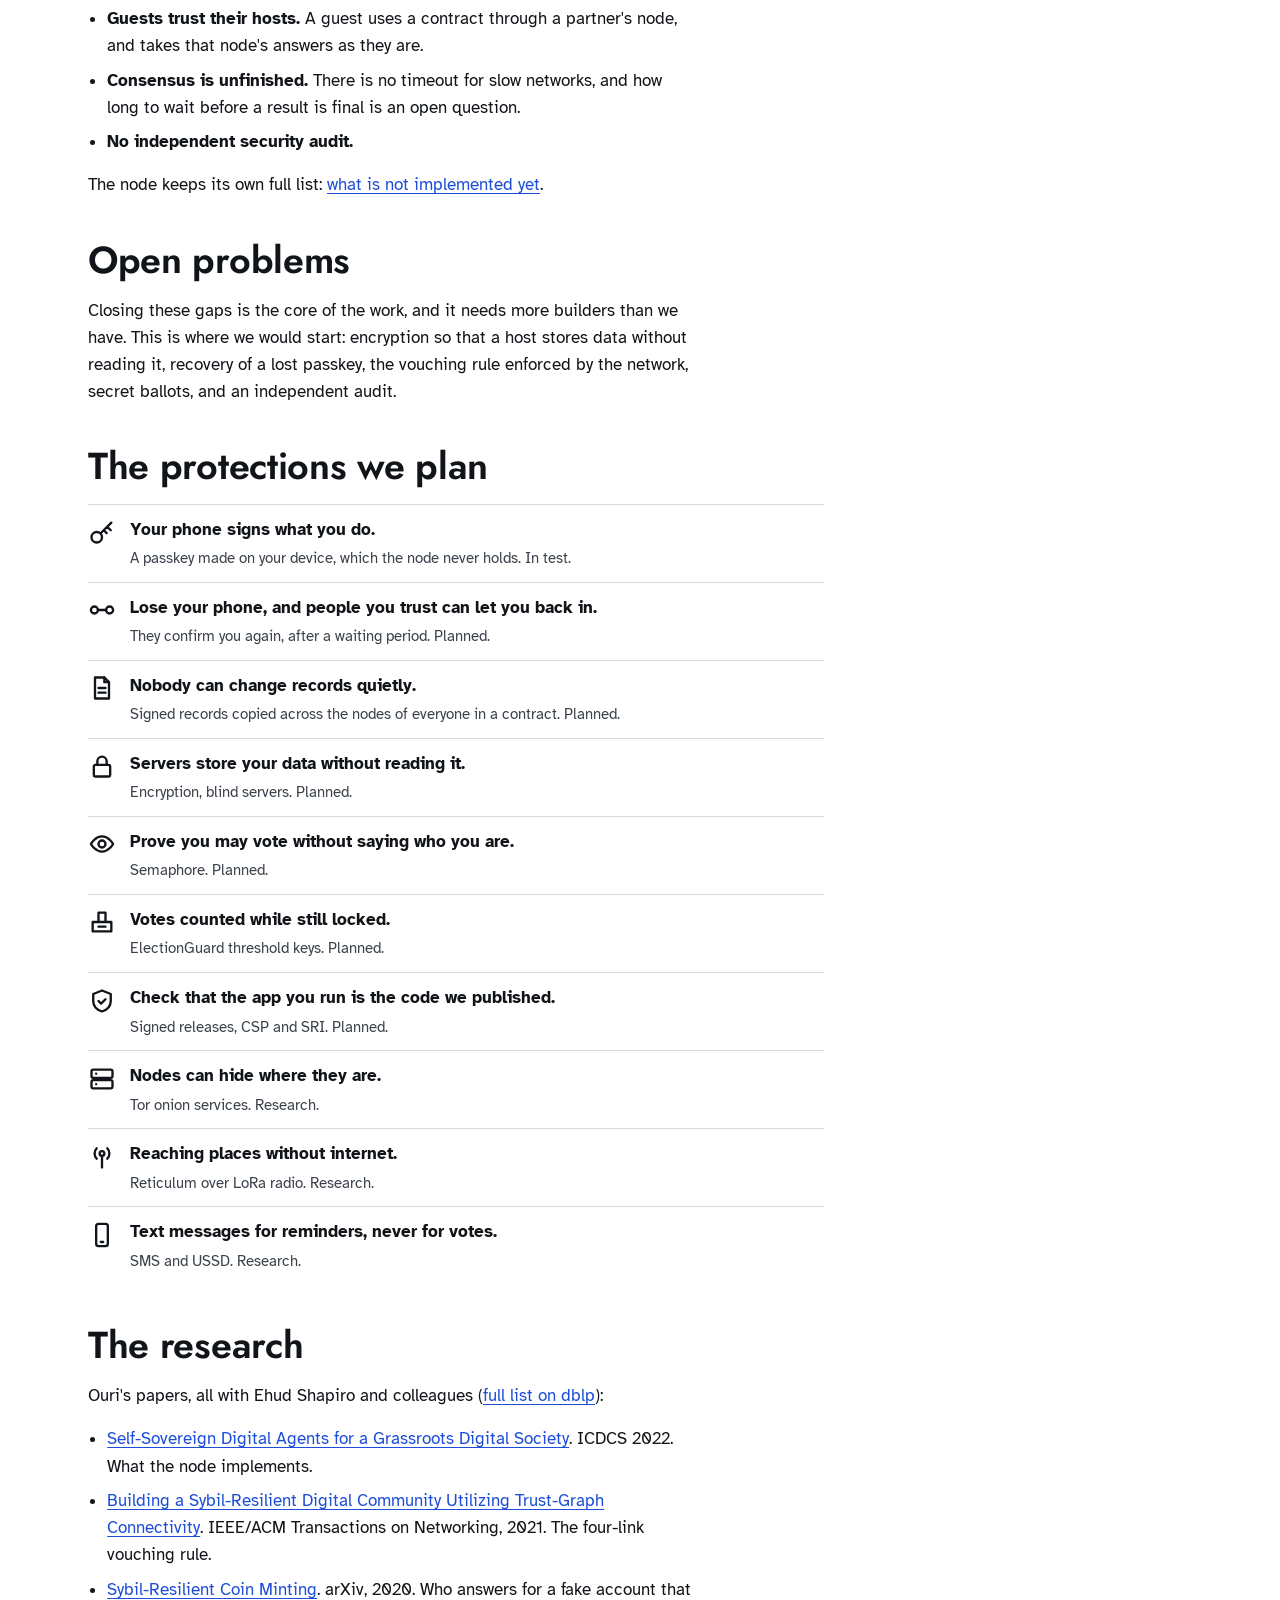
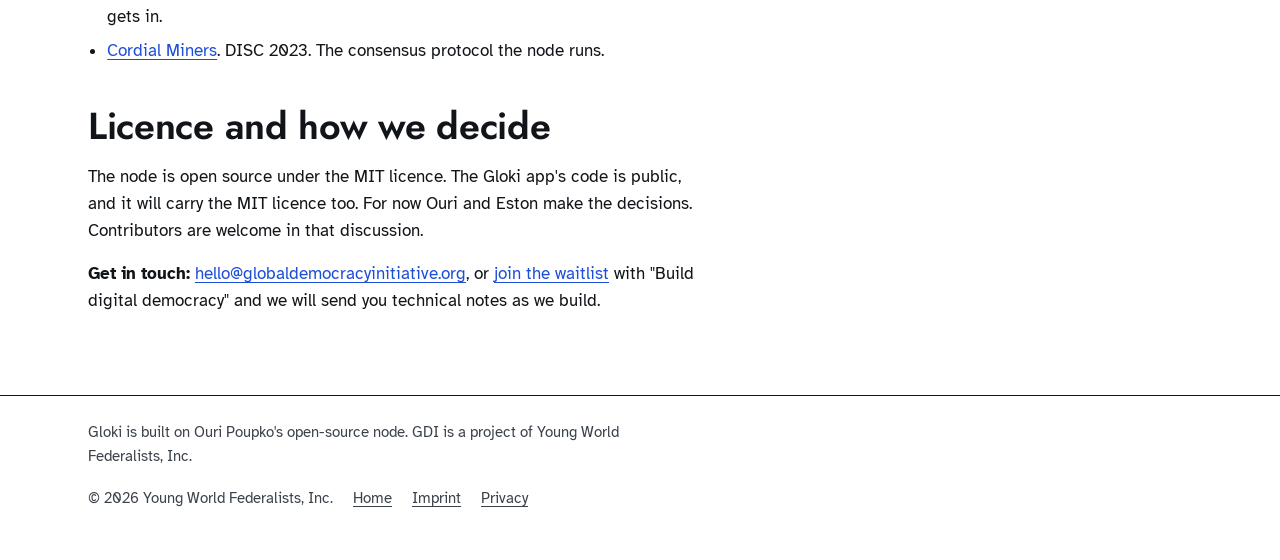
==== commit f4803104: "fix: board date and the app licence wording before publishing Co-Authored-By: Claude Fable 5.2 <nore" ====
--- a/build.html
+++ b/build.html
@@ -171,7 +171,7 @@
     </ul>
 
     <h2 id="licence">Licence and how we decide</h2>
-    <p>The node and the Gloki app are open source under the MIT licence. For now Ouri and Eston make the decisions. Contributors are welcome in that discussion.</p>
+    <p>The node is open source under the MIT licence. The Gloki app's code is public, and it will carry the MIT licence too. For now Ouri and Eston make the decisions. Contributors are welcome in that discussion.</p>
     <p><strong>Get in touch:</strong> <a href="mailto:hello@globaldemocracyinitiative.org">hello@globaldemocracyinitiative.org</a>, or <a href="./#join">join the waitlist</a> with "Build digital democracy" and we will send you technical notes as we build.</p>
   </main>
 
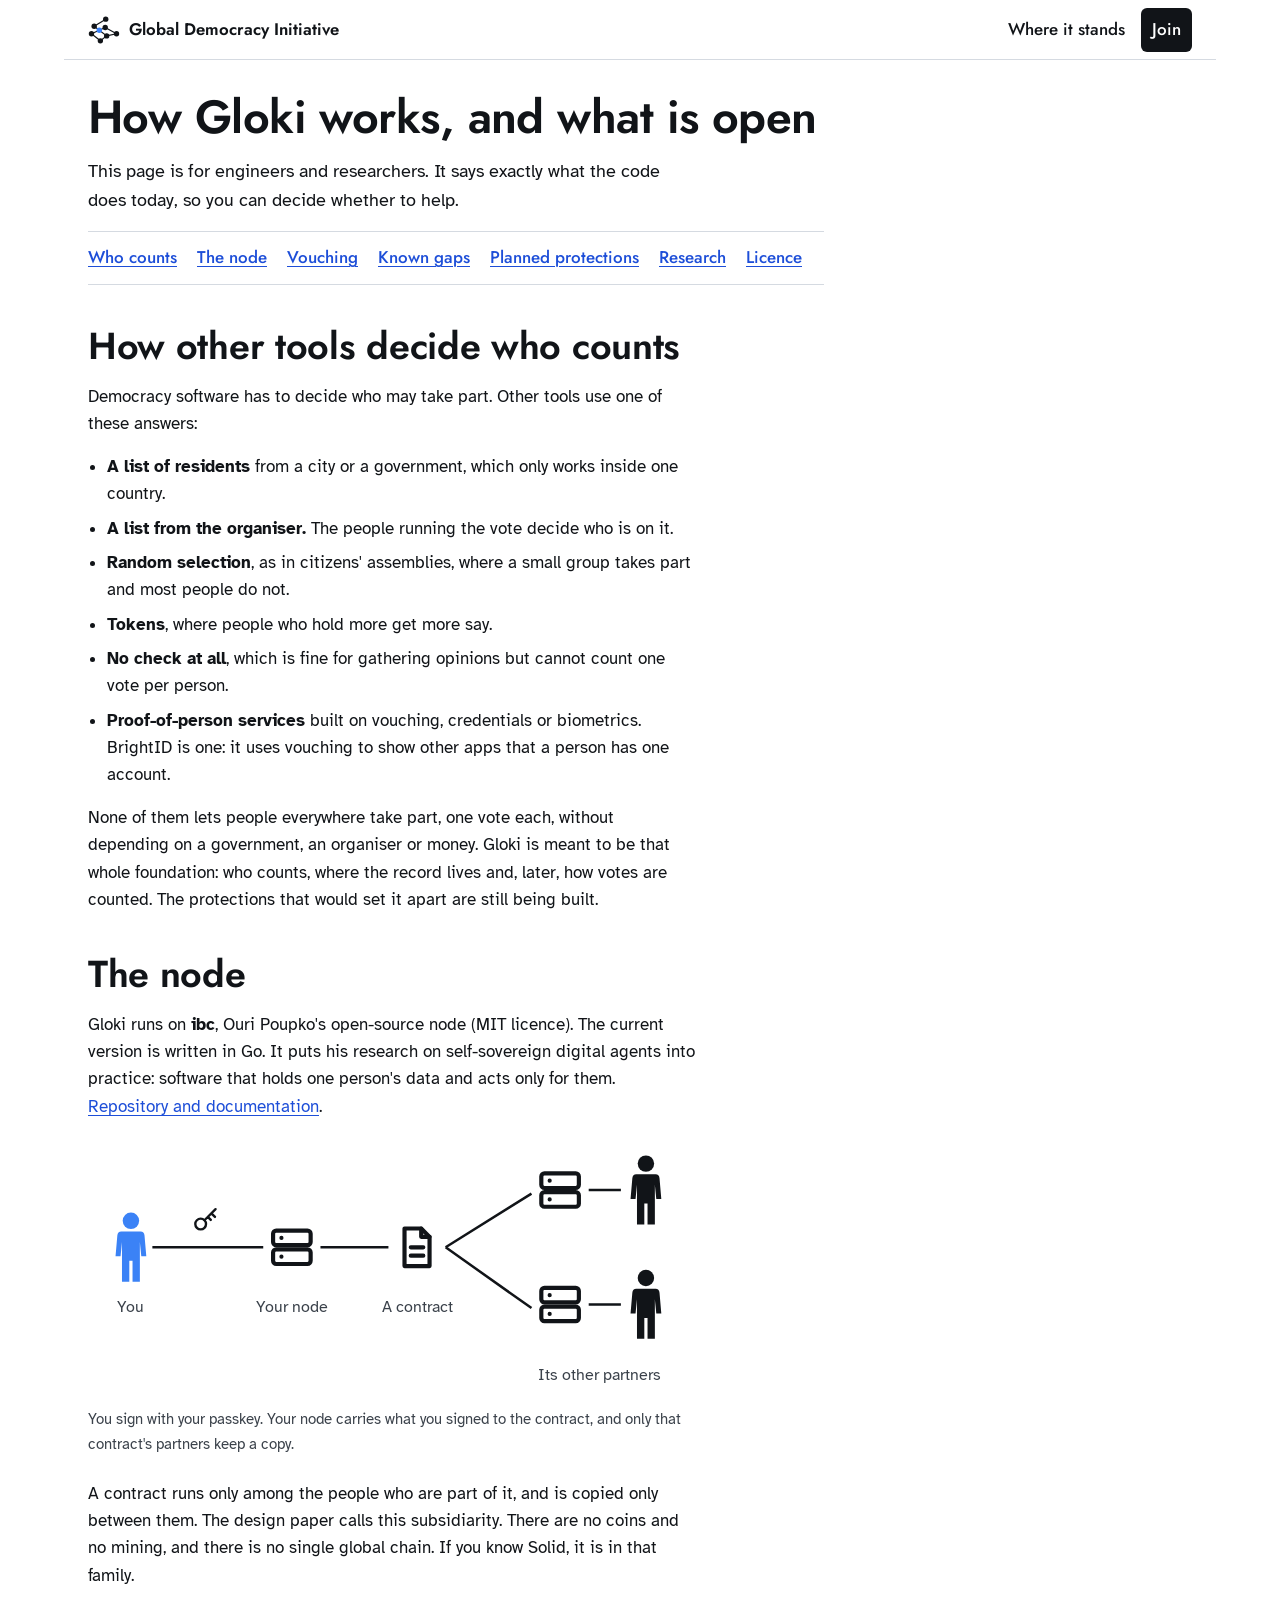
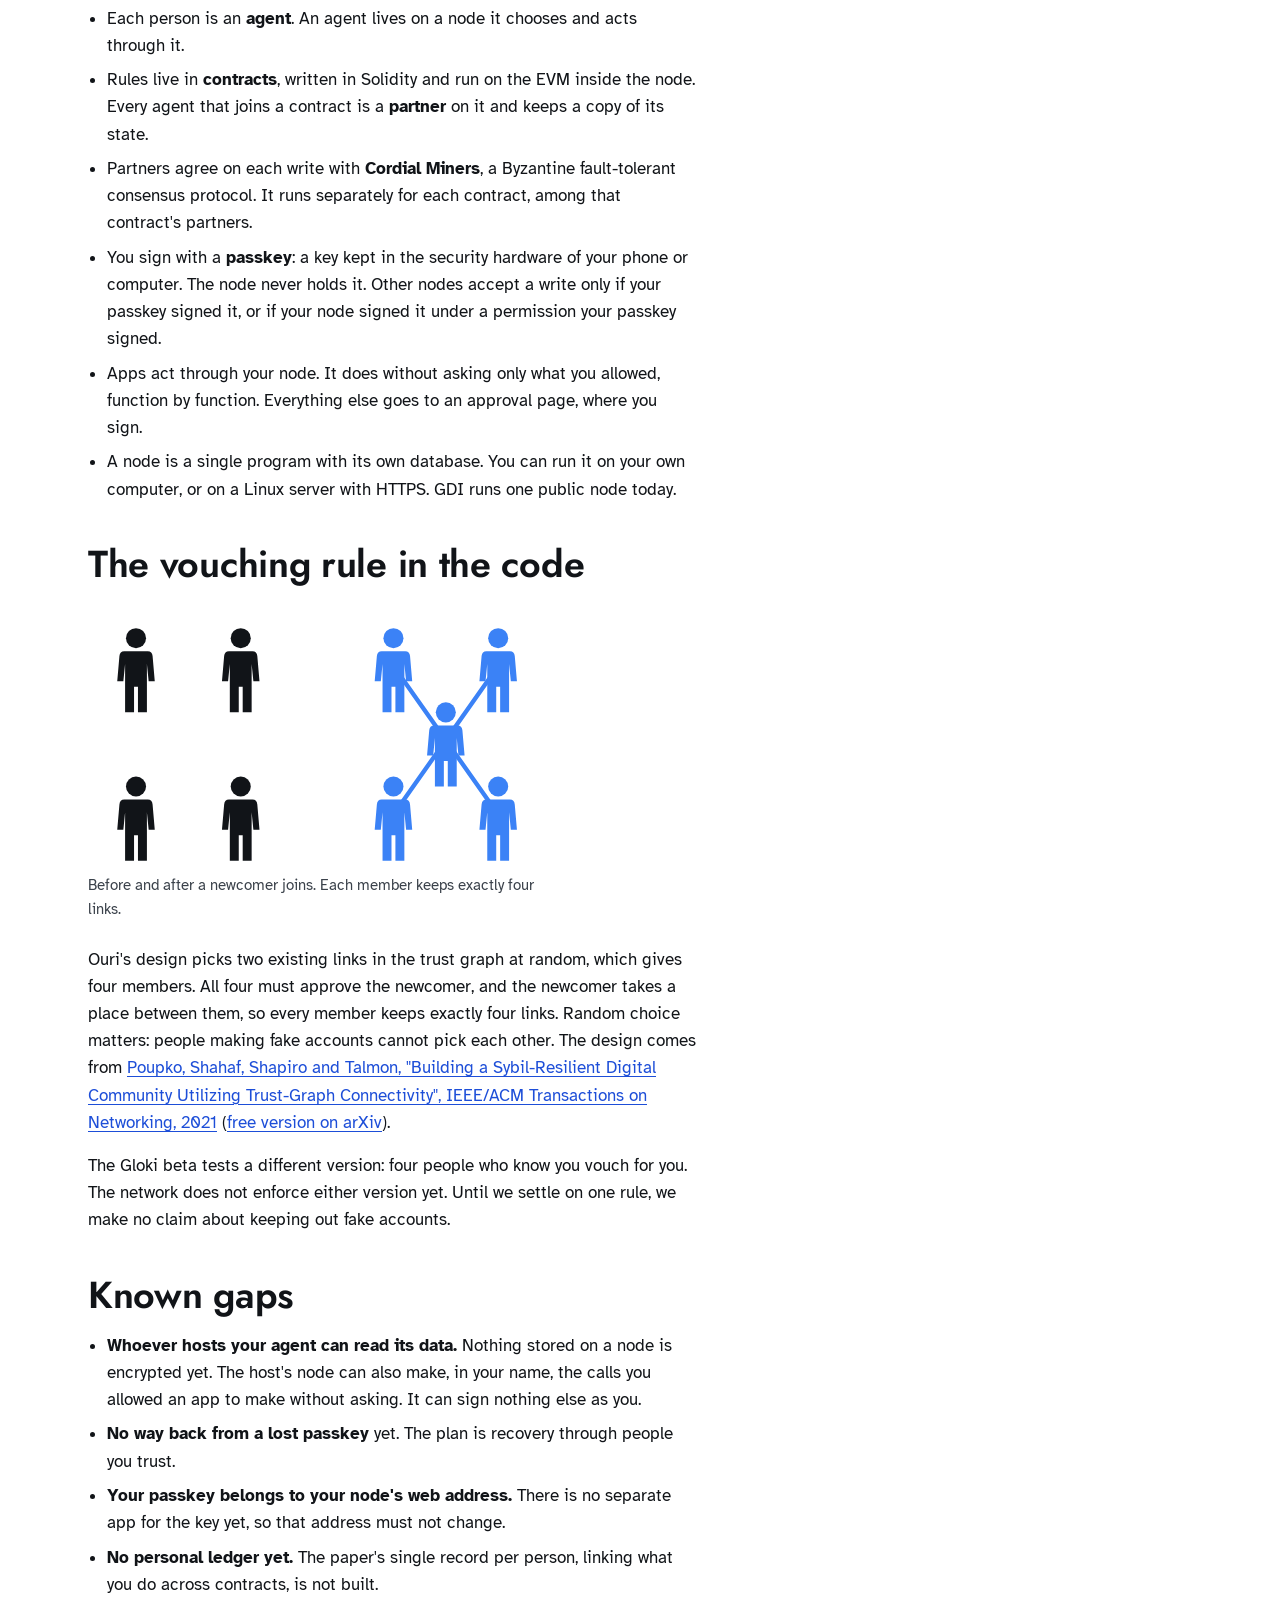
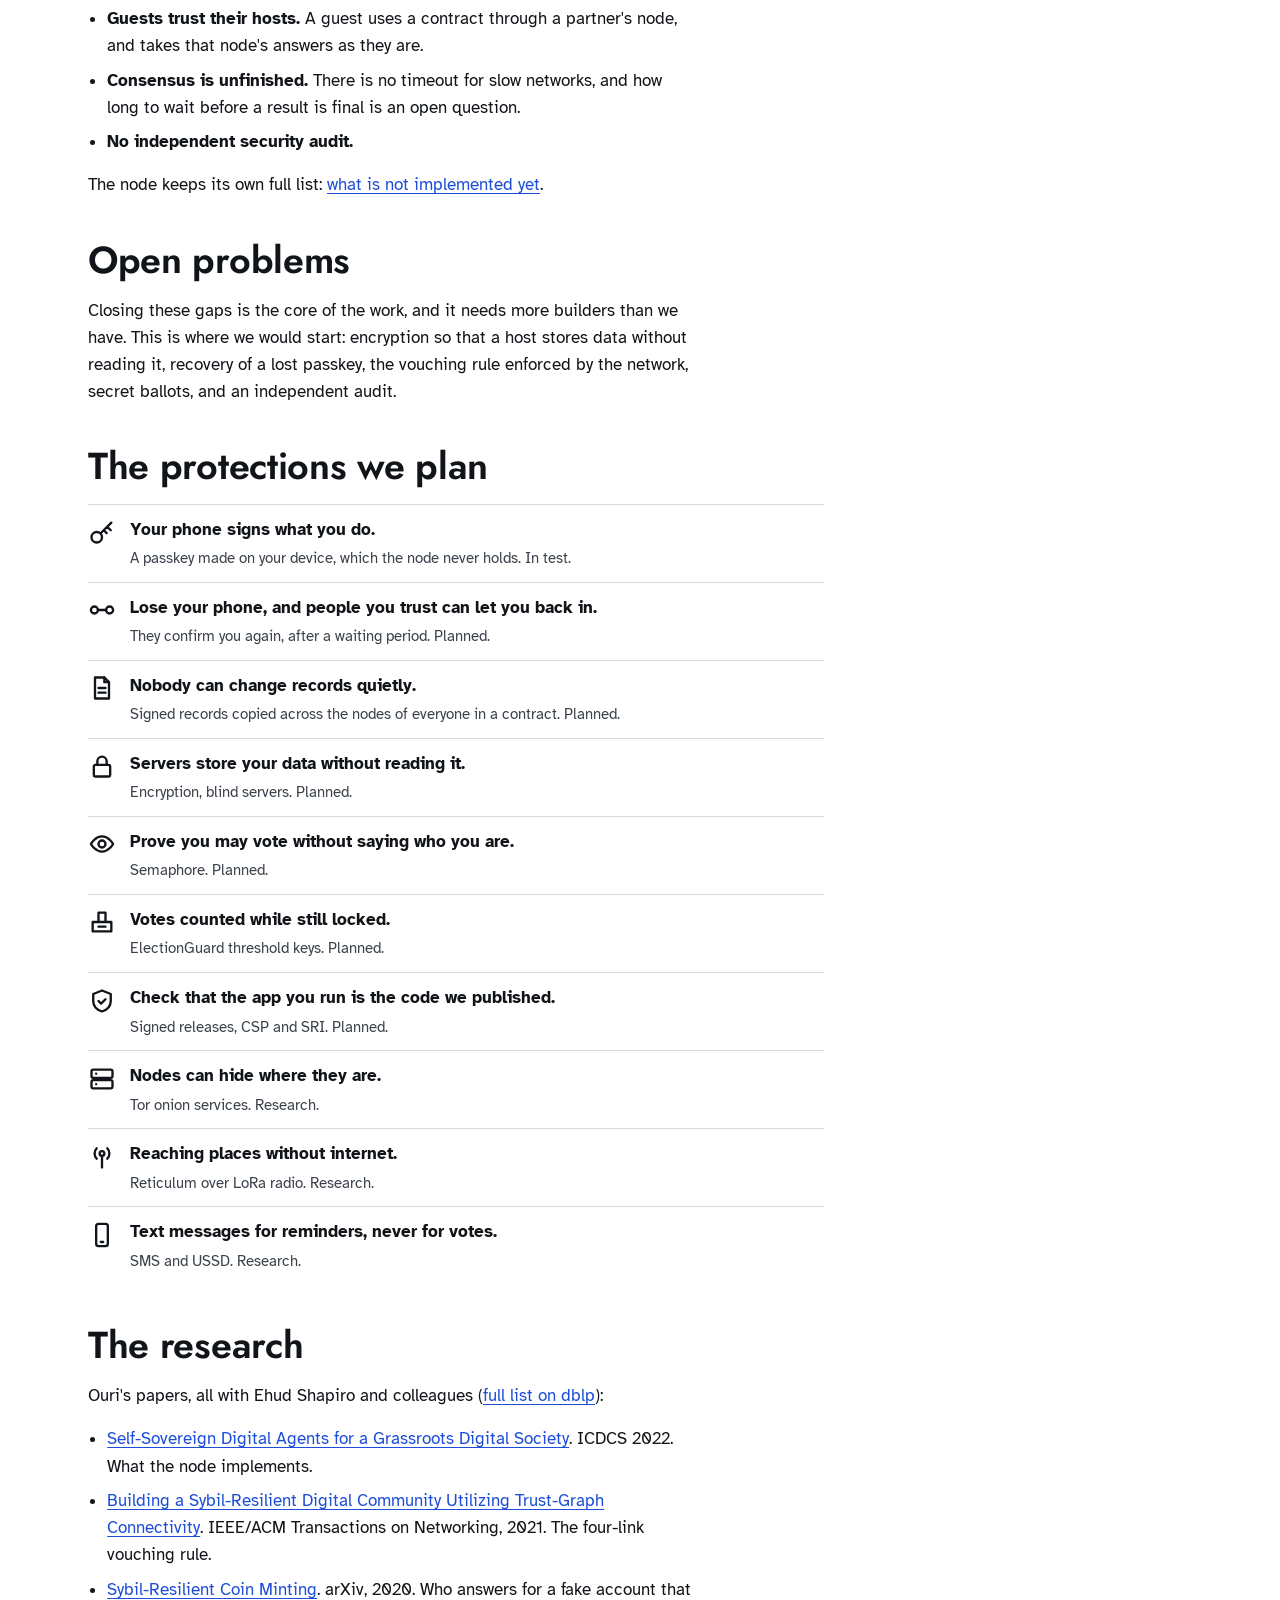
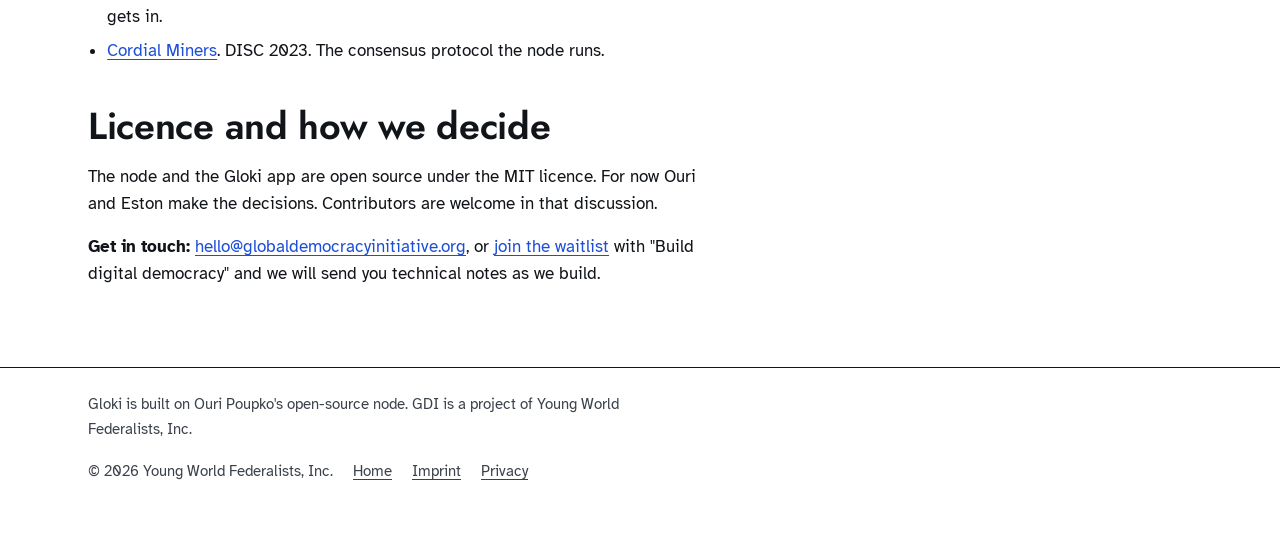
==== commit 183a431a: "fix: the app is MIT licensed now Co-Authored-By: Claude Opus 5.5 <noreply@anthropic.com>" ====
--- a/build.html
+++ b/build.html
@@ -171,7 +171,7 @@
     </ul>
 
     <h2 id="licence">Licence and how we decide</h2>
-    <p>The node is open source under the MIT licence. The Gloki app's code is public, and it will carry the MIT licence too. For now Ouri and Eston make the decisions. Contributors are welcome in that discussion.</p>
+    <p>The node and the Gloki app are open source under the MIT licence. For now Ouri and Eston make the decisions. Contributors are welcome in that discussion.</p>
     <p><strong>Get in touch:</strong> <a href="mailto:hello@globaldemocracyinitiative.org">hello@globaldemocracyinitiative.org</a>, or <a href="./#join">join the waitlist</a> with "Build digital democracy" and we will send you technical notes as we build.</p>
   </main>
 
